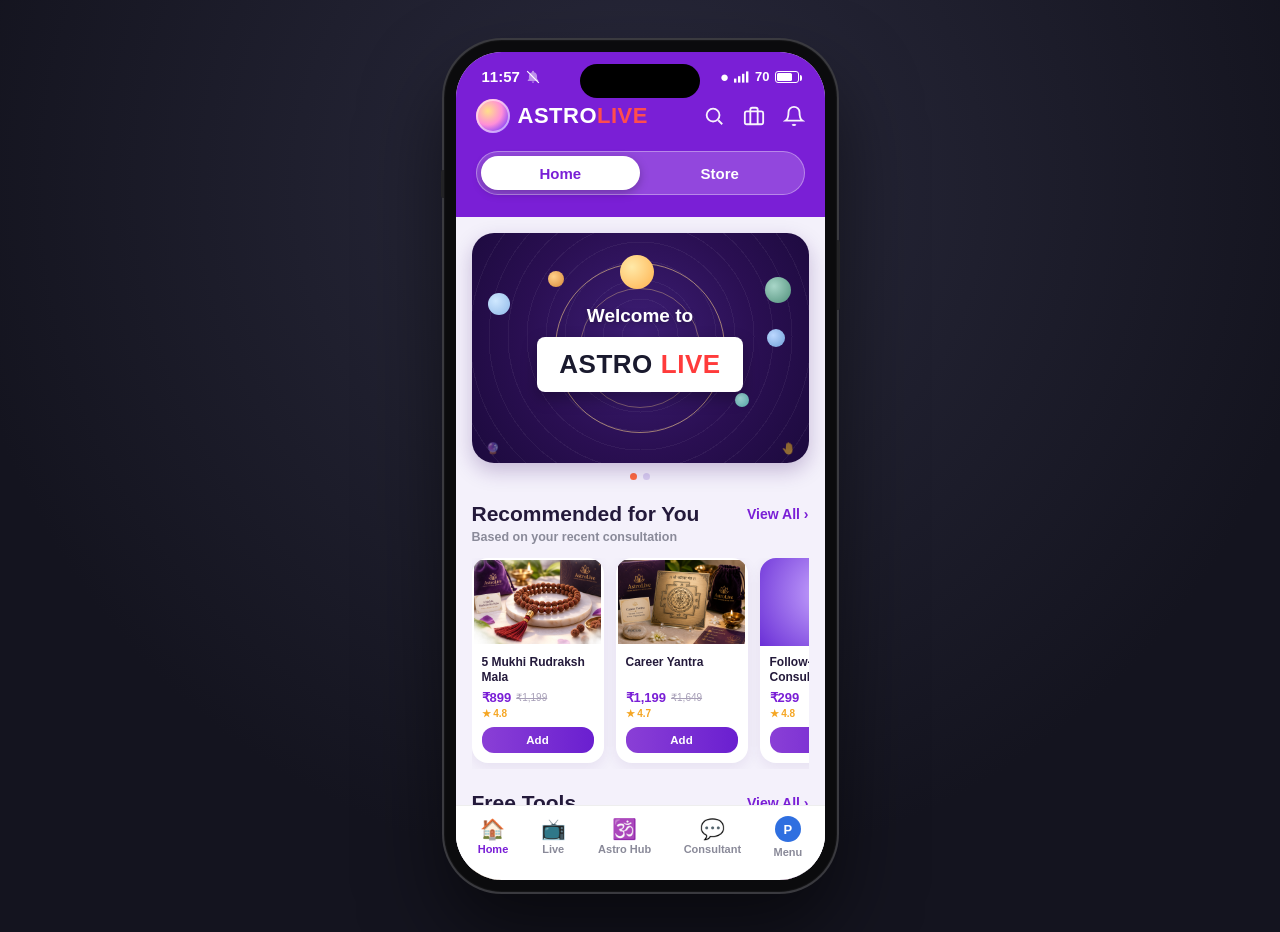
==== index.html @ d7527d43 "Restructure for Vercel: astrolive-home.html -> index.html, astrolive-assets -> asset Also fixes the " ====
<!DOCTYPE html>
<html lang="en">
<head>
<meta charset="UTF-8">
<title>AstroLive - Personalized Commerce Prototype</title>
<meta name="viewport" content="width=device-width, initial-scale=1.0">
<style>
  :root{
    --purple-dark:#4a1a8c;
    --purple:#7a1fd6;
    --purple-light:#9b3ff0;
    --purple-deep:#2e1152;
    --bg:#f4f1fb;
    --text:#241a3b;
    --text-soft:#5a4a7a;
    --text-mute:#8a8a99;
    --green:#2fae4e;
  }
  *{box-sizing:border-box;margin:0;padding:0;}
  body{
    min-height:100vh;
    display:flex;
    align-items:center;
    justify-content:center;
    background:radial-gradient(circle at 50% 20%, #2a2a3d 0%, #14141f 70%);
    font-family:'Segoe UI', Roboto, Helvetica, Arial, sans-serif;
    padding:40px 20px;
  }

  /* ---------- iPhone mockup frame ---------- */
  .iphone{
    position:relative;
    width:393px;
    height:852px;
    background:#0b0b0d;
    border-radius:58px;
    padding:12px;
    box-shadow:
      0 0 0 2px #3a3a3f,
      0 40px 80px rgba(0,0,0,0.55),
      inset 0 0 2px rgba(255,255,255,0.15);
  }
  .iphone::before{
    content:"";
    position:absolute;
    left:-3px; top:130px;
    width:3px; height:28px;
    background:#232326;
    border-radius:2px 0 0 2px;
  }
  .iphone::after{
    content:"";
    position:absolute;
    right:-3px; top:200px;
    width:3px; height:70px;
    background:#232326;
    border-radius:0 2px 2px 0;
  }
  .screen{
    position:relative;
    width:100%;
    height:100%;
    background:var(--bg);
    border-radius:46px;
    overflow:hidden;
    display:flex;
    flex-direction:column;
  }
  .dynamic-island{
    position:absolute;
    top:12px;
    left:50%;
    transform:translateX(-50%);
    width:120px;
    height:34px;
    background:#000;
    border-radius:20px;
    z-index:60;
  }

  /* ---------- status bar ---------- */
  .status-bar{
    display:flex;
    align-items:center;
    justify-content:space-between;
    padding:16px 26px 8px;
    background:var(--purple);
    color:#fff;
    font-size:15px;
    font-weight:600;
  }
  .status-left{display:flex;align-items:center;gap:6px;}
  .status-right{display:flex;align-items:center;gap:5px;}
  .battery{
    width:24px;height:12px;border:1.5px solid #fff;border-radius:3px;position:relative;display:inline-block;
  }
  .battery::after{content:"";position:absolute;right:-4px;top:3px;width:2px;height:6px;background:#fff;border-radius:0 2px 2px 0;}
  .battery-fill{position:absolute;top:1px;left:1px;bottom:1px;width:70%;background:#fff;border-radius:1.5px;}

  /* ---------- app header ---------- */
  .app-header{
    background:var(--purple);
    padding:6px 20px 22px;
    display:flex;
    flex-direction:column;
  }
  .header-row{
    display:flex;
    align-items:center;
    justify-content:space-between;
  }
  .logo{
    display:flex;
    align-items:center;
    gap:8px;
    color:#fff;
    font-size:22px;
    font-weight:800;
    letter-spacing:0.5px;
  }
  .logo .live{color:#ff4d4d;}
  .logo-icon{
    width:34px;height:34px;border-radius:50%;
    background:radial-gradient(circle at 35% 35%, #ffe08a, #ff8fd8 45%, #7a3cff 80%);
    display:flex;align-items:center;justify-content:center;
    box-shadow:0 0 0 2px rgba(255,255,255,0.5) inset;
  }
  .header-icons{display:flex;gap:18px;align-items:center;}
  .icon-btn{
    width:22px;height:22px;color:#fff;opacity:0.95;
    cursor:pointer;
  }
  .icon-wrap{position:relative;display:flex;}
  .cart-badge{
    position:absolute;
    top:-7px;right:-8px;
    background:#ff3b3b;
    color:#fff;
    font-size:10px;
    font-weight:800;
    min-width:16px;
    height:16px;
    border-radius:9px;
    display:none;
    align-items:center;
    justify-content:center;
    padding:0 4px;
    border:1.5px solid var(--purple);
  }
  .cart-badge.show{display:flex;}

  /* ---------- home / store toggle slider ---------- */
  .toggle-slider{
    position:relative;
    margin:18px 0 0;
    height:44px;
    border-radius:24px;
    background:rgba(255,255,255,0.18);
    border:1.5px solid rgba(255,255,255,0.35);
    display:flex;
    padding:4px;
    cursor:pointer;
    user-select:none;
  }
  .toggle-knob{
    position:absolute;
    top:4px;left:4px;
    width:calc(50% - 4px);
    height:calc(100% - 8px);
    background:#fff;
    border-radius:20px;
    box-shadow:0 3px 10px rgba(0,0,0,0.25);
    transition:transform 0.35s cubic-bezier(.4,0,.2,1);
    z-index:1;
  }
  .toggle-slider.store .toggle-knob{ transform:translateX(100%); }
  .toggle-option{
    position:relative;
    z-index:2;
    flex:1;
    display:flex;
    align-items:center;
    justify-content:center;
    gap:6px;
    font-weight:700;
    font-size:15px;
    color:#fff;
    transition:color 0.35s ease;
  }
  .toggle-slider.home .toggle-option.home,
  .toggle-slider.store .toggle-option.store{ color:var(--purple); }

  .app-body{
    flex:1;
    overflow-y:auto;
    background:var(--bg);
    padding-bottom:90px;
    scrollbar-width:none;
    position:relative;
  }
  .app-body::-webkit-scrollbar{display:none;}
  .app-body.compact-open{padding-bottom:0;}

  /* ---------- banner ---------- */
  .banner-wrap{padding:16px 16px 0;}
  .banner{
    position:relative;
    height:230px;
    border-radius:22px;
    overflow:hidden;
    background:radial-gradient(circle at 50% 45%, #3d1e75 0%, #2a0f52 55%, #1c0a3d 100%);
    display:flex;
    align-items:center;
    justify-content:center;
    box-shadow:0 8px 20px rgba(60,20,110,0.25);
  }
  .banner-rings{
    position:absolute;
    inset:0;
    background:repeating-radial-gradient(circle at 50% 45%, transparent 0 18px, rgba(255,255,255,0.05) 18px 19px);
  }
  .zodiac-ring{
    position:absolute;
    top:50%;left:50%;
    width:170px;height:170px;
    transform:translate(-50%,-50%);
    border:1.5px solid rgba(255,215,140,0.55);
    border-radius:50%;
  }
  .zodiac-ring.small{width:120px;height:120px;border-color:rgba(255,215,140,0.35);}
  .planet{ position:absolute; border-radius:50%; }
  .planet.sun{width:34px;height:34px;top:22px;left:44%;background:radial-gradient(circle at 35% 35%,#ffe9a8,#ffb14d);}
  .planet.p1{width:22px;height:22px;top:60px;left:16px;background:radial-gradient(circle at 35% 35%,#cfe8ff,#8fb8e8);}
  .planet.p2{width:16px;height:16px;top:38px;left:76px;background:radial-gradient(circle at 35% 35%,#ffd08a,#d98a3a);}
  .planet.p3{width:26px;height:26px;top:44px;right:18px;background:radial-gradient(circle at 35% 35%,#a8d6c8,#4f8f7a);}
  .planet.p4{width:18px;height:18px;top:96px;right:24px;background:radial-gradient(circle at 35% 35%,#bcd8ff,#6f9fd8);}
  .planet.p5{width:14px;height:14px;bottom:56px;right:60px;background:radial-gradient(circle at 35% 35%,#a8e0e0,#4fa0a0);}
  .banner-content{ position:relative; z-index:5; text-align:center; color:#fff; }
  .banner-content .welcome{ font-size:19px; font-weight:700; margin-bottom:10px; text-shadow:0 2px 6px rgba(0,0,0,0.3); }
  .banner-logo-card{
    background:#fff; border-radius:8px; padding:12px 22px;
    display:flex; align-items:center; gap:8px; justify-content:center;
    box-shadow:0 6px 16px rgba(0,0,0,0.3);
  }
  .banner-logo-card .logo{color:#1a1a2e;font-size:26px;}
  .banner-logo-card .logo .live{color:#ff3b3b;}
  .banner-deco{ position:absolute; bottom:8px; font-size:11px; color:rgba(255,255,255,0.5); }
  .banner-deco.left{left:14px;}
  .banner-deco.right{right:14px;}
  .dots{ display:flex; justify-content:center; gap:6px; margin-top:10px; }
  .dot{width:7px;height:7px;border-radius:50%;background:#d8cdf0;}
  .dot.active{background:#ff6a3d;}

  /* ---------- section header ---------- */
  .section{padding:22px 16px 0;}
  .section-header{ display:flex; justify-content:space-between; align-items:center; margin-bottom:14px; }
  .section-title{ font-size:21px; font-weight:700; color:var(--text); }
  .section-subtitle{ font-size:12.5px; color:var(--text-mute); font-weight:600; margin-top:-10px; margin-bottom:14px; }
  .view-all{ color:var(--purple); font-weight:600; font-size:14px; cursor:pointer; white-space:nowrap; }

  /* ---------- free tools grid ---------- */
  .tools-grid{ display:grid; grid-template-columns:1fr 1fr; gap:12px; }
  .tool-card{
    border-radius:16px;
    position:relative; overflow:hidden;
    cursor:pointer;
    box-shadow:0 4px 14px rgba(60,20,110,0.08);
  }
  .tool-card img{ display:block; width:100%; height:auto; }

  /* ---------- refer banner ---------- */
  .refer-banner{
    margin-top:20px; background:linear-gradient(135deg,#fff3c4,#ffe9a0);
    border-radius:18px; padding:18px 16px; position:relative; overflow:hidden;
    display:flex; align-items:center; justify-content:space-between; gap:10px;
  }
  .refer-banner::before{
    content:""; position:absolute; top:-40%;left:-10%; width:160%;height:180%;
    background:conic-gradient(from 0deg, rgba(255,255,255,0.5) 0 8deg, transparent 8deg 20deg);
    opacity:0.6; pointer-events:none;
  }
  .refer-content{position:relative;z-index:2;flex:0 0 auto;}
  .refer-get{color:#8a3fd6;font-weight:800;font-style:italic;font-size:15px;letter-spacing:1px;}
  .refer-free{color:#2fae4e;font-weight:900;font-size:34px;font-style:italic;line-height:1;text-shadow:1px 1px 0 #1e7a35;}
  .refer-chat{color:#2fae4e;font-weight:900;font-size:30px;font-style:italic;line-height:1.1;text-shadow:1px 1px 0 #1e7a35;}
  .refer-line2{font-size:15px;font-weight:700;color:var(--text);margin-top:8px;}
  .refer-astro{font-weight:900;font-style:italic;font-size:22px;}
  .refer-astro .live{color:#ff3b3b;}
  .refer-astro .astro{background:linear-gradient(90deg,#8a3fd6,#3a5fd6);-webkit-background-clip:text;background-clip:text;color:transparent;}
  .refer-right{position:relative;z-index:2;flex:0 0 auto;text-align:right;}
  .refer-btn{
    margin-top:10px; background:linear-gradient(90deg,#8a3fd6,#6a1fd0); color:#fff; border:none;
    padding:9px 20px; border-radius:20px; font-weight:700; font-size:13px; white-space:nowrap;
  }

  /* ---------- astrologers row ---------- */
  .astro-row{ display:flex; gap:14px; overflow-x:auto; padding-bottom:6px; scrollbar-width:none; }
  .astro-row::-webkit-scrollbar{display:none;}
  .astro-card{ flex:0 0 auto; width:150px; text-align:center; }
  .astro-photo{
    width:150px; height:150px; border-radius:16px;
    background:linear-gradient(135deg,#d8cdf0,#b8a8e0); position:relative; overflow:hidden;
  }
  .astro-btn{
    position:absolute; left:8px; right:8px; bottom:10px; padding:10px 0; border-radius:20px;
    display:flex; align-items:center; justify-content:center; gap:6px; font-weight:700; font-size:14px; color:#fff;
  }
  .astro-btn.chat{background:linear-gradient(90deg,#ffcf3f,#ff9a1f);}
  .astro-btn.call{background:linear-gradient(90deg,#9a4fe0,#6a1fd0);}
  .astro-avatar{
    position:absolute; top:0;left:0;right:0;bottom:0;
    background:radial-gradient(circle at 50% 35%, #eecfa8 0 30%, transparent 31%), linear-gradient(180deg,#c9bce8,#a898d8);
  }

  /* ---------- recommended for you (home) ---------- */
  .reco-row{ display:flex; gap:12px; overflow-x:auto; padding-bottom:6px; scrollbar-width:none; }
  .reco-row::-webkit-scrollbar{display:none;}
  .reco-card{
    flex:0 0 auto; width:132px; background:#fff; border-radius:16px; overflow:hidden;
    box-shadow:0 4px 14px rgba(60,20,110,0.08); display:flex; flex-direction:column; cursor:pointer;
  }
  .reco-img{ height:88px; display:flex; align-items:center; justify-content:center; font-size:32px; position:relative; }
  .reco-info{ padding:9px 10px 10px; display:flex; flex-direction:column; flex:1; }
  .reco-name{ font-size:12px; font-weight:700; color:var(--text); line-height:1.25; min-height:30px; display:-webkit-box; -webkit-line-clamp:2; -webkit-box-orient:vertical; overflow:hidden; }
  .reco-price-row{ display:flex; align-items:center; gap:5px; margin-top:5px; flex-wrap:wrap; }
  .reco-price{ font-size:13px; font-weight:800; color:var(--purple); }
  .reco-old-price{ font-size:10px; color:#a8a0b8; text-decoration:line-through; }
  .reco-rating{ font-size:10px; color:#f5a623; margin-top:3px; font-weight:700; }
  .reco-btn{
    margin-top:8px; width:100%; background:linear-gradient(90deg,#8a3fd6,#6a1fd0); color:#fff; border:none;
    padding:7px 0; border-radius:12px; font-weight:700; font-size:11.5px;
  }

  /* ---------- bottom nav ---------- */
  .bottom-nav{
    position:absolute; left:0;right:0;bottom:0; background:#fff; border-top:1px solid #eee;
    display:flex; justify-content:space-around; align-items:center; padding:10px 6px 22px; z-index:40;
  }
  .nav-item{ display:flex; flex-direction:column; align-items:center; gap:4px; color:var(--text-mute); font-size:11px; font-weight:600; cursor:pointer; }
  .nav-item.active{color:var(--purple);}
  .nav-icon{font-size:20px;line-height:1;}
  .nav-icon.menu{
    width:26px;height:26px;border-radius:50%; background:#2f6fe0; color:#fff;
    display:flex;align-items:center;justify-content:center; font-size:13px; font-weight:800;
  }

  /* ---------- store view ---------- */
  .store-view{padding:20px 16px 0;}
  .store-view .section-header{margin-bottom:12px;}

  .store-tabs{
    display:flex; gap:6px; background:#fff; border-radius:14px; padding:5px;
    box-shadow:0 2px 10px rgba(60,20,110,0.06); margin-bottom:18px;
  }
  .store-tab{
    flex:1; text-align:center; padding:9px 0; border-radius:10px; font-size:12.5px; font-weight:700;
    color:var(--text-soft); cursor:pointer; transition:all .2s ease;
  }
  .store-tab.active{ background:var(--purple); color:#fff; }

  .intention-row{ display:flex; gap:10px; overflow-x:auto; padding-bottom:4px; margin-bottom:18px; scrollbar-width:none; }
  .intention-row::-webkit-scrollbar{display:none;}
  .intention-chip{
    flex:0 0 auto; width:84px; background:#fff; border-radius:14px; padding:12px 8px; text-align:center;
    box-shadow:0 3px 10px rgba(60,20,110,0.06); border:1.5px solid transparent; cursor:pointer;
  }
  .intention-chip.active{ border-color:var(--purple); background:#f6efff; }
  .intention-chip .emo{font-size:22px;}
  .intention-chip .lbl{font-size:10.5px;font-weight:700;color:var(--text);margin-top:6px;line-height:1.2;}

  .intention-banner{
    display:block; width:100%; height:auto; border-radius:16px; margin-bottom:16px;
    box-shadow:0 4px 14px rgba(60,20,110,0.08); object-fit:cover;
  }

  .store-grid{ display:grid; grid-template-columns:1fr 1fr; gap:14px; }
  .store-empty{
    grid-column:1 / -1; text-align:center; padding:30px 10px; color:var(--text-mute);
    font-size:13px; background:#fff; border-radius:16px;
  }

  .product-card{
    background:#fff; border-radius:16px; overflow:hidden; box-shadow:0 4px 14px rgba(60,20,110,0.08);
    display:flex; flex-direction:column; height:100%; cursor:pointer;
  }
  .product-img{ height:110px; display:flex; align-items:center; justify-content:center; font-size:40px; position:relative; overflow:hidden; }
  .product-img::before{
    content:""; position:absolute; inset:0;
    background:radial-gradient(circle at 35% 30%, rgba(255,255,255,0.35), transparent 55%);
  }
  /* Product thumbnail images — sized relative to their container so a future
     swap of the placeholder .svg for a real generated image needs no CSS changes. */
  .product-thumb-img{
    position:relative; z-index:1;
    width:96%; height:96%;
    object-fit:contain;
  }
  .product-img.rudraksh{background:radial-gradient(circle at 50% 40%,#6b4a2e,#3a2414);}
  .product-img.ring{background:radial-gradient(circle at 50% 40%,#ffe08a,#c99a2e);}
  .product-img.amethyst{background:radial-gradient(circle at 50% 40%,#e8c8ff,#9a5fd6);}
  .product-img.pendant{background:radial-gradient(circle at 50% 40%,#a8e0e0,#3f8a8a);}
  .product-img.yantra{background:radial-gradient(circle at 50% 40%,#ffd88a,#b8721f);}
  .product-img.mala{background:radial-gradient(circle at 50% 40%,#f0c8c8,#a83f5f);}
  .product-img.tigereye{background:radial-gradient(circle at 50% 40%,#e0b96a,#6b4a1e);}
  .product-img.citrine{background:radial-gradient(circle at 50% 40%,#ffe9a0,#c98a1f);}
  .product-badge{
    position:absolute; top:8px;left:8px; background:#ff3b3b; color:#fff; font-size:10px; font-weight:700;
    padding:3px 8px; border-radius:10px; z-index:2;
  }
  .bestseller-badge{
    position:absolute; top:8px;right:8px; background:#241a3b; color:#fff; font-size:9px; font-weight:700;
    padding:3px 7px; border-radius:8px; z-index:2; letter-spacing:0.3px;
  }
  .product-info{ padding:10px 12px 12px; display:flex; flex-direction:column; flex:1; }
  .product-name{
    font-size:13.5px; font-weight:700; color:var(--text); line-height:1.25; min-height:34px;
    display:-webkit-box; -webkit-line-clamp:2; -webkit-box-orient:vertical; overflow:hidden;
  }
  .product-meta{ display:flex; align-items:center; gap:6px; margin-top:6px; min-height:19px; flex-wrap:wrap; }
  .product-price{font-size:14px;font-weight:800;color:var(--purple);}
  .product-old-price{font-size:11.5px;color:#a8a0b8;text-decoration:line-through;}
  .product-rating{font-size:11px;color:#f5a623;margin-top:4px;font-weight:700;}
  .add-cart-btn{
    margin-top:auto; width:100%; background:linear-gradient(90deg,#8a3fd6,#6a1fd0); color:#fff; border:none;
    padding:8px 0; border-radius:14px; font-weight:700; font-size:12.5px; display:flex; align-items:center;
    justify-content:center; gap:5px;
  }

  /* ---------- USP row ---------- */
  .usp-section{ margin-top:22px; background:#fff; border-radius:18px; padding:18px 14px; box-shadow:0 4px 14px rgba(60,20,110,0.06); }
  .usp-title{ font-size:15px; font-weight:700; color:var(--text); text-align:center; margin-bottom:14px; }
  .usp-grid{ display:grid; grid-template-columns:1fr 1fr 1fr; gap:8px; }
  .usp-item{ text-align:center; }
  .usp-icon{ font-size:24px; }
  .usp-name{ font-size:11px; font-weight:700; color:var(--text); margin-top:6px; }
  .usp-desc{ font-size:9.5px; color:var(--text-mute); margin-top:2px; line-height:1.3; }

  /* ---------- compact top bar (used across secondary screens) ---------- */
  .pdp-header{
    position:sticky; top:0; z-index:20; background:#fff; display:flex; align-items:center;
    justify-content:space-between; padding:14px 14px; border-bottom:1px solid #eee;
  }
  .pdp-back{
    width:34px;height:34px; border-radius:50%; border:none; background:var(--bg); color:var(--text);
    font-size:18px; display:flex;align-items:center;justify-content:center; cursor:pointer;
  }
  .pdp-header-title{ font-size:15px; font-weight:700; color:var(--text); }
  .pdp-header-icons{display:flex;gap:14px;font-size:18px;color:#3a2a5a;align-items:center;}

  /* ---------- product detail page ---------- */
  .pdp-gallery{ height:260px; position:relative; display:flex; align-items:center; justify-content:center; font-size:90px; overflow:hidden; }
  .pdp-gallery::before{
    content:""; position:absolute; inset:0;
    background:radial-gradient(circle at 35% 30%, rgba(255,255,255,0.35), transparent 55%);
  }
  .pdp-badge-lg{ position:absolute; top:14px;left:14px; background:#ff3b3b; color:#fff; font-size:12px; font-weight:700; padding:5px 12px; border-radius:12px; z-index:2; }
  .pdp-dots{ display:flex; justify-content:center; gap:6px; padding:10px 0; }
  .pdp-dots .dot.active{ background:var(--purple); width:16px; border-radius:4px; }

  .pdp-body{padding:4px 16px 24px;}
  .pdp-category{font-size:12px;color:var(--text-mute);font-weight:600;text-transform:uppercase;letter-spacing:0.5px;}
  .pdp-title{font-size:19px;font-weight:800;color:var(--text);margin-top:4px;line-height:1.3;}
  .pdp-rating-row{display:flex;align-items:center;gap:10px;margin-top:10px;}
  .pdp-rating-badge{ background:var(--green); color:#fff; font-size:12.5px; font-weight:700; padding:3px 8px; border-radius:6px; display:flex; align-items:center; gap:3px; }
  .pdp-rating-count{font-size:12.5px;color:var(--text-mute);font-weight:600;}
  .pdp-price-row{display:flex;align-items:baseline;gap:10px;margin-top:12px;flex-wrap:wrap;}
  .pdp-price{font-size:26px;font-weight:800;color:var(--text);}
  .pdp-old-price{font-size:15px;color:#a8a0b8;text-decoration:line-through;}
  .pdp-discount{font-size:14px;color:var(--green);font-weight:700;}
  .pdp-tax-note{font-size:11.5px;color:var(--text-mute);margin-top:4px;}

  .pdp-reason{
    margin-top:14px; background:#f6efff; border:1px solid #e5d4fb; border-radius:14px; padding:12px 14px;
    display:flex; gap:10px; align-items:flex-start;
  }
  .pdp-reason .icon{font-size:18px;flex:0 0 auto;}
  .pdp-reason .txt{font-size:12px;color:#5a2fae;line-height:1.5;}
  .pdp-reason .txt b{color:var(--purple-deep);}

  .pdp-divider{height:8px;background:var(--bg);margin:16px -16px;}
  .pdp-section-title{font-size:14.5px;font-weight:700;color:var(--text);margin-bottom:10px;}

  .pdp-offers{display:flex;flex-direction:column;gap:10px;}
  .pdp-offer{display:flex;gap:10px;font-size:12.5px;color:#3a2a5a;line-height:1.4;}
  .pdp-offer .tag{font-size:15px;flex:0 0 auto;}

  .pdp-delivery{display:flex;gap:8px;}
  .pdp-pincode-input{ flex:1; border:1.5px solid #e0d8f0; border-radius:10px; padding:9px 12px; font-size:13px; color:var(--text); }
  .pdp-check-btn{ background:var(--purple); color:#fff; border:none; padding:0 18px; border-radius:10px; font-weight:700; font-size:13px; }
  .pdp-delivery-note{font-size:12px;color:var(--text-soft);margin-top:8px;}

  .pdp-highlights{list-style:none;display:flex;flex-direction:column;gap:8px;}
  .pdp-highlights li{ font-size:12.5px; color:#3a2a5a; padding-left:18px; position:relative; line-height:1.4; }
  .pdp-highlights li::before{ content:"✓"; position:absolute; left:0; color:var(--green); font-weight:800; }

  .pdp-trust-row{ display:flex; gap:14px; flex-wrap:wrap; margin-top:4px; }
  .pdp-trust-item{ font-size:11px; color:var(--text-soft); font-weight:600; display:flex; align-items:center; gap:5px; }
  .pdp-trust-item .chk{color:var(--green);font-weight:800;}

  .pdp-description{font-size:12.5px;color:var(--text-soft);line-height:1.6;}

  .pdp-review-summary{display:flex;gap:20px;align-items:center;}
  .pdp-review-score{text-align:center;flex:0 0 auto;}
  .pdp-review-score .num{font-size:32px;font-weight:800;color:var(--text);line-height:1;}
  .pdp-review-score .stars{color:#f5a623;font-size:13px;margin-top:4px;}
  .pdp-review-score .count{font-size:11px;color:var(--text-mute);margin-top:2px;}
  .pdp-review-bars{flex:1;display:flex;flex-direction:column;gap:5px;}
  .pdp-bar-row{display:flex;align-items:center;gap:8px;font-size:11px;color:var(--text-soft);}
  .pdp-bar-row span{width:20px;flex:0 0 auto;}
  .pdp-bar{flex:1;height:6px;background-color:#efe9f7;border-radius:4px;overflow:hidden;}
  .pdp-bar div{height:100%;background:#f5a623;border-radius:4px;}

  .pdp-action-bar{
    position:sticky; bottom:0; z-index:20; background:#fff; border-top:1px solid #eee;
    display:flex; gap:10px; padding:12px 16px;
  }
  .pdp-cart-btn{ flex:1; background:#fff; color:var(--purple); border:1.5px solid var(--purple); padding:12px 0; border-radius:12px; font-weight:700; font-size:14px; }
  .pdp-buy-btn{ flex:1; background:linear-gradient(90deg,#8a3fd6,#6a1fd0); color:#fff; border:none; padding:12px 0; border-radius:12px; font-weight:700; font-size:14px; }

  /* ---------- cart ---------- */
  .cart-body{padding:16px;}
  .cart-item{
    display:flex; align-items:center; gap:12px; background:#fff; border-radius:16px; padding:12px;
    box-shadow:0 3px 10px rgba(60,20,110,0.06); margin-bottom:12px;
  }
  .cart-thumb{ width:60px;height:60px; border-radius:12px; flex:0 0 auto; display:flex; align-items:center; justify-content:center; font-size:26px; position:relative; overflow:hidden; }
  .cart-thumb::before{ content:""; position:absolute; inset:0; background:radial-gradient(circle at 35% 30%, rgba(255,255,255,0.35), transparent 55%); }
  .cart-item-info{ flex:1; min-width:0; }
  .cart-item-name{ font-size:13px; font-weight:700; color:var(--text); line-height:1.3; }
  .cart-item-price{ font-size:13.5px; font-weight:800; color:var(--purple); margin-top:4px; }
  .cart-item-right{ display:flex; flex-direction:column; align-items:flex-end; gap:8px; }
  .cart-remove{ background:none; border:none; color:var(--text-mute); font-size:16px; cursor:pointer; line-height:1; }
  .qty-stepper{ display:flex; align-items:center; gap:8px; background:var(--bg); border-radius:10px; padding:4px 8px; }
  .qty-stepper button{ background:none; border:none; color:var(--purple); font-size:15px; font-weight:800; width:18px; cursor:pointer; }
  .qty-stepper .qty-num{ font-size:12.5px; font-weight:700; color:var(--text); min-width:14px; text-align:center; }

  .cart-empty{ text-align:center; padding:60px 20px; color:var(--text-mute); }
  .cart-empty .big{font-size:44px;margin-bottom:12px;}
  .cart-empty .cta{
    margin-top:16px; display:inline-block; background:linear-gradient(90deg,#8a3fd6,#6a1fd0); color:#fff;
    border:none; padding:11px 26px; border-radius:20px; font-weight:700; font-size:13.5px; cursor:pointer;
  }

  .cart-reco-row{ display:flex; gap:10px; }
  .cart-reco-card{ flex:1; background:#fff; border-radius:14px; padding:10px; box-shadow:0 3px 10px rgba(60,20,110,0.06); text-align:center; }
  .cart-reco-img{ height:56px; display:flex; align-items:center; justify-content:center; font-size:24px; border-radius:10px; margin-bottom:8px; position:relative; overflow:hidden; }
  .cart-reco-name{ font-size:11.5px; font-weight:700; color:var(--text); line-height:1.3; min-height:28px; }
  .cart-reco-price{ font-size:12.5px; font-weight:800; color:var(--purple); margin-top:4px; }
  .cart-reco-add{ margin-top:8px; width:100%; background:#f6efff; color:var(--purple); border:1.5px solid var(--purple); padding:6px 0; border-radius:10px; font-weight:700; font-size:11.5px; }

  .cart-summary{ background:#fff; border-radius:16px; padding:16px; box-shadow:0 3px 10px rgba(60,20,110,0.06); margin-top:18px; }
  .summary-row{ display:flex; justify-content:space-between; font-size:13px; color:var(--text-soft); margin-bottom:9px; }
  .summary-row.total{ font-size:16px; font-weight:800; color:var(--text); border-top:1px dashed #e0d8f0; padding-top:10px; margin-top:4px; margin-bottom:0; }
  .summary-row .free{ color:var(--green); font-weight:700; }
  .summary-row .discount{ color:var(--green); font-weight:700; }
  .checkout-btn{
    margin-top:16px; width:100%; background:linear-gradient(90deg,#8a3fd6,#6a1fd0); color:#fff; border:none;
    padding:14px 0; border-radius:14px; font-weight:700; font-size:14.5px;
  }

  /* ---------- checkout ---------- */
  .checkout-section{ margin:16px; background:#fff; border-radius:16px; padding:16px; box-shadow:0 3px 10px rgba(60,20,110,0.06); }
  .checkout-section + .checkout-section{ margin-top:0; }
  .checkout-heading{ display:flex; justify-content:space-between; align-items:center; margin-bottom:10px; }
  .checkout-heading .lbl{ font-size:13.5px; font-weight:700; color:var(--text); }
  .change-link{ color:var(--purple); font-size:12.5px; font-weight:700; cursor:pointer; }
  .addr-name{ font-size:13px; font-weight:700; color:var(--text); }
  .addr-text{ font-size:12.5px; color:var(--text-soft); line-height:1.6; margin-top:4px; }

  .payment-option{
    display:flex; align-items:center; gap:12px; padding:12px; border-radius:12px; border:1.5px solid #eee0;
    background:var(--bg); margin-bottom:10px; cursor:pointer;
  }
  .payment-option:last-child{margin-bottom:0;}
  .payment-option.selected{ border-color:var(--purple); background:#f6efff; }
  .radio-dot{ width:18px;height:18px;border-radius:50%; border:2px solid #cbb8ea; flex:0 0 auto; position:relative; }
  .payment-option.selected .radio-dot{ border-color:var(--purple); }
  .payment-option.selected .radio-dot::after{
    content:""; position:absolute; inset:3px; border-radius:50%; background:var(--purple);
  }
  .payment-icon{font-size:18px;}
  .payment-label{ font-size:13px; font-weight:700; color:var(--text); }
  .payment-sub{ font-size:10.5px; color:var(--text-mute); margin-top:1px; }

  .place-order-btn{
    margin:16px; width:calc(100% - 32px); background:linear-gradient(90deg,#8a3fd6,#6a1fd0); color:#fff; border:none;
    padding:15px 0; border-radius:14px; font-weight:700; font-size:15px;
  }

  /* ---------- confirmation ---------- */
  .confirm-wrap{ padding:40px 24px; text-align:center; }
  .confirm-check{
    width:84px;height:84px;border-radius:50%; background:linear-gradient(135deg,#3fcf6e,#1f9e4a); margin:0 auto 20px;
    display:flex; align-items:center; justify-content:center; font-size:42px; color:#fff;
    box-shadow:0 10px 24px rgba(47,174,78,0.35);
  }
  .confirm-title{ font-size:20px; font-weight:800; color:var(--text); }
  .confirm-sub{ font-size:13px; color:var(--text-soft); margin-top:6px; }
  .confirm-card{
    margin-top:24px; background:#fff; border-radius:16px; padding:18px; text-align:left;
    box-shadow:0 4px 14px rgba(60,20,110,0.08);
  }
  .confirm-row{ display:flex; justify-content:space-between; font-size:12.5px; color:var(--text-soft); margin-bottom:10px; }
  .confirm-row:last-child{margin-bottom:0;}
  .confirm-row .v{ font-weight:700; color:var(--text); }
  .confirm-delivery{
    margin-top:14px; background:#f6efff; border-radius:14px; padding:14px; text-align:left;
  }
  .confirm-delivery .lbl{ font-size:11.5px; color:var(--purple); font-weight:700; text-transform:uppercase; letter-spacing:0.4px; }
  .confirm-delivery .date{ font-size:16px; font-weight:800; color:var(--text); margin-top:4px; }
  .confirm-delivery .note{ font-size:11.5px; color:var(--text-soft); margin-top:6px; }
  .confirm-btn-row{ display:flex; gap:10px; margin-top:20px; }
  .confirm-track-btn{ flex:1; background:#fff; color:var(--purple); border:1.5px solid var(--purple); padding:12px 0; border-radius:12px; font-weight:700; font-size:13px; }
  .confirm-next{
    margin-top:24px; background:#fff; border-radius:16px; padding:16px; text-align:left; box-shadow:0 4px 14px rgba(60,20,110,0.06);
  }
  .confirm-next .t{ font-size:13.5px; font-weight:700; color:var(--text); }
  .confirm-next .d{ font-size:12px; color:var(--text-soft); margin-top:6px; line-height:1.5; }
  .confirm-journey-btn{
    margin-top:12px; width:100%; background:linear-gradient(90deg,#8a3fd6,#6a1fd0); color:#fff; border:none;
    padding:12px 0; border-radius:12px; font-weight:700; font-size:13.5px;
  }

  /* ---------- astro journey ---------- */
  .journey-hero{
    margin:16px; background:linear-gradient(135deg,#3d1e75,#2a0f52); border-radius:18px; padding:18px; color:#fff;
  }
  .journey-hero .prod{ font-size:15px; font-weight:800; }
  .journey-hero .meta{ font-size:11.5px; color:#d8cdf0; margin-top:8px; display:flex; justify-content:space-between; }
  .journey-status{
    display:inline-block; margin-top:10px; background:rgba(47,174,78,0.25); color:#7bf0a0; font-size:11px;
    font-weight:700; padding:4px 10px; border-radius:10px;
  }
  .timeline{ padding:6px 16px 16px; }
  .timeline-item{ display:flex; gap:14px; position:relative; padding-bottom:26px; }
  .timeline-item:last-child{padding-bottom:0;}
  .timeline-item::before{
    content:""; position:absolute; left:11px; top:26px; bottom:0; width:2px; background:#e5d4fb;
  }
  .timeline-item:last-child::before{display:none;}
  .timeline-dot{
    width:24px;height:24px;border-radius:50%; background:#fff; border:2.5px solid var(--purple); flex:0 0 auto;
    display:flex;align-items:center;justify-content:center; font-size:10px; font-weight:800; color:var(--purple); z-index:1;
  }
  .timeline-item.done .timeline-dot{ background:var(--purple); color:#fff; }
  .timeline-body .day{ font-size:10.5px; font-weight:700; color:var(--purple); text-transform:uppercase; letter-spacing:0.4px; }
  .timeline-body .title{ font-size:13.5px; font-weight:700; color:var(--text); margin-top:2px; }
  .timeline-body .desc{ font-size:11.5px; color:var(--text-soft); margin-top:3px; line-height:1.4; }
  .journey-cta{
    margin:8px 16px 16px; width:calc(100% - 32px); background:linear-gradient(90deg,#8a3fd6,#6a1fd0); color:#fff;
    border:none; padding:14px 0; border-radius:14px; font-weight:700; font-size:14px;
  }

  /* ---------- retention / follow-up ---------- */
  .retention-body{padding:16px;}
  .feedback-card{ background:#fff; border-radius:16px; padding:18px; box-shadow:0 4px 14px rgba(60,20,110,0.08); }
  .feedback-q{ font-size:14px; font-weight:700; color:var(--text); line-height:1.4; }
  .feedback-sub{ font-size:11.5px; color:var(--text-mute); margin-top:6px; line-height:1.4; }
  .feedback-options{ display:flex; gap:10px; margin-top:16px; }
  .feedback-opt{
    flex:1; text-align:center; padding:14px 4px; border-radius:14px; background:var(--bg); border:1.5px solid transparent; cursor:pointer;
  }
  .feedback-opt.selected{ border-color:var(--purple); background:#f6efff; }
  .feedback-opt .emo{font-size:24px;}
  .feedback-opt .lbl{font-size:11px;font-weight:700;color:var(--text);margin-top:6px;}
  .feedback-thanks{ margin-top:12px; font-size:12px; color:var(--green); font-weight:700; display:none; }
  .feedback-thanks.show{display:block;}

  .reminders-title{ font-size:15.5px; font-weight:700; color:var(--text); margin:22px 0 12px; }
  .reminder-card{
    display:flex; align-items:center; gap:12px; background:#fff; border-radius:14px; padding:13px;
    box-shadow:0 3px 10px rgba(60,20,110,0.06); margin-bottom:10px;
  }
  .reminder-icon{ font-size:22px; flex:0 0 auto; }
  .reminder-info{flex:1;min-width:0;}
  .reminder-title{ font-size:12.5px; font-weight:700; color:var(--text); }
  .reminder-desc{ font-size:11px; color:var(--text-mute); margin-top:2px; }
  .reminder-btn{
    flex:0 0 auto; background:#f6efff; color:var(--purple); border:1.5px solid var(--purple); padding:7px 14px;
    border-radius:12px; font-weight:700; font-size:11.5px;
  }

  .retention-offer{
    margin-top:20px; background:linear-gradient(135deg,#2e1152,#4a1a8c 60%,#7a1fd6); border-radius:18px; padding:20px;
    color:#fff; text-align:center; position:relative; overflow:hidden;
  }
  .retention-offer::before{
    content:""; position:absolute; inset:0;
    background:radial-gradient(circle at 80% 0%, rgba(255,255,255,0.18), transparent 55%);
  }
  .retention-offer .big{ font-size:24px; font-weight:800; position:relative; z-index:1; }
  .retention-offer .sub{ font-size:12.5px; color:#d8cdf0; margin-top:4px; position:relative; z-index:1; }
  .retention-offer .shop-btn{
    margin-top:14px; background:#fff; color:var(--purple); border:none; padding:11px 26px; border-radius:20px;
    font-weight:700; font-size:13.5px; position:relative; z-index:1;
  }

  /* ---------- search ---------- */
  .search-body{padding:14px 16px;}
  .search-input-wrap{
    display:flex; align-items:center; gap:8px; background:#fff; border-radius:14px; padding:10px 14px;
    box-shadow:0 3px 10px rgba(60,20,110,0.06);
  }
  .search-input{ flex:1; border:none; outline:none; font-size:13.5px; color:var(--text); background:transparent; }
  .search-hint{ font-size:12px; color:var(--text-mute); margin-top:14px; text-align:center; }
  .search-results{ margin-top:14px; display:flex; flex-direction:column; gap:10px; }
  .search-result-row{
    display:flex; align-items:center; gap:12px; background:#fff; border-radius:14px; padding:10px;
    box-shadow:0 3px 10px rgba(60,20,110,0.06); cursor:pointer;
  }
  .search-thumb{ width:46px;height:46px;border-radius:10px; display:flex;align-items:center;justify-content:center; font-size:20px; position:relative; overflow:hidden; flex:0 0 auto; }
  .search-result-name{ font-size:12.5px; font-weight:700; color:var(--text); }
  .search-result-cat{ font-size:10.5px; color:var(--text-mute); margin-top:2px; }
  .search-result-price{ margin-left:auto; font-size:13px; font-weight:800; color:var(--purple); }

  /* ---------- toast ---------- */
  .toast{
    position:absolute; left:50%; bottom:106px; transform:translateX(-50%) translateY(20px);
    background:var(--text); color:#fff; padding:10px 18px; border-radius:20px; font-size:12.5px; font-weight:600;
    opacity:0; pointer-events:none; transition:all .3s ease; z-index:200; white-space:nowrap; max-width:85%;
    text-overflow:ellipsis; overflow:hidden;
  }
  .toast.show{ opacity:1; transform:translateX(-50%) translateY(0); }

  svg{display:block;}
</style>
</head>
<body>

<div class="iphone">
  <div class="screen">
    <div class="dynamic-island"></div>

    <!-- Status bar -->
    <div class="status-bar">
      <div class="status-left">
        <span>11:57</span>
        <svg width="14" height="14" viewBox="0 0 24 24" fill="currentColor"><path d="M12 22a2.2 2.2 0 0 0 2.2-2.2h-4.4A2.2 2.2 0 0 0 12 22Zm7-6.4V11c0-3.5-1.9-6.4-5.2-7.2V3a1.8 1.8 0 1 0-3.6 0v.8C6.9 4.6 5 7.4 5 11v4.6L3 17.6V19h18v-1.4l-2-2Z" opacity="0.5"/><line x1="2" y1="2" x2="22" y2="22" stroke="currentColor" stroke-width="2"/></svg>
      </div>
      <div class="status-right">
        <span>●</span>
        <svg width="16" height="12" viewBox="0 0 20 14" fill="#fff"><rect x="0" y="9" width="3" height="5"/><rect x="5" y="6" width="3" height="8"/><rect x="10" y="3" width="3" height="11"/><rect x="15" y="0" width="3" height="14"/></svg>
        <span style="font-size:13px;">70</span>
        <span class="battery"><span class="battery-fill"></span></span>
      </div>
    </div>

    <!-- App header -->
    <div class="app-header" id="appHeader">
      <div class="header-row">
        <div class="logo">
          <span class="logo-icon"></span>
          <span>ASTRO<span class="live">LIVE</span></span>
        </div>
        <div class="header-icons">
          <svg class="icon-btn" onclick="openSearch()" viewBox="0 0 24 24" fill="none" stroke="currentColor" stroke-width="2"><circle cx="11" cy="11" r="7"/><line x1="21" y1="21" x2="16.65" y2="16.65"/></svg>
          <span class="icon-wrap" onclick="navigateTo('cart')">
            <svg class="icon-btn" viewBox="0 0 24 24" fill="none" stroke="currentColor" stroke-width="2"><rect x="2" y="7" width="20" height="14" rx="2"/><path d="M16 21V5a2 2 0 0 0-2-2h-4a2 2 0 0 0-2 2v16"/></svg>
            <span class="cart-badge" id="cartBadge">0</span>
          </span>
          <svg class="icon-btn" onclick="showToast('No new notifications')" viewBox="0 0 24 24" fill="none" stroke="currentColor" stroke-width="2"><path d="M18 8a6 6 0 0 0-12 0c0 7-3 9-3 9h18s-3-2-3-9"/><path d="M13.73 21a2 2 0 0 1-3.46 0"/></svg>
        </div>
      </div>

      <!-- Home / Store toggle -->
      <div class="toggle-slider home" id="toggleSlider">
        <div class="toggle-knob"></div>
        <div class="toggle-option home" data-target="home">Home</div>
        <div class="toggle-option store" data-target="store">Store</div>
      </div>
    </div>

    <!-- Scrollable body -->
    <div class="app-body" id="appBody">

      <!-- ============ HOME ============ -->
      <div id="homeView">

        <div class="banner-wrap">
          <div class="banner">
            <div class="banner-rings"></div>
            <div class="zodiac-ring"></div>
            <div class="zodiac-ring small"></div>
            <div class="planet sun"></div>
            <div class="planet p1"></div>
            <div class="planet p2"></div>
            <div class="planet p3"></div>
            <div class="planet p4"></div>
            <div class="planet p5"></div>
            <div class="banner-content">
              <div class="welcome">Welcome to</div>
              <div class="banner-logo-card">
                <span class="logo">ASTRO<span class="live">LIVE</span></span>
              </div>
            </div>
            <span class="banner-deco left">🔮</span>
            <span class="banner-deco right">🤚</span>
          </div>
          <div class="dots">
            <span class="dot active"></span>
            <span class="dot"></span>
          </div>
        </div>

        <!-- Recommended for You -->
        <div class="section">
          <div class="section-header">
            <span class="section-title">Recommended for You</span>
            <span class="view-all" onclick="goToStoreTab('forYou')">View All ›</span>
          </div>
          <div class="section-subtitle">Based on your recent consultation</div>
          <div class="reco-row" id="recoRow"></div>
        </div>

        <!-- Free Tools -->
        <div class="section">
          <div class="section-header">
            <span class="section-title">Free Tools</span>
            <span class="view-all">View All ›</span>
          </div>
          <div class="tools-grid">
            <div class="tool-card">
              <img src="asset/banners/love-calculator-banner.png" alt="Love Calculator">
            </div>
            <div class="tool-card">
              <img src="asset/banners/daily-horoscope-banner.png" alt="Daily Horoscope">
            </div>
            <div class="tool-card">
              <img src="asset/banners/todays-panchanga-banner.png" alt="Today's Panchanga">
            </div>
            <div class="tool-card">
              <img src="asset/banners/kundli-match-banner.png" alt="Kundli's Match">
            </div>
          </div>

          <!-- Refer banner -->
          <div class="refer-banner">
            <div class="refer-content">
              <div class="refer-get">GET A</div>
              <div class="refer-free">FREE</div>
              <div class="refer-chat">CHAT</div>
            </div>
            <div class="refer-right">
              <div class="refer-line2">REFER<br>YOUR FRIENDS TO</div>
              <div class="refer-astro">ASTRO<span class="live">LIVE</span></div>
              <button class="refer-btn">Refer now</button>
            </div>
          </div>
        </div>

        <!-- Chat with astrologers -->
        <div class="section">
          <div class="section-header">
            <span class="section-title">Chat with our Astrologers</span>
            <span class="view-all">View All ›</span>
          </div>
          <div class="astro-row">
            <div class="astro-card">
              <div class="astro-photo">
                <div class="astro-avatar"></div>
                <div class="astro-btn chat">💬 Chat</div>
              </div>
            </div>
            <div class="astro-card">
              <div class="astro-photo">
                <div class="astro-avatar"></div>
                <div class="astro-btn call">📞 Call</div>
              </div>
            </div>
            <div class="astro-card">
              <div class="astro-photo">
                <div class="astro-avatar"></div>
                <div class="astro-btn chat">💬 Chat</div>
              </div>
            </div>
          </div>
        </div>

      </div><!-- /homeView -->

      <!-- ============ STORE ============ -->
      <div id="storeView" class="store-view" style="display:none;">
        <div class="section-header">
          <span class="section-title">Astro Store</span>
        </div>

        <div class="store-tabs" id="storeTabs">
          <div class="store-tab" data-tab="forYou">For You</div>
          <div class="store-tab" data-tab="categories">Categories</div>
          <div class="store-tab" data-tab="bestSellers">Best Sellers</div>
        </div>

        <div class="section-title" style="font-size:15.5px;margin-bottom:10px;">Shop by Intention</div>
        <div class="intention-row" id="intentionRow"></div>

        <div class="section-header">
          <span class="section-title" id="storeGridTitle" style="font-size:16px;">Career &amp; Success</span>
        </div>
        <div class="section-subtitle" id="storeGridSubtitle" style="display:none;"></div>
        <img class="intention-banner" id="intentionBanner" src="" alt="" style="display:none;">
        <div class="store-grid" id="storeGrid"></div>

        <div class="usp-section">
          <div class="usp-title">Why shop at AstroLive?</div>
          <div class="usp-grid">
            <div class="usp-item">
              <div class="usp-icon">✅</div>
              <div class="usp-name">Authentic Products</div>
              <div class="usp-desc">Quality checked</div>
            </div>
            <div class="usp-item">
              <div class="usp-icon">🔮</div>
              <div class="usp-name">Astrologer Recommended</div>
              <div class="usp-desc">Personalized for you</div>
            </div>
            <div class="usp-item">
              <div class="usp-icon">🙏</div>
              <div class="usp-name">Energized &amp; Blessed</div>
              <div class="usp-desc">Prepared for your journey</div>
            </div>
          </div>
        </div>
      </div><!-- /storeView -->

      <!-- ============ PRODUCT DETAIL ============ -->
      <div id="productView" style="display:none;">
        <div class="pdp-header">
          <button class="pdp-back" onclick="goBack()">‹</button>
          <div class="pdp-header-title">Product</div>
          <div class="pdp-header-icons">
            <span>♡</span>
            <span class="icon-wrap" onclick="navigateTo('cart')">🛒<span class="cart-badge" id="cartBadgePdp">0</span></span>
          </div>
        </div>
        <div class="pdp-gallery" id="pdpGallery">
          <img class="product-thumb-img" id="pdpImage" src="" alt="" onerror="this.onerror=null;this.src='asset/product/placeholder-fallback.svg';">
          <span class="pdp-badge-lg" id="pdpBadgeLg" style="display:none;"></span>
        </div>
        <div class="pdp-dots">
          <span class="dot active"></span>
          <span class="dot"></span>
          <span class="dot"></span>
        </div>
        <div class="pdp-body">
          <div class="pdp-category" id="pdpCategory"></div>
          <div class="pdp-title" id="pdpTitle"></div>
          <div class="pdp-rating-row">
            <span class="pdp-rating-badge"><span id="pdpRating"></span> ★</span>
            <span class="pdp-rating-count" id="pdpRatingCount"></span>
          </div>
          <div class="pdp-price-row">
            <span class="pdp-price" id="pdpPrice"></span>
            <span class="pdp-old-price" id="pdpOldPrice"></span>
            <span class="pdp-discount" id="pdpDiscount"></span>
          </div>
          <div class="pdp-tax-note">Inclusive of all taxes</div>

          <div class="pdp-reason" id="pdpReason" style="display:none;">
            <span class="icon">🔮</span>
            <span class="txt"><b>Why this is recommended:</b> <span id="pdpReasonText"></span></span>
          </div>

          <div class="pdp-divider"></div>
          <div class="pdp-section-title">Benefits</div>
          <ul class="pdp-highlights" id="pdpHighlights"></ul>

          <div class="pdp-divider"></div>
          <div class="pdp-section-title">Available Offers</div>
          <div class="pdp-offers" id="pdpOffers"></div>

          <div class="pdp-divider"></div>
          <div class="pdp-section-title">Delivery</div>
          <div class="pdp-delivery">
            <input type="text" class="pdp-pincode-input" id="pdpPincodeInput" placeholder="Enter pincode" maxlength="6" inputmode="numeric">
            <button class="pdp-check-btn" onclick="checkPincode()">Check</button>
          </div>
          <div class="pdp-delivery-note">Free delivery by <b id="pdpDeliveryDate">Fri, 15 Aug</b> &middot; 7 day easy returns</div>
          <div class="pdp-trust-row">
            <span class="pdp-trust-item"><span class="chk">✓</span> Authentic product</span>
            <span class="pdp-trust-item"><span class="chk">✓</span> Secure checkout</span>
            <span class="pdp-trust-item"><span class="chk">✓</span> Quality checked</span>
          </div>

          <div class="pdp-divider"></div>
          <div class="pdp-section-title">Product Description</div>
          <p class="pdp-description" id="pdpDescription"></p>

          <div class="pdp-divider"></div>
          <div class="pdp-section-title">Ratings &amp; Reviews</div>
          <div class="pdp-review-summary">
            <div class="pdp-review-score">
              <div class="num" id="pdpReviewNum"></div>
              <div class="stars">★★★★★</div>
              <div class="count" id="pdpReviewCount"></div>
            </div>
            <div class="pdp-review-bars" id="pdpReviewBars"></div>
          </div>
        </div>
        <div class="pdp-action-bar">
          <button class="pdp-cart-btn" onclick="addToCartFromPdp()">🛒 Add to Cart</button>
          <button class="pdp-buy-btn" onclick="buyNowFromPdp()">Buy Now</button>
        </div>
      </div><!-- /productView -->

      <!-- ============ CART ============ -->
      <div id="cartView" style="display:none;">
        <div class="pdp-header">
          <button class="pdp-back" onclick="goBack()">‹</button>
          <div class="pdp-header-title" id="cartHeaderTitle">My Cart</div>
          <div class="pdp-header-icons"></div>
        </div>
        <div class="cart-body" id="cartBody"></div>
      </div><!-- /cartView -->

      <!-- ============ CHECKOUT ============ -->
      <div id="checkoutView" style="display:none;">
        <div class="pdp-header">
          <button class="pdp-back" onclick="goBack()">‹</button>
          <div class="pdp-header-title">Checkout</div>
          <div class="pdp-header-icons"></div>
        </div>

        <div id="checkoutEmpty" class="cart-empty" style="display:none;">
          <div class="big">🛒</div>
          <div>Your cart is empty.</div>
          <button class="cta" onclick="goToStoreTab('forYou')">Browse Store</button>
        </div>

        <div id="checkoutContent">
          <div class="checkout-section" style="margin-top:16px;">
            <div class="checkout-heading">
              <span class="lbl">Delivery Address</span>
              <span class="change-link" onclick="showToast('Address editing coming soon')">Change</span>
            </div>
            <div class="addr-name">Aarav Sharma</div>
            <div class="addr-text">
              Block A, Hostel 3<br>
              New Delhi, India – 110001<br>
              +91 90000 00000
            </div>
          </div>

          <div class="checkout-section" style="margin-top:16px;">
            <div class="checkout-heading">
              <span class="lbl">Payment Method</span>
            </div>
            <div id="paymentOptions"></div>
          </div>

          <div class="checkout-section" style="margin-top:16px;">
            <div class="checkout-heading"><span class="lbl">Order Summary</span></div>
            <div id="checkoutSummary"></div>
          </div>

          <button class="place-order-btn" onclick="placeOrder()">Place Order</button>
        </div>
      </div><!-- /checkoutView -->

      <!-- ============ ORDER CONFIRMATION ============ -->
      <div id="confirmationView" style="display:none;">
        <div class="pdp-header">
          <div class="pdp-header-title" style="margin:0 auto;">Order Confirmed</div>
        </div>
        <div class="confirm-wrap">
          <div class="confirm-check">✓</div>
          <div class="confirm-title">Order Confirmed!</div>
          <div class="confirm-sub">Thank you for shopping with AstroLive.</div>

          <div class="confirm-card">
            <div class="confirm-row"><span>Order ID</span><span class="v" id="confOrderId"></span></div>
            <div class="confirm-row"><span>Order Date</span><span class="v" id="confOrderDate"></span></div>
            <div class="confirm-row"><span>Amount Paid</span><span class="v" id="confOrderTotal"></span></div>
          </div>

          <div class="confirm-delivery">
            <div class="lbl">Estimated Delivery</div>
            <div class="date" id="confDeliveryDate"></div>
            <div class="note">We'll notify you once your order is shipped.</div>
          </div>

          <div class="confirm-btn-row">
            <button class="confirm-track-btn" onclick="showToast('Your order is being processed')">Track Order</button>
          </div>

          <div class="confirm-next">
            <div class="t">What's Next?</div>
            <div class="d">We've also shared your product usage guide and ritual steps in your Astro Journey.</div>
            <button class="confirm-journey-btn" onclick="goToJourneyFromConfirmation()">View Astro Journey</button>
          </div>
        </div>
      </div><!-- /confirmationView -->

      <!-- ============ ASTRO JOURNEY ============ -->
      <div id="journeyView" style="display:none;">
        <div class="pdp-header">
          <button class="pdp-back" onclick="goBack()">‹</button>
          <div class="pdp-header-title">Your Astro Journey</div>
          <div class="pdp-header-icons"></div>
        </div>

        <div class="journey-hero">
          <div class="prod" id="journeyProductName">5 Mukhi Rudraksh Mala</div>
          <div class="meta">
            <span>Order ID: <span id="journeyOrderId">ALive123456</span></span>
          </div>
          <div class="journey-status">Delivered</div>
        </div>

        <div class="timeline">
          <div class="timeline-item done">
            <div class="timeline-dot">✓</div>
            <div class="timeline-body">
              <div class="day">Day 0</div>
              <div class="title">Order Placed</div>
              <div class="desc">We started preparing your order right away.</div>
            </div>
          </div>
          <div class="timeline-item done">
            <div class="timeline-dot">✓</div>
            <div class="timeline-body">
              <div class="day">Day 3</div>
              <div class="title">Delivered</div>
              <div class="desc">Your order has reached you safely.</div>
            </div>
          </div>
          <div class="timeline-item">
            <div class="timeline-dot">7</div>
            <div class="timeline-body">
              <div class="day">Day 7</div>
              <div class="title">Start your ritual</div>
              <div class="desc">We'll remind you to begin your practice.</div>
            </div>
          </div>
          <div class="timeline-item">
            <div class="timeline-dot">21</div>
            <div class="timeline-body">
              <div class="day">Day 21</div>
              <div class="title">Check-in</div>
              <div class="desc">How is your experience so far?</div>
            </div>
          </div>
          <div class="timeline-item">
            <div class="timeline-dot">30</div>
            <div class="timeline-body">
              <div class="day">Day 30</div>
              <div class="title">Consult your astrologer</div>
              <div class="desc">Book a follow-up consultation.</div>
            </div>
          </div>
        </div>

        <button class="journey-cta" onclick="navigateTo('retention')">Book Follow-up Consultation</button>
      </div><!-- /journeyView -->

      <!-- ============ RETENTION / FOLLOW-UP ============ -->
      <div id="retentionView" style="display:none;">
        <div class="pdp-header">
          <button class="pdp-back" onclick="goBack()">‹</button>
          <div class="pdp-header-title">Let's stay connected</div>
          <div class="pdp-header-icons"></div>
        </div>
        <div class="retention-body">
          <div class="feedback-card">
            <div class="feedback-q" id="feedbackProductQ">How is your experience with your recent AstroLive purchase?</div>
            <div class="feedback-sub">Your feedback helps us and other seekers on their journey.</div>
            <div class="feedback-options">
              <div class="feedback-opt" data-val="better" onclick="selectFeedback('better')">
                <div class="emo">🙂</div><div class="lbl">Better</div>
              </div>
              <div class="feedback-opt" data-val="same" onclick="selectFeedback('same')">
                <div class="emo">😐</div><div class="lbl">Same</div>
              </div>
              <div class="feedback-opt" data-val="unsure" onclick="selectFeedback('unsure')">
                <div class="emo">🙁</div><div class="lbl">Not Sure</div>
              </div>
            </div>
            <div class="feedback-thanks" id="feedbackThanks">Thank you for sharing your feedback! 🙏</div>
          </div>

          <div class="reminders-title">Upcoming Reminders</div>
          <div class="reminder-card">
            <div class="reminder-icon">📿</div>
            <div class="reminder-info">
              <div class="reminder-title">Continue your practice</div>
              <div class="reminder-desc">Don't skip your daily ritual.</div>
            </div>
            <button class="reminder-btn" onclick="showToast('We will remind you daily 🙏')">Remind me</button>
          </div>
          <div class="reminder-card">
            <div class="reminder-icon">🔮</div>
            <div class="reminder-info">
              <div class="reminder-title">Follow-up Consultation</div>
              <div class="reminder-desc">Recommended after 30 days.</div>
            </div>
            <button class="reminder-btn" onclick="showToast('Consultation request sent to your astrologer')">Book Now</button>
          </div>
          <div class="reminder-card">
            <div class="reminder-icon">🪷</div>
            <div class="reminder-info">
              <div class="reminder-title">Explore new remedies</div>
              <div class="reminder-desc">Discover more for your goals.</div>
            </div>
            <button class="reminder-btn" onclick="goToStoreTab('categories')">Explore</button>
          </div>

          <div class="retention-offer">
            <div class="big">Flat 10% OFF</div>
            <div class="sub">On your next order</div>
            <button class="shop-btn" onclick="goToStoreTab('forYou')">Shop Again</button>
          </div>
        </div>
      </div><!-- /retentionView -->

      <!-- ============ SEARCH ============ -->
      <div id="searchView" style="display:none;">
        <div class="pdp-header">
          <button class="pdp-back" onclick="goBack()">‹</button>
          <div class="pdp-header-title">Search</div>
          <div class="pdp-header-icons"></div>
        </div>
        <div class="search-body">
          <div class="search-input-wrap">
            <svg width="16" height="16" viewBox="0 0 24 24" fill="none" stroke="#8a8a99" stroke-width="2"><circle cx="11" cy="11" r="7"/><line x1="21" y1="21" x2="16.65" y2="16.65"/></svg>
            <input type="text" class="search-input" id="searchInput" placeholder="Search Rudraksh, Career, Wealth..." oninput="renderSearchResults(this.value)">
          </div>
          <div class="search-hint" id="searchHint">Try searching "rudraksh", "career" or "love"</div>
          <div class="search-results" id="searchResults"></div>
        </div>
      </div><!-- /searchView -->

    </div><!-- /appBody -->

    <!-- Bottom nav -->
    <div class="bottom-nav" id="bottomNav">
      <div class="nav-item active" data-nav="home" onclick="onNavClick('home')">
        <span class="nav-icon">🏠</span>
        <span>Home</span>
      </div>
      <div class="nav-item" data-nav="live" onclick="onNavClick('live')">
        <span class="nav-icon">📺</span>
        <span>Live</span>
      </div>
      <div class="nav-item" data-nav="hub" onclick="onNavClick('hub')">
        <span class="nav-icon">🕉️</span>
        <span>Astro Hub</span>
      </div>
      <div class="nav-item" data-nav="consultant" onclick="onNavClick('consultant')">
        <span class="nav-icon">💬</span>
        <span>Consultant</span>
      </div>
      <div class="nav-item" data-nav="menu" onclick="onNavClick('menu')">
        <span class="nav-icon menu">P</span>
        <span>Menu</span>
      </div>
    </div>

    <!-- Toast -->
    <div class="toast" id="toast"></div>

  </div>
</div>

<script>
  /* =========================================================
     DATA MODEL
  ========================================================= */
  const PRODUCTS = [
    {
      id:'rudraksh', name:'5 Mukhi Rudraksh Mala', category:'Rudraksh & Mala', intention:'career',
      imgClass:'rudraksh', emoji:'📿', badge:'-25%', price:899, oldPrice:1199, rating:4.8, reviews:234, isBestSeller:true,
      recommendedReason:'Recommended based on your recent consultation for career stability, focus and removing obstacles.',
      benefits:['Enhances concentration &amp; focus','Promotes mental peace','Supports career growth','Adjustable thread, suitable for daily wear'],
      description:'This sacred 5 Mukhi Rudraksh Mala is sourced from the Himalayan region and traditionally worn to support focus, calm and steady career growth. Each bead is checked for authenticity before dispatch.',
      offers:['Bank Offer: 10% off on HDFC Credit Cards, up to ₹150','No cost EMI on orders above ₹999','Buy 2 get a free astro consultation'],
      reviewBars:[70,20,6,2,2]
    },
    {
      id:'yantra', name:'Career Yantra', category:'Yantra', intention:'career',
      imgClass:'yantra', emoji:'🔯', badge:null, price:1199, oldPrice:1649, rating:4.7, reviews:156, isBestSeller:true,
      recommendedReason:'Suggested for seekers focusing on career growth and removing professional obstacles.',
      benefits:['Pure brass, hand-engraved','Energized as per Vedic ritual','Traditionally supports career clarity','Compact size for desk or altar'],
      description:'A traditional brass Career Yantra, energized as per Vedic practice. Placed on your work desk or home temple, it is traditionally used to invite clarity, discipline and forward momentum in your career.',
      offers:['No cost EMI on orders above ₹999','Free puja muhurat consultation with purchase'],
      reviewBars:[85,10,3,1,1]
    },
    {
      id:'tigereye', name:'Tiger Eye Bracelet', category:'Bracelet', intention:'career',
      imgClass:'tigereye', emoji:'📿', badge:null, price:749, oldPrice:899, rating:4.6, reviews:98, isBestSeller:false,
      recommendedReason:null,
      benefits:['Natural tiger eye gemstone beads','Traditionally linked to confidence &amp; willpower','Elastic fit, one size fits most','Comes in a gift pouch'],
      description:'Tiger Eye is traditionally worn for grounding and confidence. This hand-strung bracelet uses natural stones and is finished with a durable elastic cord for everyday wear.',
      offers:['Flat ₹50 off on first order','Free gift wrap included'],
      reviewBars:[60,25,9,4,2]
    },
    {
      id:'ring', name:'Blue Sapphire Ring (Neelam)', category:'Ring', intention:'career',
      imgClass:'ring', emoji:'💍', badge:'-20%', price:1999, oldPrice:2499, rating:4.8, reviews:210, isBestSeller:true,
      recommendedReason:'Popular among seekers exploring remedies for career stability and material progress.',
      benefits:['Natural certified gemstone','Astrologer-recommended setting','Available in adjustable sizes','Lab certificate included'],
      description:'A certified Blue Sapphire (Neelam) set in a silver-tone astrological ring. Neelam is traditionally associated with discipline, ambition and material progress when worn as advised by an astrologer.',
      offers:['Bank Offer: 5% cashback on Astro Wallet','No cost EMI available','Free gemstone energization on request'],
      reviewBars:[80,14,4,1,1]
    },
    {
      id:'amethyst', name:'Amethyst Bracelet', category:'Bracelet', intention:'peace',
      imgClass:'amethyst', emoji:'📿', badge:'New', price:649, oldPrice:null, rating:4.5, reviews:120, isBestSeller:false,
      recommendedReason:null,
      benefits:['Natural amethyst crystal beads','Traditionally associated with calm &amp; clarity','Elastic fit, one size fits most','Comes in a gift pouch'],
      description:'A calming amethyst crystal bracelet, traditionally associated with clarity and inner peace. Lightweight and comfortable for daily wear or meditation.',
      offers:['Flat ₹50 off on first order','Free gift wrap included'],
      reviewBars:[60,25,9,4,2]
    },
    {
      id:'citrine', name:'Citrine Bracelet', category:'Bracelet', intention:'wealth',
      imgClass:'citrine', emoji:'📿', badge:null, price:399, oldPrice:null, rating:4.4, reviews:80, isBestSeller:false,
      recommendedReason:null,
      benefits:['Natural citrine gemstone chips','Traditionally associated with abundance','Elastic fit, one size fits most','Lightweight, everyday wear'],
      description:"Citrine is traditionally referred to as the merchant's stone, associated with abundance and positivity. A light, everyday bracelet crafted from natural citrine chips.",
      offers:['Bank Offer: 5% cashback on Astro Wallet'],
      reviewBars:[55,28,10,4,3]
    },
    {
      id:'mala', name:'Rose Quartz Mala', category:'Rudraksh & Mala', intention:'love',
      imgClass:'mala', emoji:'📿', badge:'-15%', price:749, oldPrice:899, rating:4.4, reviews:140, isBestSeller:false,
      recommendedReason:null,
      benefits:['Natural rose quartz beads, 108+1 count','Traditionally associated with love &amp; harmony','Hand-knotted, durable thread','Suitable for japa meditation'],
      description:'A hand-knotted 108 bead mala made from natural rose quartz, traditionally known as the stone of love and harmony. Ideal for meditation, japa practice or as a delicate everyday accessory.',
      offers:['Bank Offer: 5% cashback on Astro Wallet','Buy 2 get free astro consultation'],
      reviewBars:[68,21,7,2,2]
    },
    {
      id:'pendant', name:'Evil Eye Pendant', category:'Pendant', intention:'protection',
      imgClass:'pendant', emoji:'🔱', badge:null, price:399, oldPrice:549, rating:4.5, reviews:874, isBestSeller:false,
      recommendedReason:null,
      benefits:['Handmade protection pendant','Comes with adjustable chain','Traditionally wards off negative energy','Lightweight, everyday wear'],
      description:'A handmade Evil Eye pendant, traditionally worn for protection from negative energy. Comes with an adjustable chain, suitable for everyday wear.',
      offers:['Bank Offer: 10% off on HDFC Credit Cards, up to ₹150','Buy 1 Get 1 on select pendants'],
      reviewBars:[65,22,8,3,2]
    }
  ];

  const FOLLOWUP_SERVICE = {
    id:'followup-consult', name:'Follow-up Consultation', emoji:'🔮', price:299, rating:4.8, reviews:410
  };

  /* Intention banners — shown below the section title when Categories → an
     intention is selected. Same centralized-mapping pattern as PRODUCT_ASSETS. */
  const BANNER_ASSETS = {
    career: 'asset/banners/career-success-banner.png',
    love: 'asset/banners/love-relationships-banner.png',
    wealth: 'asset/banners/wealth-prosperity-banner.png',
    peace: 'asset/banners/peace-wellness-banner.png',
    protection: 'asset/banners/protection-removal-banner.png',
    planetary: 'asset/banners/planetary-remedies-banner.png'
  };

  const INTENTIONS = [
    {id:'love', label:'Love & Relationships', emoji:'❤️'},
    {id:'career', label:'Career & Success', emoji:'💼'},
    {id:'wealth', label:'Wealth & Prosperity', emoji:'💰'},
    {id:'peace', label:'Peace & Wellness', emoji:'🪷'},
    {id:'planetary', label:'Planetary Remedies', emoji:'🪐'},
    {id:'protection', label:'Protection & Removal', emoji:'🛡️'}
  ];

  function findProduct(id){ return PRODUCTS.find(p => p.id === id); }
  function money(n){ return '₹' + n.toLocaleString('en-IN'); }

  /* =========================================================
     PRODUCT IMAGE ASSETS
     Centralized path mapping — every card/detail/cart/search
     view below resolves through productImageSrc()/productImgTag()
     so a future asset swap only needs to change this block.
  ========================================================= */
  const PRODUCT_ASSETS = {
    rudraksh: 'asset/product/rudraksh-mala.png',
    yantra: 'asset/product/career-yantra.png',
    tigereye: 'asset/product/tiger-eye-bracelet.png',
    ring: 'asset/product/blue-sapphire-ring.png',
    amethyst: 'asset/product/amethyst-bracelet.png',
    citrine: 'asset/product/citrine-bracelet.png',
    mala: 'asset/product/rose-quartz-mala.png',
    pendant: 'asset/product/evil-eye-pendant.png'
  };
  const PRODUCT_IMAGE_FALLBACK = 'asset/product/placeholder-fallback.svg';

  function productImageSrc(id){ return PRODUCT_ASSETS[id] || PRODUCT_IMAGE_FALLBACK; }

  function productImgTag(product, extraClass){
    const cls = 'product-thumb-img' + (extraClass ? ' ' + extraClass : '');
    return `<img class="${cls}" src="${productImageSrc(product.id)}" alt="${product.name}" loading="lazy" onerror="this.onerror=null;this.src='${PRODUCT_IMAGE_FALLBACK}';">`;
  }

  /* =========================================================
     APP STATE
  ========================================================= */
  const state = {
    cart: JSON.parse(localStorage.getItem('astrolive_cart') || '[]'),
    storeTab: 'forYou',
    selectedIntention: 'career',
    selectedPayment: 'upi',
    selectedProductId: null,
    feedback: null,
    lastOrder: null
  };

  function saveCart(){ localStorage.setItem('astrolive_cart', JSON.stringify(state.cart)); }

  /* =========================================================
     NAVIGATION / ROUTER
  ========================================================= */
  let screenStack = ['home'];
  function currentScreen(){ return screenStack[screenStack.length - 1]; }

  function navigateTo(id){
    if(id === currentScreen()) return;
    screenStack.push(id);
    renderScreen();
  }
  function goBack(){
    if(screenStack.length > 1){ screenStack.pop(); renderScreen(); }
  }
  function resetTo(stack){
    screenStack = stack;
    renderScreen();
  }

  const VIEW_IDS = ['homeView','storeView','productView','cartView','checkoutView','confirmationView','journeyView','retentionView','searchView'];
  const appHeader = document.getElementById('appHeader');
  const bottomNav = document.getElementById('bottomNav');
  const appBody = document.getElementById('appBody');
  const toggleSlider = document.getElementById('toggleSlider');

  function renderScreen(){
    const id = currentScreen();
    VIEW_IDS.forEach(v => { document.getElementById(v).style.display = 'none'; });

    if(id === 'home' || id === 'store'){
      appHeader.style.display = '';
      bottomNav.style.display = '';
      appBody.classList.remove('compact-open');
      toggleSlider.classList.remove('home','store');
      toggleSlider.classList.add(id);
      document.getElementById(id === 'home' ? 'homeView' : 'storeView').style.display = id === 'home' ? '' : 'block';
      if(id === 'store') renderStore();
      setBottomNavActive('home');
    } else {
      appHeader.style.display = 'none';
      bottomNav.style.display = 'none';
      appBody.classList.add('compact-open');
      const map = { product:'productView', cart:'cartView', checkout:'checkoutView', confirmation:'confirmationView', journey:'journeyView', retention:'retentionView', search:'searchView' };
      document.getElementById(map[id]).style.display = 'block';
      if(id === 'product') renderProductDetail();
      if(id === 'cart') renderCart();
      if(id === 'checkout') renderCheckout();
      if(id === 'journey') renderJourney();
      if(id === 'retention') renderRetention();
      if(id === 'search') { document.getElementById('searchInput').value=''; renderSearchResults(''); }
    }
    appBody.scrollTop = 0;
  }

  function setBottomNavActive(navId){
    document.querySelectorAll('.nav-item').forEach(n => n.classList.toggle('active', n.dataset.nav === navId));
  }

  function onNavClick(navId){
    if(navId === 'home'){ resetTo(['home']); return; }
    showToast('Coming soon in the full app');
  }

  toggleSlider.addEventListener('click', () => {
    const target = toggleSlider.classList.contains('store') ? 'home' : 'store';
    screenStack[screenStack.length - 1] = target;
    renderScreen();
  });

  function goToStoreTab(tab){
    state.storeTab = tab;
    resetTo(['home','store']);
  }

  /* =========================================================
     TOAST
  ========================================================= */
  let toastTimer;
  function showToast(msg){
    const el = document.getElementById('toast');
    el.textContent = msg;
    el.classList.add('show');
    clearTimeout(toastTimer);
    toastTimer = setTimeout(() => el.classList.remove('show'), 1800);
  }

  /* =========================================================
     CART LOGIC
  ========================================================= */
  function cartCount(){ return state.cart.reduce((s,i) => s + i.qty, 0); }
  function cartLineTotal(){
    return state.cart.reduce((sum,item) => {
      const p = findProduct(item.id);
      return p ? sum + p.price * item.qty : sum;
    }, 0);
  }
  function cartOldLineTotal(){
    return state.cart.reduce((sum,item) => {
      const p = findProduct(item.id);
      if(!p) return sum;
      return sum + (p.oldPrice || p.price) * item.qty;
    }, 0);
  }

  function updateCartBadge(){
    const count = cartCount();
    ['cartBadge','cartBadgePdp'].forEach(id => {
      const el = document.getElementById(id);
      if(!el) return;
      el.textContent = count;
      el.classList.toggle('show', count > 0);
    });
  }

  function addToCart(id, qty){
    qty = qty || 1;
    const existing = state.cart.find(i => i.id === id);
    if(existing) existing.qty += qty;
    else state.cart.push({ id, qty });
    saveCart();
    updateCartBadge();
    const p = findProduct(id);
    showToast((p ? p.name : 'Item') + ' added to cart');
    if(currentScreen() === 'cart') renderCart();
  }

  function removeFromCart(id){
    state.cart = state.cart.filter(i => i.id !== id);
    saveCart();
    updateCartBadge();
    renderCart();
  }

  function changeQty(id, delta){
    const item = state.cart.find(i => i.id === id);
    if(!item) return;
    item.qty += delta;
    if(item.qty <= 0){ state.cart = state.cart.filter(i => i.id !== id); }
    saveCart();
    updateCartBadge();
    renderCart();
  }

  /* =========================================================
     HOME — RECOMMENDED FOR YOU
  ========================================================= */
  function renderRecommended(){
    const ids = ['rudraksh','yantra'];
    const row = document.getElementById('recoRow');
    let html = '';
    ids.forEach(id => {
      const p = findProduct(id);
      html += `
        <div class="reco-card" onclick="openProduct('${p.id}')">
          <div class="reco-img ${p.imgClass}">${productImgTag(p)}</div>
          <div class="reco-info">
            <div class="reco-name">${p.name}</div>
            <div class="reco-price-row">
              <span class="reco-price">${money(p.price)}</span>
              ${p.oldPrice ? `<span class="reco-old-price">${money(p.oldPrice)}</span>` : ''}
            </div>
            <div class="reco-rating">★ ${p.rating}</div>
            <button class="reco-btn" onclick="event.stopPropagation();addToCart('${p.id}',1);">Add</button>
          </div>
        </div>`;
    });
    html += `
      <div class="reco-card" onclick="navigateTo('retention')">
        <div class="reco-img" style="background:radial-gradient(circle at 50% 40%,#c9a8ff,#6a2fd6);">${FOLLOWUP_SERVICE.emoji}</div>
        <div class="reco-info">
          <div class="reco-name">${FOLLOWUP_SERVICE.name}</div>
          <div class="reco-price-row"><span class="reco-price">${money(FOLLOWUP_SERVICE.price)}</span></div>
          <div class="reco-rating">★ ${FOLLOWUP_SERVICE.rating}</div>
          <button class="reco-btn" onclick="event.stopPropagation();showToast('Consultation request sent to your astrologer');">Book</button>
        </div>
      </div>`;
    row.innerHTML = html;
  }
  renderRecommended();

  /* =========================================================
     STORE
  ========================================================= */
  function renderIntentions(){
    const row = document.getElementById('intentionRow');
    row.innerHTML = INTENTIONS.map(it => `
      <div class="intention-chip ${state.selectedIntention === it.id ? 'active' : ''}" onclick="selectIntention('${it.id}')">
        <div class="emo">${it.emoji}</div>
        <div class="lbl">${it.label}</div>
      </div>
    `).join('');
  }

  function selectIntention(id){
    state.selectedIntention = id;
    state.storeTab = 'categories';
    renderStore();
  }

  function selectStoreTab(tab){
    state.storeTab = tab;
    renderStore();
  }

  const FOR_YOU_IDS = ['rudraksh','yantra'];

  function getStoreProducts(){
    if(state.storeTab === 'forYou') return FOR_YOU_IDS.map(findProduct);
    if(state.storeTab === 'bestSellers') return PRODUCTS.filter(p => p.isBestSeller).sort((a,b) => b.rating - a.rating);
    return PRODUCTS.filter(p => p.intention === state.selectedIntention);
  }

  function getStoreTitle(){
    if(state.storeTab === 'forYou') return 'Recommended for You';
    if(state.storeTab === 'bestSellers') return 'Best Sellers';
    const intent = INTENTIONS.find(i => i.id === state.selectedIntention);
    return intent ? intent.label : 'All Products';
  }

  function getStoreSubtitle(){
    if(state.storeTab === 'forYou') return 'Based on your recent consultation';
    if(state.storeTab === 'bestSellers') return 'Loved by AstroLive seekers';
    return '';
  }

  function renderServiceCard(){
    return `
      <div class="product-card" onclick="navigateTo('retention')">
        <div class="product-img" style="background:radial-gradient(circle at 50% 40%,#c9a8ff,#6a2fd6);">
          ${FOLLOWUP_SERVICE.emoji}
        </div>
        <div class="product-info">
          <div class="product-name">${FOLLOWUP_SERVICE.name}</div>
          <div class="product-meta">
            <span class="product-price">${money(FOLLOWUP_SERVICE.price)}</span>
          </div>
          <div class="product-rating">★ ${FOLLOWUP_SERVICE.rating} (${FOLLOWUP_SERVICE.reviews})</div>
          <button class="add-cart-btn" onclick="event.stopPropagation();showToast('Consultation request sent to your astrologer');">Book</button>
        </div>
      </div>`;
  }

  function renderProductCard(p){
    return `
      <div class="product-card" onclick="openProduct('${p.id}')">
        <div class="product-img ${p.imgClass}">
          ${productImgTag(p)}
          ${p.badge ? `<span class="product-badge">${p.badge}</span>` : ''}
          ${p.isBestSeller ? `<span class="bestseller-badge">BESTSELLER</span>` : ''}
        </div>
        <div class="product-info">
          <div class="product-name">${p.name}</div>
          <div class="product-meta">
            <span class="product-price">${money(p.price)}</span>
            ${p.oldPrice ? `<span class="product-old-price">${money(p.oldPrice)}</span>` : ''}
          </div>
          <div class="product-rating">★ ${p.rating} (${p.reviews})</div>
          <button class="add-cart-btn" onclick="event.stopPropagation();addToCart('${p.id}',1);">🛒 Add</button>
        </div>
      </div>`;
  }

  function renderStore(){
    document.querySelectorAll('.store-tab').forEach(t => t.classList.toggle('active', t.dataset.tab === state.storeTab));
    renderIntentions();
    document.getElementById('storeGridTitle').textContent = getStoreTitle();

    const subtitleEl = document.getElementById('storeGridSubtitle');
    const subtitle = getStoreSubtitle();
    subtitleEl.textContent = subtitle;
    subtitleEl.style.display = subtitle ? 'block' : 'none';

    const bannerEl = document.getElementById('intentionBanner');
    const bannerSrc = state.storeTab === 'categories' ? BANNER_ASSETS[state.selectedIntention] : null;
    if(bannerSrc){
      bannerEl.src = bannerSrc;
      bannerEl.alt = getStoreTitle() + ' banner';
      bannerEl.style.display = 'block';
    } else {
      bannerEl.style.display = 'none';
    }

    const list = getStoreProducts();
    const grid = document.getElementById('storeGrid');
    let cardsHtml = list.map(renderProductCard).join('');
    if(state.storeTab === 'forYou') cardsHtml += renderServiceCard();
    grid.innerHTML = list.length
      ? cardsHtml
      : `<div class="store-empty">More remedies coming soon for this category. 🙏</div>`;
  }

  document.getElementById('storeTabs').addEventListener('click', (e) => {
    const tab = e.target.closest('.store-tab');
    if(tab) selectStoreTab(tab.dataset.tab);
  });

  /* =========================================================
     PRODUCT DETAIL
  ========================================================= */
  function openProduct(id){
    state.selectedProductId = id;
    navigateTo('product');
  }

  function renderProductDetail(){
    const p = findProduct(state.selectedProductId);
    if(!p) return;

    const pdpImageEl = document.getElementById('pdpImage');
    pdpImageEl.src = productImageSrc(p.id);
    pdpImageEl.alt = p.name;
    const gallery = document.getElementById('pdpGallery');
    gallery.className = 'pdp-gallery ' + p.imgClass;
    const badgeEl = document.getElementById('pdpBadgeLg');
    if(p.badge){ badgeEl.textContent = p.badge; badgeEl.style.display = 'block'; }
    else { badgeEl.style.display = 'none'; }

    document.getElementById('pdpCategory').textContent = p.category;
    document.getElementById('pdpTitle').textContent = p.name;
    document.getElementById('pdpRating').textContent = p.rating;
    document.getElementById('pdpRatingCount').textContent = '(' + p.reviews.toLocaleString('en-IN') + ' reviews)';
    document.getElementById('pdpPrice').textContent = money(p.price);

    const oldPriceEl = document.getElementById('pdpOldPrice');
    const discountEl = document.getElementById('pdpDiscount');
    if(p.oldPrice){
      oldPriceEl.textContent = money(p.oldPrice);
      oldPriceEl.style.display = 'inline';
      const pct = Math.round((1 - p.price / p.oldPrice) * 100);
      discountEl.textContent = pct + '% OFF';
      discountEl.style.display = 'inline';
    } else {
      oldPriceEl.style.display = 'none';
      oldPriceEl.textContent = '';
      discountEl.style.display = 'none';
      discountEl.textContent = '';
    }

    const reasonEl = document.getElementById('pdpReason');
    if(p.recommendedReason){
      document.getElementById('pdpReasonText').textContent = p.recommendedReason;
      reasonEl.style.display = 'flex';
    } else {
      reasonEl.style.display = 'none';
    }

    document.getElementById('pdpHighlights').innerHTML = p.benefits.map(h => `<li>${h}</li>`).join('');
    document.getElementById('pdpOffers').innerHTML = p.offers.map(o => `<div class="pdp-offer"><span class="tag">🏷️</span><span>${o}</span></div>`).join('');
    document.getElementById('pdpDescription').textContent = p.description;

    document.getElementById('pdpReviewNum').textContent = p.rating;
    document.getElementById('pdpReviewCount').textContent = p.reviews.toLocaleString('en-IN') + ' reviews';
    document.getElementById('pdpReviewBars').innerHTML = p.reviewBars
      .map((pct, i) => `<div class="pdp-bar-row"><span>${5 - i}★</span><div class="pdp-bar"><div style="width:${pct}%"></div></div></div>`).join('');

    document.getElementById('pdpDeliveryDate').textContent = formatDate(addDays(new Date(), 3));
    updateCartBadge();
  }

  function checkPincode(){
    const val = (document.getElementById('pdpPincodeInput').value || '').trim();
    if(/^\d{6}$/.test(val)){
      showToast('Delivery available to this pincode');
    } else {
      showToast('Enter a valid 6-digit pincode');
    }
  }

  function addToCartFromPdp(){
    if(state.selectedProductId) addToCart(state.selectedProductId, 1);
  }
  function buyNowFromPdp(){
    if(!state.selectedProductId) return;
    addToCart(state.selectedProductId, 1);
    navigateTo('checkout');
  }

  /* =========================================================
     CART SCREEN
  ========================================================= */
  function renderCart(){
    document.getElementById('cartHeaderTitle').textContent = 'My Cart (' + cartCount() + ')';
    const body = document.getElementById('cartBody');

    if(state.cart.length === 0){
      body.innerHTML = `
        <div class="cart-empty">
          <div class="big">🛒</div>
          <div>Your cart is empty.</div>
          <button class="cta" onclick="goToStoreTab('forYou')">Browse Store</button>
        </div>`;
      return;
    }

    let itemsHtml = state.cart.map(item => {
      const p = findProduct(item.id);
      if(!p) return '';
      return `
        <div class="cart-item">
          <div class="cart-thumb ${p.imgClass}">${productImgTag(p)}</div>
          <div class="cart-item-info">
            <div class="cart-item-name">${p.name}</div>
            <div class="cart-item-price">${money(p.price)}</div>
          </div>
          <div class="cart-item-right">
            <button class="cart-remove" onclick="removeFromCart('${p.id}')">✕</button>
            <div class="qty-stepper">
              <button onclick="changeQty('${p.id}',-1)">−</button>
              <span class="qty-num">${item.qty}</span>
              <button onclick="changeQty('${p.id}',1)">+</button>
            </div>
          </div>
        </div>`;
    }).join('');

    const inCartIds = state.cart.map(i => i.id);
    const recoProducts = PRODUCTS.filter(p => !inCartIds.includes(p.id)).slice(0,2);
    const recoHtml = recoProducts.map(p => `
      <div class="cart-reco-card">
        <div class="cart-reco-img ${p.imgClass}">${productImgTag(p)}</div>
        <div class="cart-reco-name">${p.name}</div>
        <div class="cart-reco-price">${money(p.price)}</div>
        <button class="cart-reco-add" onclick="addToCart('${p.id}',1)">+ Add</button>
      </div>
    `).join('');

    const subtotal = cartLineTotal();
    const oldSubtotal = cartOldLineTotal();
    const discount = Math.max(0, oldSubtotal - subtotal);
    const total = subtotal;

    body.innerHTML = `
      ${itemsHtml}
      ${recoProducts.length ? `
        <div class="section-title" style="font-size:14.5px;margin:18px 0 10px;">You may also like</div>
        <div class="cart-reco-row">${recoHtml}</div>
      ` : ''}
      <div class="cart-summary">
        <div class="summary-row"><span>Subtotal</span><span>${money(subtotal)}</span></div>
        <div class="summary-row"><span>Discount</span><span class="discount">${discount > 0 ? '-' + money(discount) : '₹0'}</span></div>
        <div class="summary-row"><span>Shipping</span><span class="free">FREE</span></div>
        <div class="summary-row total"><span>Total</span><span>${money(total)}</span></div>
        <button class="checkout-btn" onclick="navigateTo('checkout')">Proceed to Checkout</button>
      </div>
    `;
  }

  /* =========================================================
     CHECKOUT
  ========================================================= */
  const PAYMENT_METHODS = [
    { id:'upi', icon:'📱', label:'UPI', sub:'GPay, PhonePe, Paytm & more' },
    { id:'card', icon:'💳', label:'Card', sub:'Visa, Mastercard, RuPay' },
    { id:'netbanking', icon:'🏦', label:'Net Banking', sub:'All major banks' },
    { id:'cod', icon:'💵', label:'Cash on Delivery', sub:'Pay when it arrives' }
  ];

  function renderPaymentOptions(){
    const wrap = document.getElementById('paymentOptions');
    wrap.innerHTML = PAYMENT_METHODS.map(m => `
      <div class="payment-option ${state.selectedPayment === m.id ? 'selected' : ''}" onclick="selectPayment('${m.id}')">
        <div class="radio-dot"></div>
        <div class="payment-icon">${m.icon}</div>
        <div>
          <div class="payment-label">${m.label}</div>
          <div class="payment-sub">${m.sub}</div>
        </div>
      </div>
    `).join('');
  }
  function selectPayment(id){
    state.selectedPayment = id;
    renderPaymentOptions();
  }

  function renderCheckout(){
    const isEmpty = state.cart.length === 0;
    document.getElementById('checkoutEmpty').style.display = isEmpty ? 'block' : 'none';
    document.getElementById('checkoutContent').style.display = isEmpty ? 'none' : 'block';
    if(isEmpty) return;

    renderPaymentOptions();
    const subtotal = cartLineTotal();
    const oldSubtotal = cartOldLineTotal();
    const discount = Math.max(0, oldSubtotal - subtotal);
    const total = subtotal;
    document.getElementById('checkoutSummary').innerHTML = `
      <div class="summary-row"><span>Total Items</span><span>${cartCount()}</span></div>
      <div class="summary-row"><span>Subtotal</span><span>${money(subtotal)}</span></div>
      <div class="summary-row"><span>Discount</span><span class="discount">${discount > 0 ? '-' + money(discount) : '₹0'}</span></div>
      <div class="summary-row"><span>Shipping</span><span class="free">FREE</span></div>
      <div class="summary-row total"><span>Total</span><span>${money(total)}</span></div>
    `;
  }

  function placeOrder(){
    if(state.cart.length === 0){ showToast('Your cart is empty'); return; }
    const orderId = 'ALive' + Math.floor(100000 + Math.random() * 900000);
    const orderDate = new Date();
    const deliveryDate = addDays(orderDate, 3);
    const firstProduct = findProduct(state.cart[0].id);

    state.lastOrder = {
      id: orderId,
      date: orderDate,
      deliveryDate: deliveryDate,
      total: cartLineTotal(),
      items: JSON.parse(JSON.stringify(state.cart)),
      productName: firstProduct ? firstProduct.name : 'your AstroLive product'
    };

    state.cart = [];
    saveCart();
    updateCartBadge();
    resetTo(['home','confirmation']);
  }

  function goToJourneyFromConfirmation(){
    resetTo(['home','journey']);
  }

  /* =========================================================
     CONFIRMATION
  ========================================================= */
  function renderConfirmation(){
    const o = state.lastOrder;
    if(!o) return;
    document.getElementById('confOrderId').textContent = o.id;
    document.getElementById('confOrderDate').textContent = formatDate(o.date, true);
    document.getElementById('confOrderTotal').textContent = money(o.total);
    document.getElementById('confDeliveryDate').textContent = formatDate(o.deliveryDate);
  }

  /* =========================================================
     ASTRO JOURNEY
  ========================================================= */
  function renderJourney(){
    const o = state.lastOrder;
    const productName = o ? o.productName : '5 Mukhi Rudraksh Mala';
    const orderId = o ? o.id : 'ALive482913';
    document.getElementById('journeyProductName').textContent = productName;
    document.getElementById('journeyOrderId').textContent = orderId;
  }

  /* =========================================================
     RETENTION / FOLLOW-UP
  ========================================================= */
  function renderRetention(){
    const o = state.lastOrder;
    document.getElementById('feedbackProductQ').textContent =
      'How is your experience with ' + (o ? o.productName : 'your recent AstroLive purchase') + '?';
    document.querySelectorAll('.feedback-opt').forEach(el => el.classList.toggle('selected', el.dataset.val === state.feedback));
    document.getElementById('feedbackThanks').classList.toggle('show', !!state.feedback);
  }
  function selectFeedback(val){
    state.feedback = val;
    renderRetention();
  }

  /* =========================================================
     SEARCH
  ========================================================= */
  function openSearch(){ navigateTo('search'); }

  function renderSearchResults(query){
    const q = query.trim().toLowerCase();
    const hint = document.getElementById('searchHint');
    const results = document.getElementById('searchResults');

    if(!q){
      hint.style.display = 'block';
      results.innerHTML = '';
      return;
    }
    hint.style.display = 'none';

    const matches = PRODUCTS.filter(p => {
      const intentLabel = (INTENTIONS.find(i => i.id === p.intention) || {}).label || '';
      const haystack = (p.name + ' ' + p.category + ' ' + p.intention + ' ' + intentLabel).toLowerCase();
      return haystack.includes(q);
    });

    results.innerHTML = matches.length
      ? matches.map(p => `
          <div class="search-result-row" onclick="openProduct('${p.id}')">
            <div class="search-thumb ${p.imgClass}">${productImgTag(p)}</div>
            <div>
              <div class="search-result-name">${p.name}</div>
              <div class="search-result-cat">${p.category}</div>
            </div>
            <div class="search-result-price">${money(p.price)}</div>
          </div>
        `).join('')
      : `<div class="store-empty">No products found for "${query}"</div>`;
  }

  /* =========================================================
     DATE HELPERS
  ========================================================= */
  function addDays(date, days){
    const d = new Date(date);
    d.setDate(d.getDate() + days);
    return d;
  }
  function formatDate(date, withTime){
    const months = ['Jan','Feb','Mar','Apr','May','Jun','Jul','Aug','Sep','Oct','Nov','Dec'];
    const days = ['Sun','Mon','Tue','Wed','Thu','Fri','Sat'];
    let str = date.getDate() + ' ' + months[date.getMonth()] + ' ' + date.getFullYear();
    if(withTime){
      let h = date.getHours(), m = date.getMinutes();
      const ampm = h >= 12 ? 'PM' : 'AM';
      h = h % 12 || 12;
      str += ', ' + h + ':' + String(m).padStart(2,'0') + ' ' + ampm;
    } else {
      str = days[date.getDay()] + ', ' + str;
    }
    return str;
  }

  /* Patch renderScreen to also cover confirmation render (needs order data already set before display) */
  const _origRenderScreen = renderScreen;
  renderScreen = function(){
    _origRenderScreen();
    if(currentScreen() === 'confirmation') renderConfirmation();
  };

  /* =========================================================
     INIT
  ========================================================= */
  updateCartBadge();
  renderScreen();
</script>

</body>
</html>
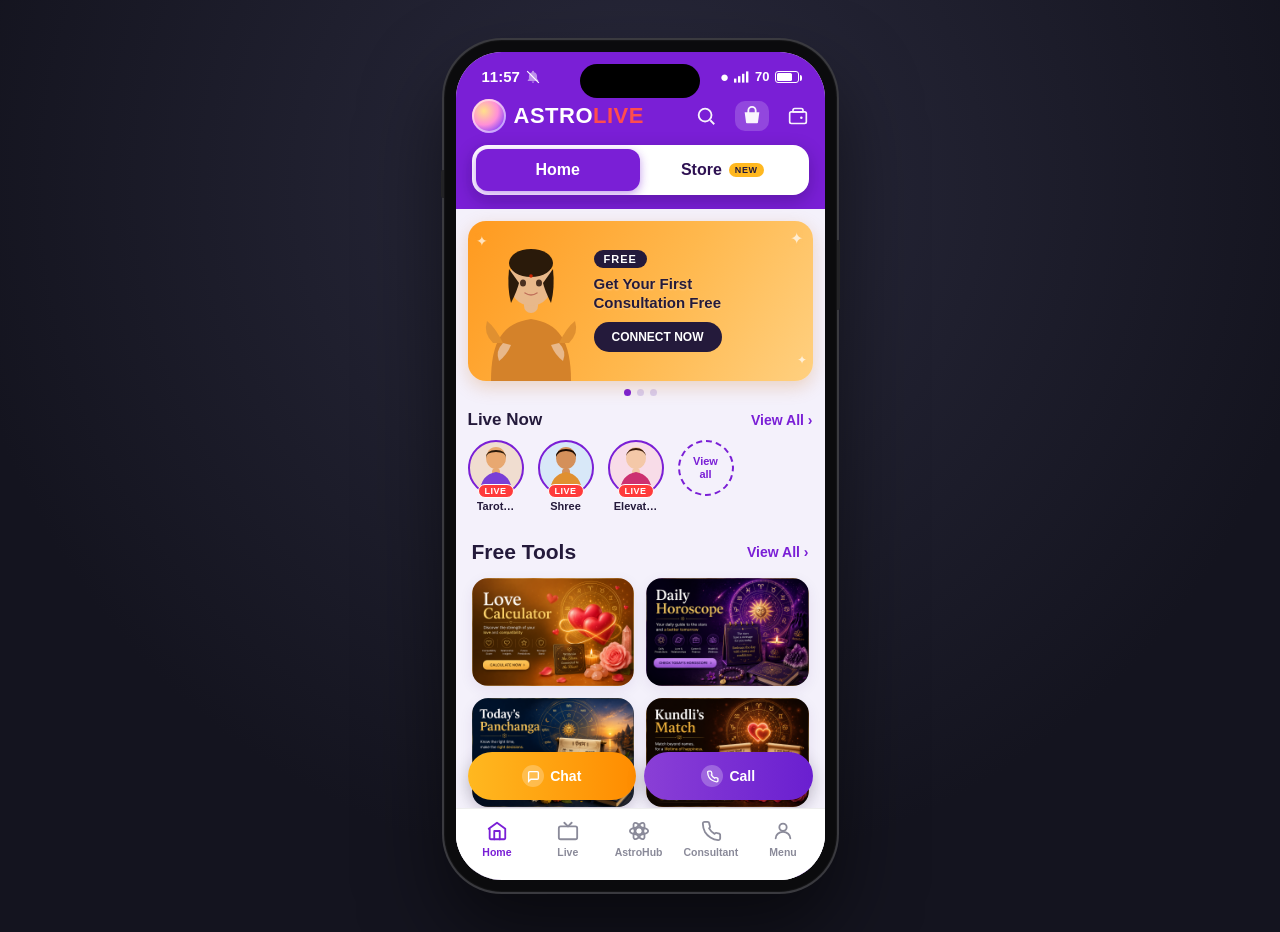
==== commit 231b8019: "Add full AstroLive hackathon prototype with reading flow, store, and docs. Split SPA into css/js mod" ====
--- a/index.html
+++ b/index.html
@@ -2,728 +2,10 @@
 <html lang="en">
 <head>
 <meta charset="UTF-8">
-<title>AstroLive - Personalized Commerce Prototype</title>
+<title>AstroLive</title>
 <meta name="viewport" content="width=device-width, initial-scale=1.0">
-<style>
-  :root{
-    --purple-dark:#4a1a8c;
-    --purple:#7a1fd6;
-    --purple-light:#9b3ff0;
-    --purple-deep:#2e1152;
-    --bg:#f4f1fb;
-    --text:#241a3b;
-    --text-soft:#5a4a7a;
-    --text-mute:#8a8a99;
-    --green:#2fae4e;
-  }
-  *{box-sizing:border-box;margin:0;padding:0;}
-  body{
-    min-height:100vh;
-    display:flex;
-    align-items:center;
-    justify-content:center;
-    background:radial-gradient(circle at 50% 20%, #2a2a3d 0%, #14141f 70%);
-    font-family:'Segoe UI', Roboto, Helvetica, Arial, sans-serif;
-    padding:40px 20px;
-  }
-
-  /* ---------- iPhone mockup frame ---------- */
-  .iphone{
-    position:relative;
-    width:393px;
-    height:852px;
-    background:#0b0b0d;
-    border-radius:58px;
-    padding:12px;
-    box-shadow:
-      0 0 0 2px #3a3a3f,
-      0 40px 80px rgba(0,0,0,0.55),
-      inset 0 0 2px rgba(255,255,255,0.15);
-  }
-  .iphone::before{
-    content:"";
-    position:absolute;
-    left:-3px; top:130px;
-    width:3px; height:28px;
-    background:#232326;
-    border-radius:2px 0 0 2px;
-  }
-  .iphone::after{
-    content:"";
-    position:absolute;
-    right:-3px; top:200px;
-    width:3px; height:70px;
-    background:#232326;
-    border-radius:0 2px 2px 0;
-  }
-  .screen{
-    position:relative;
-    width:100%;
-    height:100%;
-    background:var(--bg);
-    border-radius:46px;
-    overflow:hidden;
-    display:flex;
-    flex-direction:column;
-  }
-  .dynamic-island{
-    position:absolute;
-    top:12px;
-    left:50%;
-    transform:translateX(-50%);
-    width:120px;
-    height:34px;
-    background:#000;
-    border-radius:20px;
-    z-index:60;
-  }
-
-  /* ---------- status bar ---------- */
-  .status-bar{
-    display:flex;
-    align-items:center;
-    justify-content:space-between;
-    padding:16px 26px 8px;
-    background:var(--purple);
-    color:#fff;
-    font-size:15px;
-    font-weight:600;
-  }
-  .status-left{display:flex;align-items:center;gap:6px;}
-  .status-right{display:flex;align-items:center;gap:5px;}
-  .battery{
-    width:24px;height:12px;border:1.5px solid #fff;border-radius:3px;position:relative;display:inline-block;
-  }
-  .battery::after{content:"";position:absolute;right:-4px;top:3px;width:2px;height:6px;background:#fff;border-radius:0 2px 2px 0;}
-  .battery-fill{position:absolute;top:1px;left:1px;bottom:1px;width:70%;background:#fff;border-radius:1.5px;}
-
-  /* ---------- app header ---------- */
-  .app-header{
-    background:var(--purple);
-    padding:6px 20px 22px;
-    display:flex;
-    flex-direction:column;
-  }
-  .header-row{
-    display:flex;
-    align-items:center;
-    justify-content:space-between;
-  }
-  .logo{
-    display:flex;
-    align-items:center;
-    gap:8px;
-    color:#fff;
-    font-size:22px;
-    font-weight:800;
-    letter-spacing:0.5px;
-  }
-  .logo .live{color:#ff4d4d;}
-  .logo-icon{
-    width:34px;height:34px;border-radius:50%;
-    background:radial-gradient(circle at 35% 35%, #ffe08a, #ff8fd8 45%, #7a3cff 80%);
-    display:flex;align-items:center;justify-content:center;
-    box-shadow:0 0 0 2px rgba(255,255,255,0.5) inset;
-  }
-  .header-icons{display:flex;gap:18px;align-items:center;}
-  .icon-btn{
-    width:22px;height:22px;color:#fff;opacity:0.95;
-    cursor:pointer;
-  }
-  .icon-wrap{position:relative;display:flex;}
-  .cart-badge{
-    position:absolute;
-    top:-7px;right:-8px;
-    background:#ff3b3b;
-    color:#fff;
-    font-size:10px;
-    font-weight:800;
-    min-width:16px;
-    height:16px;
-    border-radius:9px;
-    display:none;
-    align-items:center;
-    justify-content:center;
-    padding:0 4px;
-    border:1.5px solid var(--purple);
-  }
-  .cart-badge.show{display:flex;}
-
-  /* ---------- home / store toggle slider ---------- */
-  .toggle-slider{
-    position:relative;
-    margin:18px 0 0;
-    height:44px;
-    border-radius:24px;
-    background:rgba(255,255,255,0.18);
-    border:1.5px solid rgba(255,255,255,0.35);
-    display:flex;
-    padding:4px;
-    cursor:pointer;
-    user-select:none;
-  }
-  .toggle-knob{
-    position:absolute;
-    top:4px;left:4px;
-    width:calc(50% - 4px);
-    height:calc(100% - 8px);
-    background:#fff;
-    border-radius:20px;
-    box-shadow:0 3px 10px rgba(0,0,0,0.25);
-    transition:transform 0.35s cubic-bezier(.4,0,.2,1);
-    z-index:1;
-  }
-  .toggle-slider.store .toggle-knob{ transform:translateX(100%); }
-  .toggle-option{
-    position:relative;
-    z-index:2;
-    flex:1;
-    display:flex;
-    align-items:center;
-    justify-content:center;
-    gap:6px;
-    font-weight:700;
-    font-size:15px;
-    color:#fff;
-    transition:color 0.35s ease;
-  }
-  .toggle-slider.home .toggle-option.home,
-  .toggle-slider.store .toggle-option.store{ color:var(--purple); }
-
-  .app-body{
-    flex:1;
-    overflow-y:auto;
-    background:var(--bg);
-    padding-bottom:90px;
-    scrollbar-width:none;
-    position:relative;
-  }
-  .app-body::-webkit-scrollbar{display:none;}
-  .app-body.compact-open{padding-bottom:0;}
-
-  /* ---------- banner ---------- */
-  .banner-wrap{padding:16px 16px 0;}
-  .banner{
-    position:relative;
-    height:230px;
-    border-radius:22px;
-    overflow:hidden;
-    background:radial-gradient(circle at 50% 45%, #3d1e75 0%, #2a0f52 55%, #1c0a3d 100%);
-    display:flex;
-    align-items:center;
-    justify-content:center;
-    box-shadow:0 8px 20px rgba(60,20,110,0.25);
-  }
-  .banner-rings{
-    position:absolute;
-    inset:0;
-    background:repeating-radial-gradient(circle at 50% 45%, transparent 0 18px, rgba(255,255,255,0.05) 18px 19px);
-  }
-  .zodiac-ring{
-    position:absolute;
-    top:50%;left:50%;
-    width:170px;height:170px;
-    transform:translate(-50%,-50%);
-    border:1.5px solid rgba(255,215,140,0.55);
-    border-radius:50%;
-  }
-  .zodiac-ring.small{width:120px;height:120px;border-color:rgba(255,215,140,0.35);}
-  .planet{ position:absolute; border-radius:50%; }
-  .planet.sun{width:34px;height:34px;top:22px;left:44%;background:radial-gradient(circle at 35% 35%,#ffe9a8,#ffb14d);}
-  .planet.p1{width:22px;height:22px;top:60px;left:16px;background:radial-gradient(circle at 35% 35%,#cfe8ff,#8fb8e8);}
-  .planet.p2{width:16px;height:16px;top:38px;left:76px;background:radial-gradient(circle at 35% 35%,#ffd08a,#d98a3a);}
-  .planet.p3{width:26px;height:26px;top:44px;right:18px;background:radial-gradient(circle at 35% 35%,#a8d6c8,#4f8f7a);}
-  .planet.p4{width:18px;height:18px;top:96px;right:24px;background:radial-gradient(circle at 35% 35%,#bcd8ff,#6f9fd8);}
-  .planet.p5{width:14px;height:14px;bottom:56px;right:60px;background:radial-gradient(circle at 35% 35%,#a8e0e0,#4fa0a0);}
-  .banner-content{ position:relative; z-index:5; text-align:center; color:#fff; }
-  .banner-content .welcome{ font-size:19px; font-weight:700; margin-bottom:10px; text-shadow:0 2px 6px rgba(0,0,0,0.3); }
-  .banner-logo-card{
-    background:#fff; border-radius:8px; padding:12px 22px;
-    display:flex; align-items:center; gap:8px; justify-content:center;
-    box-shadow:0 6px 16px rgba(0,0,0,0.3);
-  }
-  .banner-logo-card .logo{color:#1a1a2e;font-size:26px;}
-  .banner-logo-card .logo .live{color:#ff3b3b;}
-  .banner-deco{ position:absolute; bottom:8px; font-size:11px; color:rgba(255,255,255,0.5); }
-  .banner-deco.left{left:14px;}
-  .banner-deco.right{right:14px;}
-  .dots{ display:flex; justify-content:center; gap:6px; margin-top:10px; }
-  .dot{width:7px;height:7px;border-radius:50%;background:#d8cdf0;}
-  .dot.active{background:#ff6a3d;}
-
-  /* ---------- section header ---------- */
-  .section{padding:22px 16px 0;}
-  .section-header{ display:flex; justify-content:space-between; align-items:center; margin-bottom:14px; }
-  .section-title{ font-size:21px; font-weight:700; color:var(--text); }
-  .section-subtitle{ font-size:12.5px; color:var(--text-mute); font-weight:600; margin-top:-10px; margin-bottom:14px; }
-  .view-all{ color:var(--purple); font-weight:600; font-size:14px; cursor:pointer; white-space:nowrap; }
-
-  /* ---------- free tools grid ---------- */
-  .tools-grid{ display:grid; grid-template-columns:1fr 1fr; gap:12px; }
-  .tool-card{
-    border-radius:16px;
-    position:relative; overflow:hidden;
-    cursor:pointer;
-    box-shadow:0 4px 14px rgba(60,20,110,0.08);
-  }
-  .tool-card img{ display:block; width:100%; height:auto; }
-
-  /* ---------- refer banner ---------- */
-  .refer-banner{
-    margin-top:20px; background:linear-gradient(135deg,#fff3c4,#ffe9a0);
-    border-radius:18px; padding:18px 16px; position:relative; overflow:hidden;
-    display:flex; align-items:center; justify-content:space-between; gap:10px;
-  }
-  .refer-banner::before{
-    content:""; position:absolute; top:-40%;left:-10%; width:160%;height:180%;
-    background:conic-gradient(from 0deg, rgba(255,255,255,0.5) 0 8deg, transparent 8deg 20deg);
-    opacity:0.6; pointer-events:none;
-  }
-  .refer-content{position:relative;z-index:2;flex:0 0 auto;}
-  .refer-get{color:#8a3fd6;font-weight:800;font-style:italic;font-size:15px;letter-spacing:1px;}
-  .refer-free{color:#2fae4e;font-weight:900;font-size:34px;font-style:italic;line-height:1;text-shadow:1px 1px 0 #1e7a35;}
-  .refer-chat{color:#2fae4e;font-weight:900;font-size:30px;font-style:italic;line-height:1.1;text-shadow:1px 1px 0 #1e7a35;}
-  .refer-line2{font-size:15px;font-weight:700;color:var(--text);margin-top:8px;}
-  .refer-astro{font-weight:900;font-style:italic;font-size:22px;}
-  .refer-astro .live{color:#ff3b3b;}
-  .refer-astro .astro{background:linear-gradient(90deg,#8a3fd6,#3a5fd6);-webkit-background-clip:text;background-clip:text;color:transparent;}
-  .refer-right{position:relative;z-index:2;flex:0 0 auto;text-align:right;}
-  .refer-btn{
-    margin-top:10px; background:linear-gradient(90deg,#8a3fd6,#6a1fd0); color:#fff; border:none;
-    padding:9px 20px; border-radius:20px; font-weight:700; font-size:13px; white-space:nowrap;
-  }
-
-  /* ---------- astrologers row ---------- */
-  .astro-row{ display:flex; gap:14px; overflow-x:auto; padding-bottom:6px; scrollbar-width:none; }
-  .astro-row::-webkit-scrollbar{display:none;}
-  .astro-card{ flex:0 0 auto; width:150px; text-align:center; }
-  .astro-photo{
-    width:150px; height:150px; border-radius:16px;
-    background:linear-gradient(135deg,#d8cdf0,#b8a8e0); position:relative; overflow:hidden;
-  }
-  .astro-btn{
-    position:absolute; left:8px; right:8px; bottom:10px; padding:10px 0; border-radius:20px;
-    display:flex; align-items:center; justify-content:center; gap:6px; font-weight:700; font-size:14px; color:#fff;
-  }
-  .astro-btn.chat{background:linear-gradient(90deg,#ffcf3f,#ff9a1f);}
-  .astro-btn.call{background:linear-gradient(90deg,#9a4fe0,#6a1fd0);}
-  .astro-avatar{
-    position:absolute; top:0;left:0;right:0;bottom:0;
-    background:radial-gradient(circle at 50% 35%, #eecfa8 0 30%, transparent 31%), linear-gradient(180deg,#c9bce8,#a898d8);
-  }
-
-  /* ---------- recommended for you (home) ---------- */
-  .reco-row{ display:flex; gap:12px; overflow-x:auto; padding-bottom:6px; scrollbar-width:none; }
-  .reco-row::-webkit-scrollbar{display:none;}
-  .reco-card{
-    flex:0 0 auto; width:132px; background:#fff; border-radius:16px; overflow:hidden;
-    box-shadow:0 4px 14px rgba(60,20,110,0.08); display:flex; flex-direction:column; cursor:pointer;
-  }
-  .reco-img{ height:88px; display:flex; align-items:center; justify-content:center; font-size:32px; position:relative; }
-  .reco-info{ padding:9px 10px 10px; display:flex; flex-direction:column; flex:1; }
-  .reco-name{ font-size:12px; font-weight:700; color:var(--text); line-height:1.25; min-height:30px; display:-webkit-box; -webkit-line-clamp:2; -webkit-box-orient:vertical; overflow:hidden; }
-  .reco-price-row{ display:flex; align-items:center; gap:5px; margin-top:5px; flex-wrap:wrap; }
-  .reco-price{ font-size:13px; font-weight:800; color:var(--purple); }
-  .reco-old-price{ font-size:10px; color:#a8a0b8; text-decoration:line-through; }
-  .reco-rating{ font-size:10px; color:#f5a623; margin-top:3px; font-weight:700; }
-  .reco-btn{
-    margin-top:8px; width:100%; background:linear-gradient(90deg,#8a3fd6,#6a1fd0); color:#fff; border:none;
-    padding:7px 0; border-radius:12px; font-weight:700; font-size:11.5px;
-  }
-
-  /* ---------- bottom nav ---------- */
-  .bottom-nav{
-    position:absolute; left:0;right:0;bottom:0; background:#fff; border-top:1px solid #eee;
-    display:flex; justify-content:space-around; align-items:center; padding:10px 6px 22px; z-index:40;
-  }
-  .nav-item{ display:flex; flex-direction:column; align-items:center; gap:4px; color:var(--text-mute); font-size:11px; font-weight:600; cursor:pointer; }
-  .nav-item.active{color:var(--purple);}
-  .nav-icon{font-size:20px;line-height:1;}
-  .nav-icon.menu{
-    width:26px;height:26px;border-radius:50%; background:#2f6fe0; color:#fff;
-    display:flex;align-items:center;justify-content:center; font-size:13px; font-weight:800;
-  }
-
-  /* ---------- store view ---------- */
-  .store-view{padding:20px 16px 0;}
-  .store-view .section-header{margin-bottom:12px;}
-
-  .store-tabs{
-    display:flex; gap:6px; background:#fff; border-radius:14px; padding:5px;
-    box-shadow:0 2px 10px rgba(60,20,110,0.06); margin-bottom:18px;
-  }
-  .store-tab{
-    flex:1; text-align:center; padding:9px 0; border-radius:10px; font-size:12.5px; font-weight:700;
-    color:var(--text-soft); cursor:pointer; transition:all .2s ease;
-  }
-  .store-tab.active{ background:var(--purple); color:#fff; }
-
-  .intention-row{ display:flex; gap:10px; overflow-x:auto; padding-bottom:4px; margin-bottom:18px; scrollbar-width:none; }
-  .intention-row::-webkit-scrollbar{display:none;}
-  .intention-chip{
-    flex:0 0 auto; width:84px; background:#fff; border-radius:14px; padding:12px 8px; text-align:center;
-    box-shadow:0 3px 10px rgba(60,20,110,0.06); border:1.5px solid transparent; cursor:pointer;
-  }
-  .intention-chip.active{ border-color:var(--purple); background:#f6efff; }
-  .intention-chip .emo{font-size:22px;}
-  .intention-chip .lbl{font-size:10.5px;font-weight:700;color:var(--text);margin-top:6px;line-height:1.2;}
-
-  .intention-banner{
-    display:block; width:100%; height:auto; border-radius:16px; margin-bottom:16px;
-    box-shadow:0 4px 14px rgba(60,20,110,0.08); object-fit:cover;
-  }
-
-  .store-grid{ display:grid; grid-template-columns:1fr 1fr; gap:14px; }
-  .store-empty{
-    grid-column:1 / -1; text-align:center; padding:30px 10px; color:var(--text-mute);
-    font-size:13px; background:#fff; border-radius:16px;
-  }
-
-  .product-card{
-    background:#fff; border-radius:16px; overflow:hidden; box-shadow:0 4px 14px rgba(60,20,110,0.08);
-    display:flex; flex-direction:column; height:100%; cursor:pointer;
-  }
-  .product-img{ height:110px; display:flex; align-items:center; justify-content:center; font-size:40px; position:relative; overflow:hidden; }
-  .product-img::before{
-    content:""; position:absolute; inset:0;
-    background:radial-gradient(circle at 35% 30%, rgba(255,255,255,0.35), transparent 55%);
-  }
-  /* Product thumbnail images — sized relative to their container so a future
-     swap of the placeholder .svg for a real generated image needs no CSS changes. */
-  .product-thumb-img{
-    position:relative; z-index:1;
-    width:96%; height:96%;
-    object-fit:contain;
-  }
-  .product-img.rudraksh{background:radial-gradient(circle at 50% 40%,#6b4a2e,#3a2414);}
-  .product-img.ring{background:radial-gradient(circle at 50% 40%,#ffe08a,#c99a2e);}
-  .product-img.amethyst{background:radial-gradient(circle at 50% 40%,#e8c8ff,#9a5fd6);}
-  .product-img.pendant{background:radial-gradient(circle at 50% 40%,#a8e0e0,#3f8a8a);}
-  .product-img.yantra{background:radial-gradient(circle at 50% 40%,#ffd88a,#b8721f);}
-  .product-img.mala{background:radial-gradient(circle at 50% 40%,#f0c8c8,#a83f5f);}
-  .product-img.tigereye{background:radial-gradient(circle at 50% 40%,#e0b96a,#6b4a1e);}
-  .product-img.citrine{background:radial-gradient(circle at 50% 40%,#ffe9a0,#c98a1f);}
-  .product-badge{
-    position:absolute; top:8px;left:8px; background:#ff3b3b; color:#fff; font-size:10px; font-weight:700;
-    padding:3px 8px; border-radius:10px; z-index:2;
-  }
-  .bestseller-badge{
-    position:absolute; top:8px;right:8px; background:#241a3b; color:#fff; font-size:9px; font-weight:700;
-    padding:3px 7px; border-radius:8px; z-index:2; letter-spacing:0.3px;
-  }
-  .product-info{ padding:10px 12px 12px; display:flex; flex-direction:column; flex:1; }
-  .product-name{
-    font-size:13.5px; font-weight:700; color:var(--text); line-height:1.25; min-height:34px;
-    display:-webkit-box; -webkit-line-clamp:2; -webkit-box-orient:vertical; overflow:hidden;
-  }
-  .product-meta{ display:flex; align-items:center; gap:6px; margin-top:6px; min-height:19px; flex-wrap:wrap; }
-  .product-price{font-size:14px;font-weight:800;color:var(--purple);}
-  .product-old-price{font-size:11.5px;color:#a8a0b8;text-decoration:line-through;}
-  .product-rating{font-size:11px;color:#f5a623;margin-top:4px;font-weight:700;}
-  .add-cart-btn{
-    margin-top:auto; width:100%; background:linear-gradient(90deg,#8a3fd6,#6a1fd0); color:#fff; border:none;
-    padding:8px 0; border-radius:14px; font-weight:700; font-size:12.5px; display:flex; align-items:center;
-    justify-content:center; gap:5px;
-  }
-
-  /* ---------- USP row ---------- */
-  .usp-section{ margin-top:22px; background:#fff; border-radius:18px; padding:18px 14px; box-shadow:0 4px 14px rgba(60,20,110,0.06); }
-  .usp-title{ font-size:15px; font-weight:700; color:var(--text); text-align:center; margin-bottom:14px; }
-  .usp-grid{ display:grid; grid-template-columns:1fr 1fr 1fr; gap:8px; }
-  .usp-item{ text-align:center; }
-  .usp-icon{ font-size:24px; }
-  .usp-name{ font-size:11px; font-weight:700; color:var(--text); margin-top:6px; }
-  .usp-desc{ font-size:9.5px; color:var(--text-mute); margin-top:2px; line-height:1.3; }
-
-  /* ---------- compact top bar (used across secondary screens) ---------- */
-  .pdp-header{
-    position:sticky; top:0; z-index:20; background:#fff; display:flex; align-items:center;
-    justify-content:space-between; padding:14px 14px; border-bottom:1px solid #eee;
-  }
-  .pdp-back{
-    width:34px;height:34px; border-radius:50%; border:none; background:var(--bg); color:var(--text);
-    font-size:18px; display:flex;align-items:center;justify-content:center; cursor:pointer;
-  }
-  .pdp-header-title{ font-size:15px; font-weight:700; color:var(--text); }
-  .pdp-header-icons{display:flex;gap:14px;font-size:18px;color:#3a2a5a;align-items:center;}
-
-  /* ---------- product detail page ---------- */
-  .pdp-gallery{ height:260px; position:relative; display:flex; align-items:center; justify-content:center; font-size:90px; overflow:hidden; }
-  .pdp-gallery::before{
-    content:""; position:absolute; inset:0;
-    background:radial-gradient(circle at 35% 30%, rgba(255,255,255,0.35), transparent 55%);
-  }
-  .pdp-badge-lg{ position:absolute; top:14px;left:14px; background:#ff3b3b; color:#fff; font-size:12px; font-weight:700; padding:5px 12px; border-radius:12px; z-index:2; }
-  .pdp-dots{ display:flex; justify-content:center; gap:6px; padding:10px 0; }
-  .pdp-dots .dot.active{ background:var(--purple); width:16px; border-radius:4px; }
-
-  .pdp-body{padding:4px 16px 24px;}
-  .pdp-category{font-size:12px;color:var(--text-mute);font-weight:600;text-transform:uppercase;letter-spacing:0.5px;}
-  .pdp-title{font-size:19px;font-weight:800;color:var(--text);margin-top:4px;line-height:1.3;}
-  .pdp-rating-row{display:flex;align-items:center;gap:10px;margin-top:10px;}
-  .pdp-rating-badge{ background:var(--green); color:#fff; font-size:12.5px; font-weight:700; padding:3px 8px; border-radius:6px; display:flex; align-items:center; gap:3px; }
-  .pdp-rating-count{font-size:12.5px;color:var(--text-mute);font-weight:600;}
-  .pdp-price-row{display:flex;align-items:baseline;gap:10px;margin-top:12px;flex-wrap:wrap;}
-  .pdp-price{font-size:26px;font-weight:800;color:var(--text);}
-  .pdp-old-price{font-size:15px;color:#a8a0b8;text-decoration:line-through;}
-  .pdp-discount{font-size:14px;color:var(--green);font-weight:700;}
-  .pdp-tax-note{font-size:11.5px;color:var(--text-mute);margin-top:4px;}
-
-  .pdp-reason{
-    margin-top:14px; background:#f6efff; border:1px solid #e5d4fb; border-radius:14px; padding:12px 14px;
-    display:flex; gap:10px; align-items:flex-start;
-  }
-  .pdp-reason .icon{font-size:18px;flex:0 0 auto;}
-  .pdp-reason .txt{font-size:12px;color:#5a2fae;line-height:1.5;}
-  .pdp-reason .txt b{color:var(--purple-deep);}
-
-  .pdp-divider{height:8px;background:var(--bg);margin:16px -16px;}
-  .pdp-section-title{font-size:14.5px;font-weight:700;color:var(--text);margin-bottom:10px;}
-
-  .pdp-offers{display:flex;flex-direction:column;gap:10px;}
-  .pdp-offer{display:flex;gap:10px;font-size:12.5px;color:#3a2a5a;line-height:1.4;}
-  .pdp-offer .tag{font-size:15px;flex:0 0 auto;}
-
-  .pdp-delivery{display:flex;gap:8px;}
-  .pdp-pincode-input{ flex:1; border:1.5px solid #e0d8f0; border-radius:10px; padding:9px 12px; font-size:13px; color:var(--text); }
-  .pdp-check-btn{ background:var(--purple); color:#fff; border:none; padding:0 18px; border-radius:10px; font-weight:700; font-size:13px; }
-  .pdp-delivery-note{font-size:12px;color:var(--text-soft);margin-top:8px;}
-
-  .pdp-highlights{list-style:none;display:flex;flex-direction:column;gap:8px;}
-  .pdp-highlights li{ font-size:12.5px; color:#3a2a5a; padding-left:18px; position:relative; line-height:1.4; }
-  .pdp-highlights li::before{ content:"✓"; position:absolute; left:0; color:var(--green); font-weight:800; }
-
-  .pdp-trust-row{ display:flex; gap:14px; flex-wrap:wrap; margin-top:4px; }
-  .pdp-trust-item{ font-size:11px; color:var(--text-soft); font-weight:600; display:flex; align-items:center; gap:5px; }
-  .pdp-trust-item .chk{color:var(--green);font-weight:800;}
-
-  .pdp-description{font-size:12.5px;color:var(--text-soft);line-height:1.6;}
-
-  .pdp-review-summary{display:flex;gap:20px;align-items:center;}
-  .pdp-review-score{text-align:center;flex:0 0 auto;}
-  .pdp-review-score .num{font-size:32px;font-weight:800;color:var(--text);line-height:1;}
-  .pdp-review-score .stars{color:#f5a623;font-size:13px;margin-top:4px;}
-  .pdp-review-score .count{font-size:11px;color:var(--text-mute);margin-top:2px;}
-  .pdp-review-bars{flex:1;display:flex;flex-direction:column;gap:5px;}
-  .pdp-bar-row{display:flex;align-items:center;gap:8px;font-size:11px;color:var(--text-soft);}
-  .pdp-bar-row span{width:20px;flex:0 0 auto;}
-  .pdp-bar{flex:1;height:6px;background-color:#efe9f7;border-radius:4px;overflow:hidden;}
-  .pdp-bar div{height:100%;background:#f5a623;border-radius:4px;}
-
-  .pdp-action-bar{
-    position:sticky; bottom:0; z-index:20; background:#fff; border-top:1px solid #eee;
-    display:flex; gap:10px; padding:12px 16px;
-  }
-  .pdp-cart-btn{ flex:1; background:#fff; color:var(--purple); border:1.5px solid var(--purple); padding:12px 0; border-radius:12px; font-weight:700; font-size:14px; }
-  .pdp-buy-btn{ flex:1; background:linear-gradient(90deg,#8a3fd6,#6a1fd0); color:#fff; border:none; padding:12px 0; border-radius:12px; font-weight:700; font-size:14px; }
-
-  /* ---------- cart ---------- */
-  .cart-body{padding:16px;}
-  .cart-item{
-    display:flex; align-items:center; gap:12px; background:#fff; border-radius:16px; padding:12px;
-    box-shadow:0 3px 10px rgba(60,20,110,0.06); margin-bottom:12px;
-  }
-  .cart-thumb{ width:60px;height:60px; border-radius:12px; flex:0 0 auto; display:flex; align-items:center; justify-content:center; font-size:26px; position:relative; overflow:hidden; }
-  .cart-thumb::before{ content:""; position:absolute; inset:0; background:radial-gradient(circle at 35% 30%, rgba(255,255,255,0.35), transparent 55%); }
-  .cart-item-info{ flex:1; min-width:0; }
-  .cart-item-name{ font-size:13px; font-weight:700; color:var(--text); line-height:1.3; }
-  .cart-item-price{ font-size:13.5px; font-weight:800; color:var(--purple); margin-top:4px; }
-  .cart-item-right{ display:flex; flex-direction:column; align-items:flex-end; gap:8px; }
-  .cart-remove{ background:none; border:none; color:var(--text-mute); font-size:16px; cursor:pointer; line-height:1; }
-  .qty-stepper{ display:flex; align-items:center; gap:8px; background:var(--bg); border-radius:10px; padding:4px 8px; }
-  .qty-stepper button{ background:none; border:none; color:var(--purple); font-size:15px; font-weight:800; width:18px; cursor:pointer; }
-  .qty-stepper .qty-num{ font-size:12.5px; font-weight:700; color:var(--text); min-width:14px; text-align:center; }
-
-  .cart-empty{ text-align:center; padding:60px 20px; color:var(--text-mute); }
-  .cart-empty .big{font-size:44px;margin-bottom:12px;}
-  .cart-empty .cta{
-    margin-top:16px; display:inline-block; background:linear-gradient(90deg,#8a3fd6,#6a1fd0); color:#fff;
-    border:none; padding:11px 26px; border-radius:20px; font-weight:700; font-size:13.5px; cursor:pointer;
-  }
-
-  .cart-reco-row{ display:flex; gap:10px; }
-  .cart-reco-card{ flex:1; background:#fff; border-radius:14px; padding:10px; box-shadow:0 3px 10px rgba(60,20,110,0.06); text-align:center; }
-  .cart-reco-img{ height:56px; display:flex; align-items:center; justify-content:center; font-size:24px; border-radius:10px; margin-bottom:8px; position:relative; overflow:hidden; }
-  .cart-reco-name{ font-size:11.5px; font-weight:700; color:var(--text); line-height:1.3; min-height:28px; }
-  .cart-reco-price{ font-size:12.5px; font-weight:800; color:var(--purple); margin-top:4px; }
-  .cart-reco-add{ margin-top:8px; width:100%; background:#f6efff; color:var(--purple); border:1.5px solid var(--purple); padding:6px 0; border-radius:10px; font-weight:700; font-size:11.5px; }
-
-  .cart-summary{ background:#fff; border-radius:16px; padding:16px; box-shadow:0 3px 10px rgba(60,20,110,0.06); margin-top:18px; }
-  .summary-row{ display:flex; justify-content:space-between; font-size:13px; color:var(--text-soft); margin-bottom:9px; }
-  .summary-row.total{ font-size:16px; font-weight:800; color:var(--text); border-top:1px dashed #e0d8f0; padding-top:10px; margin-top:4px; margin-bottom:0; }
-  .summary-row .free{ color:var(--green); font-weight:700; }
-  .summary-row .discount{ color:var(--green); font-weight:700; }
-  .checkout-btn{
-    margin-top:16px; width:100%; background:linear-gradient(90deg,#8a3fd6,#6a1fd0); color:#fff; border:none;
-    padding:14px 0; border-radius:14px; font-weight:700; font-size:14.5px;
-  }
-
-  /* ---------- checkout ---------- */
-  .checkout-section{ margin:16px; background:#fff; border-radius:16px; padding:16px; box-shadow:0 3px 10px rgba(60,20,110,0.06); }
-  .checkout-section + .checkout-section{ margin-top:0; }
-  .checkout-heading{ display:flex; justify-content:space-between; align-items:center; margin-bottom:10px; }
-  .checkout-heading .lbl{ font-size:13.5px; font-weight:700; color:var(--text); }
-  .change-link{ color:var(--purple); font-size:12.5px; font-weight:700; cursor:pointer; }
-  .addr-name{ font-size:13px; font-weight:700; color:var(--text); }
-  .addr-text{ font-size:12.5px; color:var(--text-soft); line-height:1.6; margin-top:4px; }
-
-  .payment-option{
-    display:flex; align-items:center; gap:12px; padding:12px; border-radius:12px; border:1.5px solid #eee0;
-    background:var(--bg); margin-bottom:10px; cursor:pointer;
-  }
-  .payment-option:last-child{margin-bottom:0;}
-  .payment-option.selected{ border-color:var(--purple); background:#f6efff; }
-  .radio-dot{ width:18px;height:18px;border-radius:50%; border:2px solid #cbb8ea; flex:0 0 auto; position:relative; }
-  .payment-option.selected .radio-dot{ border-color:var(--purple); }
-  .payment-option.selected .radio-dot::after{
-    content:""; position:absolute; inset:3px; border-radius:50%; background:var(--purple);
-  }
-  .payment-icon{font-size:18px;}
-  .payment-label{ font-size:13px; font-weight:700; color:var(--text); }
-  .payment-sub{ font-size:10.5px; color:var(--text-mute); margin-top:1px; }
-
-  .place-order-btn{
-    margin:16px; width:calc(100% - 32px); background:linear-gradient(90deg,#8a3fd6,#6a1fd0); color:#fff; border:none;
-    padding:15px 0; border-radius:14px; font-weight:700; font-size:15px;
-  }
-
-  /* ---------- confirmation ---------- */
-  .confirm-wrap{ padding:40px 24px; text-align:center; }
-  .confirm-check{
-    width:84px;height:84px;border-radius:50%; background:linear-gradient(135deg,#3fcf6e,#1f9e4a); margin:0 auto 20px;
-    display:flex; align-items:center; justify-content:center; font-size:42px; color:#fff;
-    box-shadow:0 10px 24px rgba(47,174,78,0.35);
-  }
-  .confirm-title{ font-size:20px; font-weight:800; color:var(--text); }
-  .confirm-sub{ font-size:13px; color:var(--text-soft); margin-top:6px; }
-  .confirm-card{
-    margin-top:24px; background:#fff; border-radius:16px; padding:18px; text-align:left;
-    box-shadow:0 4px 14px rgba(60,20,110,0.08);
-  }
-  .confirm-row{ display:flex; justify-content:space-between; font-size:12.5px; color:var(--text-soft); margin-bottom:10px; }
-  .confirm-row:last-child{margin-bottom:0;}
-  .confirm-row .v{ font-weight:700; color:var(--text); }
-  .confirm-delivery{
-    margin-top:14px; background:#f6efff; border-radius:14px; padding:14px; text-align:left;
-  }
-  .confirm-delivery .lbl{ font-size:11.5px; color:var(--purple); font-weight:700; text-transform:uppercase; letter-spacing:0.4px; }
-  .confirm-delivery .date{ font-size:16px; font-weight:800; color:var(--text); margin-top:4px; }
-  .confirm-delivery .note{ font-size:11.5px; color:var(--text-soft); margin-top:6px; }
-  .confirm-btn-row{ display:flex; gap:10px; margin-top:20px; }
-  .confirm-track-btn{ flex:1; background:#fff; color:var(--purple); border:1.5px solid var(--purple); padding:12px 0; border-radius:12px; font-weight:700; font-size:13px; }
-  .confirm-next{
-    margin-top:24px; background:#fff; border-radius:16px; padding:16px; text-align:left; box-shadow:0 4px 14px rgba(60,20,110,0.06);
-  }
-  .confirm-next .t{ font-size:13.5px; font-weight:700; color:var(--text); }
-  .confirm-next .d{ font-size:12px; color:var(--text-soft); margin-top:6px; line-height:1.5; }
-  .confirm-journey-btn{
-    margin-top:12px; width:100%; background:linear-gradient(90deg,#8a3fd6,#6a1fd0); color:#fff; border:none;
-    padding:12px 0; border-radius:12px; font-weight:700; font-size:13.5px;
-  }
-
-  /* ---------- astro journey ---------- */
-  .journey-hero{
-    margin:16px; background:linear-gradient(135deg,#3d1e75,#2a0f52); border-radius:18px; padding:18px; color:#fff;
-  }
-  .journey-hero .prod{ font-size:15px; font-weight:800; }
-  .journey-hero .meta{ font-size:11.5px; color:#d8cdf0; margin-top:8px; display:flex; justify-content:space-between; }
-  .journey-status{
-    display:inline-block; margin-top:10px; background:rgba(47,174,78,0.25); color:#7bf0a0; font-size:11px;
-    font-weight:700; padding:4px 10px; border-radius:10px;
-  }
-  .timeline{ padding:6px 16px 16px; }
-  .timeline-item{ display:flex; gap:14px; position:relative; padding-bottom:26px; }
-  .timeline-item:last-child{padding-bottom:0;}
-  .timeline-item::before{
-    content:""; position:absolute; left:11px; top:26px; bottom:0; width:2px; background:#e5d4fb;
-  }
-  .timeline-item:last-child::before{display:none;}
-  .timeline-dot{
-    width:24px;height:24px;border-radius:50%; background:#fff; border:2.5px solid var(--purple); flex:0 0 auto;
-    display:flex;align-items:center;justify-content:center; font-size:10px; font-weight:800; color:var(--purple); z-index:1;
-  }
-  .timeline-item.done .timeline-dot{ background:var(--purple); color:#fff; }
-  .timeline-body .day{ font-size:10.5px; font-weight:700; color:var(--purple); text-transform:uppercase; letter-spacing:0.4px; }
-  .timeline-body .title{ font-size:13.5px; font-weight:700; color:var(--text); margin-top:2px; }
-  .timeline-body .desc{ font-size:11.5px; color:var(--text-soft); margin-top:3px; line-height:1.4; }
-  .journey-cta{
-    margin:8px 16px 16px; width:calc(100% - 32px); background:linear-gradient(90deg,#8a3fd6,#6a1fd0); color:#fff;
-    border:none; padding:14px 0; border-radius:14px; font-weight:700; font-size:14px;
-  }
-
-  /* ---------- retention / follow-up ---------- */
-  .retention-body{padding:16px;}
-  .feedback-card{ background:#fff; border-radius:16px; padding:18px; box-shadow:0 4px 14px rgba(60,20,110,0.08); }
-  .feedback-q{ font-size:14px; font-weight:700; color:var(--text); line-height:1.4; }
-  .feedback-sub{ font-size:11.5px; color:var(--text-mute); margin-top:6px; line-height:1.4; }
-  .feedback-options{ display:flex; gap:10px; margin-top:16px; }
-  .feedback-opt{
-    flex:1; text-align:center; padding:14px 4px; border-radius:14px; background:var(--bg); border:1.5px solid transparent; cursor:pointer;
-  }
-  .feedback-opt.selected{ border-color:var(--purple); background:#f6efff; }
-  .feedback-opt .emo{font-size:24px;}
-  .feedback-opt .lbl{font-size:11px;font-weight:700;color:var(--text);margin-top:6px;}
-  .feedback-thanks{ margin-top:12px; font-size:12px; color:var(--green); font-weight:700; display:none; }
-  .feedback-thanks.show{display:block;}
-
-  .reminders-title{ font-size:15.5px; font-weight:700; color:var(--text); margin:22px 0 12px; }
-  .reminder-card{
-    display:flex; align-items:center; gap:12px; background:#fff; border-radius:14px; padding:13px;
-    box-shadow:0 3px 10px rgba(60,20,110,0.06); margin-bottom:10px;
-  }
-  .reminder-icon{ font-size:22px; flex:0 0 auto; }
-  .reminder-info{flex:1;min-width:0;}
-  .reminder-title{ font-size:12.5px; font-weight:700; color:var(--text); }
-  .reminder-desc{ font-size:11px; color:var(--text-mute); margin-top:2px; }
-  .reminder-btn{
-    flex:0 0 auto; background:#f6efff; color:var(--purple); border:1.5px solid var(--purple); padding:7px 14px;
-    border-radius:12px; font-weight:700; font-size:11.5px;
-  }
-
-  .retention-offer{
-    margin-top:20px; background:linear-gradient(135deg,#2e1152,#4a1a8c 60%,#7a1fd6); border-radius:18px; padding:20px;
-    color:#fff; text-align:center; position:relative; overflow:hidden;
-  }
-  .retention-offer::before{
-    content:""; position:absolute; inset:0;
-    background:radial-gradient(circle at 80% 0%, rgba(255,255,255,0.18), transparent 55%);
-  }
-  .retention-offer .big{ font-size:24px; font-weight:800; position:relative; z-index:1; }
-  .retention-offer .sub{ font-size:12.5px; color:#d8cdf0; margin-top:4px; position:relative; z-index:1; }
-  .retention-offer .shop-btn{
-    margin-top:14px; background:#fff; color:var(--purple); border:none; padding:11px 26px; border-radius:20px;
-    font-weight:700; font-size:13.5px; position:relative; z-index:1;
-  }
-
-  /* ---------- search ---------- */
-  .search-body{padding:14px 16px;}
-  .search-input-wrap{
-    display:flex; align-items:center; gap:8px; background:#fff; border-radius:14px; padding:10px 14px;
-    box-shadow:0 3px 10px rgba(60,20,110,0.06);
-  }
-  .search-input{ flex:1; border:none; outline:none; font-size:13.5px; color:var(--text); background:transparent; }
-  .search-hint{ font-size:12px; color:var(--text-mute); margin-top:14px; text-align:center; }
-  .search-results{ margin-top:14px; display:flex; flex-direction:column; gap:10px; }
-  .search-result-row{
-    display:flex; align-items:center; gap:12px; background:#fff; border-radius:14px; padding:10px;
-    box-shadow:0 3px 10px rgba(60,20,110,0.06); cursor:pointer;
-  }
-  .search-thumb{ width:46px;height:46px;border-radius:10px; display:flex;align-items:center;justify-content:center; font-size:20px; position:relative; overflow:hidden; flex:0 0 auto; }
-  .search-result-name{ font-size:12.5px; font-weight:700; color:var(--text); }
-  .search-result-cat{ font-size:10.5px; color:var(--text-mute); margin-top:2px; }
-  .search-result-price{ margin-left:auto; font-size:13px; font-weight:800; color:var(--purple); }
-
-  /* ---------- toast ---------- */
-  .toast{
-    position:absolute; left:50%; bottom:106px; transform:translateX(-50%) translateY(20px);
-    background:var(--text); color:#fff; padding:10px 18px; border-radius:20px; font-size:12.5px; font-weight:600;
-    opacity:0; pointer-events:none; transition:all .3s ease; z-index:200; white-space:nowrap; max-width:85%;
-    text-overflow:ellipsis; overflow:hidden;
-  }
-  .toast.show{ opacity:1; transform:translateX(-50%) translateY(0); }
-
-  svg{display:block;}
-</style>
+<link rel="stylesheet" href="css/app.css">
+
 </head>
 <body>
 
@@ -748,25 +30,30 @@
     <!-- App header -->
     <div class="app-header" id="appHeader">
       <div class="header-row">
-        <div class="logo">
+        <div class="logo" onclick="resetTo(['home'])">
           <span class="logo-icon"></span>
           <span>ASTRO<span class="live">LIVE</span></span>
         </div>
         <div class="header-icons">
           <svg class="icon-btn" onclick="openSearch()" viewBox="0 0 24 24" fill="none" stroke="currentColor" stroke-width="2"><circle cx="11" cy="11" r="7"/><line x1="21" y1="21" x2="16.65" y2="16.65"/></svg>
-          <span class="icon-wrap" onclick="navigateTo('cart')">
-            <svg class="icon-btn" viewBox="0 0 24 24" fill="none" stroke="currentColor" stroke-width="2"><rect x="2" y="7" width="20" height="14" rx="2"/><path d="M16 21V5a2 2 0 0 0-2-2h-4a2 2 0 0 0-2 2v16"/></svg>
+          <span class="icon-wrap cart-icon-wrap" id="cartIconWrap" onclick="onBagClick()" title="Astro Store">
+            <svg class="icon-btn cart-icon-svg" viewBox="0 0 24 24" fill="currentColor" stroke="none">
+              <path d="M7 8V6a5 5 0 0 1 10 0v2h3l-1.5 11a1 1 0 0 1-1 .88H6.5a1 1 0 0 1-1-.88L4 8h3zm2 0h6V6a3 3 0 0 0-6 0v2z"/>
+            </svg>
             <span class="cart-badge" id="cartBadge">0</span>
           </span>
-          <svg class="icon-btn" onclick="showToast('No new notifications')" viewBox="0 0 24 24" fill="none" stroke="currentColor" stroke-width="2"><path d="M18 8a6 6 0 0 0-12 0c0 7-3 9-3 9h18s-3-2-3-9"/><path d="M13.73 21a2 2 0 0 1-3.46 0"/></svg>
+          <span class="icon-btn wallet-btn" onclick="showToast('Astro Wallet: ₹0 balance')">
+            <svg width="20" height="20" viewBox="0 0 24 24" fill="none" stroke="currentColor" stroke-width="2" stroke-linecap="round" stroke-linejoin="round"><rect x="2" y="7" width="20" height="14" rx="2"/><path d="M16 3H8a2 2 0 0 0-2 2v2h12V5a2 2 0 0 0-2-2z"/><circle cx="16" cy="14" r="1.5" fill="currentColor" stroke="none"/></svg>
+          </span>
         </div>
       </div>
 
-      <!-- Home / Store toggle -->
-      <div class="toggle-slider home" id="toggleSlider">
-        <div class="toggle-knob"></div>
-        <div class="toggle-option home" data-target="home">Home</div>
-        <div class="toggle-option store" data-target="store">Store</div>
+      <div class="mode-tabs" id="modeTabs">
+        <button class="mode-tab active" type="button" data-mode="home" onclick="setModeTab('home')">Home</button>
+        <button class="mode-tab" type="button" data-mode="store" onclick="setModeTab('store')">
+          Store
+          <span class="mode-tab-new">NEW</span>
+        </button>
       </div>
     </div>
 
@@ -776,64 +63,147 @@
       <!-- ============ HOME ============ -->
       <div id="homeView">
 
+        <!-- Banner: consultation CTA (matches live app) -->
         <div class="banner-wrap">
           <div class="banner">
-            <div class="banner-rings"></div>
-            <div class="zodiac-ring"></div>
-            <div class="zodiac-ring small"></div>
-            <div class="planet sun"></div>
-            <div class="planet p1"></div>
-            <div class="planet p2"></div>
-            <div class="planet p3"></div>
-            <div class="planet p4"></div>
-            <div class="planet p5"></div>
-            <div class="banner-content">
-              <div class="welcome">Welcome to</div>
-              <div class="banner-logo-card">
-                <span class="logo">ASTRO<span class="live">LIVE</span></span>
-              </div>
-            </div>
-            <span class="banner-deco left">🔮</span>
-            <span class="banner-deco right">🤚</span>
+            <div class="banner-photo">
+              <div class="banner-photo-avatar">
+                <!-- Person silhouette placeholder -->
+                <svg viewBox="0 0 116 148" fill="none" xmlns="http://www.w3.org/2000/svg">
+                  <!-- saree/dupatta body -->
+                  <path d="M18 148 C18 108 30 90 58 86 C86 90 98 108 98 148Z" fill="#d4822a"/>
+                  <!-- dupatta drape -->
+                  <path d="M20 110 Q10 100 14 88 Q22 94 30 110Z" fill="#e09030"/>
+                  <path d="M96 110 Q106 100 102 88 Q94 94 86 110Z" fill="#e09030"/>
+                  <!-- neck -->
+                  <rect x="51" y="62" width="14" height="18" rx="7" fill="#e8b88a"/>
+                  <!-- head -->
+                  <ellipse cx="58" cy="48" rx="22" ry="25" fill="#e8b88a"/>
+                  <!-- hair -->
+                  <ellipse cx="58" cy="30" rx="22" ry="14" fill="#2a1a0a"/>
+                  <path d="M36 36 Q34 55 38 70 Q44 58 46 50Z" fill="#2a1a0a"/>
+                  <path d="M80 36 Q82 55 78 70 Q72 58 70 50Z" fill="#2a1a0a"/>
+                  <!-- face details -->
+                  <ellipse cx="50" cy="50" rx="3" ry="3.5" fill="#4a3020"/>
+                  <ellipse cx="66" cy="50" rx="3" ry="3.5" fill="#4a3020"/>
+                  <path d="M52 60 Q58 64 64 60" stroke="#c0705a" stroke-width="1.5" stroke-linecap="round" fill="none"/>
+                  <!-- bindi -->
+                  <circle cx="58" cy="43" r="1.8" fill="#cc2200"/>
+                  <!-- hands -->
+                  <path d="M30 110 Q22 118 26 128 Q34 122 38 112Z" fill="#e8b88a"/>
+                  <path d="M86 110 Q94 118 90 128 Q82 122 78 112Z" fill="#e8b88a"/>
+                </svg>
+              </div>
+            </div>
+            <div class="banner-text">
+              <span class="banner-free-badge">FREE</span>
+              <div class="banner-headline">Get Your First<br>Consultation Free</div>
+              <button class="banner-cta" onclick="onNavClick('consultant')">CONNECT NOW</button>
+            </div>
+            <span class="banner-sparkle s1">✦</span>
+            <span class="banner-sparkle s2">✦</span>
+            <span class="banner-sparkle s3">✦</span>
           </div>
           <div class="dots">
             <span class="dot active"></span>
             <span class="dot"></span>
-          </div>
-        </div>
-
-        <!-- Recommended for You -->
-        <div class="section">
-          <div class="section-header">
-            <span class="section-title">Recommended for You</span>
-            <span class="view-all" onclick="goToStoreTab('forYou')">View All ›</span>
-          </div>
-          <div class="section-subtitle">Based on your recent consultation</div>
-          <div class="reco-row" id="recoRow"></div>
-        </div>
-
-        <!-- Free Tools -->
+            <span class="dot"></span>
+          </div>
+        </div>
+
+        <!-- Live astrologers strip -->
+        <div class="live-strip">
+          <div style="display:flex;justify-content:space-between;align-items:center;margin-bottom:10px;">
+            <span style="font-size:17px;font-weight:700;color:var(--text);">Live Now</span>
+            <span class="view-all" onclick="onNavClick('live')">View All ›</span>
+          </div>
+          <div class="live-strip-row">
+            <div class="live-item">
+              <div class="live-avatar-wrap">
+                <div class="live-avatar">
+                  <svg viewBox="0 0 44 50" fill="none"><ellipse cx="22" cy="14" rx="10" ry="11" fill="#e8a870"/><path d="M22 6 Q12 6 12 14 Q12 8 22 8 Q32 8 32 14 Q32 6 22 6Z" fill="#2a1a0a"/><rect x="18" y="24" width="8" height="8" rx="4" fill="#e8a870"/><path d="M6 50 C6 36 12 30 22 28 C32 30 38 36 38 50Z" fill="#7a3fd6"/></svg>
+                </div>
+                <span class="live-badge">LIVE</span>
+              </div>
+              <span class="live-name">Tarot…</span>
+            </div>
+            <div class="live-item">
+              <div class="live-avatar-wrap">
+                <div class="live-avatar av2">
+                  <svg viewBox="0 0 44 50" fill="none"><ellipse cx="22" cy="14" rx="10" ry="11" fill="#d4905a"/><path d="M22 5 Q12 5 12 13 Q14 7 22 7 Q30 7 32 13 Q32 5 22 5Z" fill="#1a0a00"/><rect x="18" y="24" width="8" height="8" rx="4" fill="#d4905a"/><path d="M6 50 C6 36 12 30 22 28 C32 30 38 36 38 50Z" fill="#e09030"/></svg>
+                </div>
+                <span class="live-badge">LIVE</span>
+              </div>
+              <span class="live-name">Shree</span>
+            </div>
+            <div class="live-item">
+              <div class="live-avatar-wrap">
+                <div class="live-avatar av3">
+                  <svg viewBox="0 0 44 50" fill="none"><ellipse cx="22" cy="14" rx="10" ry="11" fill="#f4c8a8"/><path d="M12 12 Q14 4 22 4 Q30 4 32 12 Q30 6 22 6 Q14 6 12 12Z" fill="#3a1a0a"/><rect x="18" y="24" width="8" height="8" rx="4" fill="#f4c8a8"/><path d="M6 50 C6 36 12 30 22 28 C32 30 38 36 38 50Z" fill="#cc3070"/></svg>
+                </div>
+                <span class="live-badge">LIVE</span>
+              </div>
+              <span class="live-name">Elevat…</span>
+            </div>
+            <div class="live-view-all" onclick="onNavClick('live')">
+              <div class="live-view-circle">View<br>all</div>
+            </div>
+          </div>
+        </div>
+
+        <!-- Free Tools (5 tiles — matches live app) -->
         <div class="section">
           <div class="section-header">
             <span class="section-title">Free Tools</span>
             <span class="view-all">View All ›</span>
           </div>
           <div class="tools-grid">
-            <div class="tool-card">
-              <img src="asset/banners/love-calculator-banner.png" alt="Love Calculator">
-            </div>
-            <div class="tool-card">
-              <img src="asset/banners/daily-horoscope-banner.png" alt="Daily Horoscope">
-            </div>
-            <div class="tool-card">
-              <img src="asset/banners/todays-panchanga-banner.png" alt="Today's Panchanga">
-            </div>
-            <div class="tool-card">
-              <img src="asset/banners/kundli-match-banner.png" alt="Kundli's Match">
-            </div>
-          </div>
-
-          <!-- Refer banner -->
+            <div class="tool-card" onclick="showToast('Love Calculator')">
+              <img src="asset/banners/love-calculator-banner.png" alt="Love Calculator" onerror="this.style.display='none';this.parentElement.style.background='linear-gradient(135deg,#ff6e9c,#c0325a)';this.parentElement.style.height='86px';this.parentElement.innerHTML+='<div style=\'padding:14px;color:#fff;font-weight:700;font-size:13px;\'>💞 Love Calculator</div>'">
+            </div>
+            <div class="tool-card" onclick="showToast('Daily Horoscope')">
+              <img src="asset/banners/daily-horoscope-banner.png" alt="Daily Horoscope" onerror="this.style.display='none';this.parentElement.style.background='linear-gradient(135deg,#5b6af0,#2e3ac0)';this.parentElement.style.height='86px';this.parentElement.innerHTML+='<div style=\'padding:14px;color:#fff;font-weight:700;font-size:13px;\'>☀️ Daily Horoscope</div>'">
+            </div>
+            <div class="tool-card" onclick="showToast('Today\'s Panchanga')">
+              <img src="asset/banners/todays-panchanga-banner.png" alt="Today's Panchanga" onerror="this.style.display='none';this.parentElement.style.background='linear-gradient(135deg,#1a3a5c,#0d2040)';this.parentElement.style.height='86px';this.parentElement.innerHTML+='<div style=\'padding:14px;color:#fff;font-weight:700;font-size:13px;\'>📅 Today\'s Panchanga</div>'">
+            </div>
+            <div class="tool-card" onclick="showToast('Kundli\'s Match')">
+              <img src="asset/banners/kundli-match-banner.png" alt="Kundli's Match" onerror="this.style.display='none';this.parentElement.style.background='linear-gradient(135deg,#2a1a4a,#1a0a2e)';this.parentElement.style.height='86px';this.parentElement.innerHTML+='<div style=\'padding:14px;color:#fff;font-weight:700;font-size:13px;\'>💑 Kundli\'s Match</div>'">
+            </div>
+          </div>
+        </div>
+
+        <!-- Astro Store (in-app insert — not a 6th tab) -->
+        <div class="section" style="padding-bottom:0;">
+          <div class="shop-cta" onclick="goToStoreTab('forYou')">
+            <div class="shop-cta-icon">
+              <svg width="22" height="22" viewBox="0 0 24 24" fill="none" stroke="#fff" stroke-width="2"><path d="M6 8h12l-1 13H7L6 8z"/><path d="M9 8V6a3 3 0 0 1 6 0v2"/></svg>
+            </div>
+            <div class="shop-cta-copy">
+              <div class="shop-cta-kicker">Now in the app</div>
+              <div class="shop-cta-title">Astro Store</div>
+              <div class="shop-cta-sub">Rudraksh, yantras &amp; remedies after your reading</div>
+            </div>
+            <span class="shop-cta-btn">Shop now</span>
+          </div>
+        </div>
+
+        <!-- Shop recos: returning = last reading; new = kundli -->
+        <div class="section">
+          <div class="section-header">
+            <span class="section-title" style="font-size:17px;">Recommended for you</span>
+            <span class="view-all" onclick="goToStoreTab('forYou')">View All ›</span>
+          </div>
+          <div class="reco-chips">
+            <button class="reco-chip active" type="button" id="recoChipReturning" onclick="setRecoMode('returning')">Your readings</button>
+            <button class="reco-chip" type="button" id="recoChipNew" onclick="setRecoMode('new')">Your Kundli</button>
+          </div>
+          <div class="reco-why" id="recoWhy">Because of your Career reading</div>
+          <div class="reco-row" id="recoRow"></div>
+        </div>
+
+        <!-- Refer & Earn banner -->
+        <div class="section" style="padding-bottom:0;">
           <div class="refer-banner">
             <div class="refer-content">
               <div class="refer-get">GET A</div>
@@ -848,30 +218,70 @@
           </div>
         </div>
 
-        <!-- Chat with astrologers -->
+        <!-- Chat with our Astrologers -->
         <div class="section">
           <div class="section-header">
-            <span class="section-title">Chat with our Astrologers</span>
-            <span class="view-all">View All ›</span>
+            <span class="section-title" style="font-size:17px;">Chat with our Astrologers</span>
+            <span class="view-all" onclick="onNavClick('consultant')">View All ›</span>
           </div>
           <div class="astro-row">
             <div class="astro-card">
-              <div class="astro-photo">
-                <div class="astro-avatar"></div>
-                <div class="astro-btn chat">💬 Chat</div>
-              </div>
+              <div class="astro-photo-wrap ap1">
+                <svg viewBox="0 0 68 78" fill="none"><ellipse cx="34" cy="22" rx="14" ry="16" fill="#e8a870"/><path d="M34 8 Q20 8 20 20 Q22 12 34 12 Q46 12 48 20 Q48 8 34 8Z" fill="#2a1a0a"/><rect x="28" y="36" width="12" height="10" rx="6" fill="#e8a870"/><path d="M8 78 C8 56 18 46 34 44 C50 46 60 56 60 78Z" fill="#d97020"/><path d="M8 58 Q2 50 6 42 Q14 48 18 60Z" fill="#e09030"/></svg>
+              </div>
+              <div class="astro-card-name">Chavvi</div>
+              <div class="astro-card-meta"><span class="astro-free">Free</span><span class="astro-sep">|</span><span class="astro-exp">Exp: 4Yrs</span></div>
+              <button class="astro-action-btn chat-btn" onclick="startConsult('chavvi','chat')">Chat</button>
             </div>
             <div class="astro-card">
-              <div class="astro-photo">
-                <div class="astro-avatar"></div>
-                <div class="astro-btn call">📞 Call</div>
-              </div>
+              <div class="astro-photo-wrap ap2">
+                <svg viewBox="0 0 68 78" fill="none"><ellipse cx="34" cy="22" rx="14" ry="16" fill="#f0c898"/><path d="M20 18 Q22 8 34 8 Q46 8 48 18 Q46 10 34 10 Q22 10 20 18Z" fill="#1a0a00"/><rect x="28" y="36" width="12" height="10" rx="6" fill="#f0c898"/><path d="M8 78 C8 56 18 46 34 44 C50 46 60 56 60 78Z" fill="#5080c0"/><path d="M60 58 Q66 50 62 42 Q54 48 50 60Z" fill="#6090d0"/></svg>
+              </div>
+              <div class="astro-card-name">Kamakshi</div>
+              <div class="astro-card-meta"><span class="astro-free">Free</span><span class="astro-sep">|</span><span class="astro-exp">Exp: 7Yrs</span></div>
+              <button class="astro-action-btn chat-btn" onclick="startConsult('kamakshi','chat')">Chat</button>
             </div>
             <div class="astro-card">
-              <div class="astro-photo">
-                <div class="astro-avatar"></div>
-                <div class="astro-btn chat">💬 Chat</div>
-              </div>
+              <div class="astro-photo-wrap ap3">
+                <svg viewBox="0 0 68 78" fill="none"><ellipse cx="34" cy="22" rx="14" ry="16" fill="#f4d0b8"/><path d="M20 16 Q24 6 34 6 Q44 6 48 16 Q44 8 34 8 Q24 8 20 16Z" fill="#3a1a08"/><rect x="28" y="36" width="12" height="10" rx="6" fill="#f4d0b8"/><path d="M8 78 C8 56 18 46 34 44 C50 46 60 56 60 78Z" fill="#cc3070"/><path d="M8 58 Q2 50 6 42 Q14 48 18 60Z" fill="#dd4080"/></svg>
+              </div>
+              <div class="astro-card-name">Urva</div>
+              <div class="astro-card-meta"><span class="astro-free">Free</span><span class="astro-sep">|</span><span class="astro-exp">Exp: 5Yrs</span></div>
+              <button class="astro-action-btn chat-btn" onclick="startConsult('urva','chat')">Chat</button>
+            </div>
+          </div>
+        </div>
+
+        <!-- Call with our Astrologers (separate section — matches live app) -->
+        <div class="section" style="padding-bottom:16px;">
+          <div class="section-header">
+            <span class="section-title" style="font-size:17px;">Call with our Astrologers</span>
+            <span class="view-all" onclick="onNavClick('consultant')">View All ›</span>
+          </div>
+          <div class="astro-row">
+            <div class="astro-card">
+              <div class="astro-photo-wrap ap4">
+                <svg viewBox="0 0 68 78" fill="none"><ellipse cx="34" cy="22" rx="14" ry="16" fill="#e8a068"/><path d="M20 18 Q20 6 34 6 Q48 6 48 18 Q46 8 34 8 Q22 8 20 18Z" fill="#1e0e04"/><rect x="28" y="36" width="12" height="10" rx="6" fill="#e8a068"/><path d="M8 78 C8 56 18 46 34 44 C50 46 60 56 60 78Z" fill="#7a3fd6"/><path d="M60 58 Q66 50 62 42 Q54 48 50 60Z" fill="#8a4fe0"/></svg>
+              </div>
+              <div class="astro-card-name">Kalpana</div>
+              <div class="astro-card-meta"><span class="astro-free">Free</span><span class="astro-sep">|</span><span class="astro-exp">Exp: 13Yrs</span></div>
+              <button class="astro-action-btn call-btn" onclick="startConsult('kalpana','call')">Call</button>
+            </div>
+            <div class="astro-card">
+              <div class="astro-photo-wrap ap5">
+                <svg viewBox="0 0 68 78" fill="none"><ellipse cx="34" cy="22" rx="14" ry="16" fill="#ecc8a8"/><path d="M20 16 Q22 6 34 6 Q46 6 48 16 Q46 8 34 8 Q22 8 20 16Z" fill="#2a1206"/><rect x="28" y="36" width="12" height="10" rx="6" fill="#ecc8a8"/><path d="M8 78 C8 56 18 46 34 44 C50 46 60 56 60 78Z" fill="#9a4f20"/><path d="M8 58 Q2 50 6 42 Q14 48 18 60Z" fill="#aa5f30"/></svg>
+              </div>
+              <div class="astro-card-name">Raha</div>
+              <div class="astro-card-meta"><span class="astro-free">Free</span><span class="astro-sep">|</span><span class="astro-exp">Exp: 6Yrs</span></div>
+              <button class="astro-action-btn call-btn" onclick="startConsult('raha','call')">Call</button>
+            </div>
+            <div class="astro-card">
+              <div class="astro-photo-wrap ap6">
+                <svg viewBox="0 0 68 78" fill="none"><ellipse cx="34" cy="22" rx="14" ry="16" fill="#f0d8c8"/><path d="M20 16 Q24 4 34 4 Q44 4 48 16 Q44 6 34 6 Q24 6 20 16Z" fill="#3a2010"/><rect x="28" y="36" width="12" height="10" rx="6" fill="#f0d8c8"/><path d="M8 78 C8 56 18 46 34 44 C50 46 60 56 60 78Z" fill="#4060a0"/><path d="M60 58 Q66 50 62 42 Q54 48 50 60Z" fill="#5070b0"/></svg>
+              </div>
+              <div class="astro-card-name">Misha</div>
+              <div class="astro-card-meta"><span class="astro-free">Free</span><span class="astro-sep">|</span><span class="astro-exp">Exp: 9Yrs</span></div>
+              <button class="astro-action-btn call-btn" onclick="startConsult('misha','call')">Call</button>
             </div>
           </div>
         </div>
@@ -882,6 +292,10 @@
       <div id="storeView" class="store-view" style="display:none;">
         <div class="section-header">
           <span class="section-title">Astro Store</span>
+          <span class="store-cart-btn" onclick="navigateTo('cart')" id="storeCartBtn">
+            <svg width="22" height="22" viewBox="0 0 24 24" fill="currentColor" stroke="none"><path d="M7 8V6a5 5 0 0 1 10 0v2h3l-1.5 11a1 1 0 0 1-1 .88H6.5a1 1 0 0 1-1-.88L4 8h3zm2 0h6V6a3 3 0 0 0-6 0v2z"/></svg>
+            <span class="store-cart-badge" id="storeCartBadge">0</span>
+          </span>
         </div>
 
         <div class="store-tabs" id="storeTabs">
@@ -921,6 +335,71 @@
           </div>
         </div>
       </div><!-- /storeView -->
+
+      <!-- ============ MENU ============ -->
+      <div id="menuView" class="menu-view" style="display:none;">
+        <div class="menu-profile">
+          <div class="menu-avatar"></div>
+          <div>
+            <div class="menu-profile-name">Aarav Sharma</div>
+            <div class="menu-profile-sub">Wallet · ₹250</div>
+          </div>
+        </div>
+        <div class="menu-list">
+          <div class="menu-row" onclick="goToStoreTab('forYou')">
+            <span class="menu-row-icon">
+              <svg width="16" height="16" viewBox="0 0 24 24" fill="none" stroke="currentColor" stroke-width="2"><path d="M6 8h12l-1 13H7L6 8z"/><path d="M9 8V6a3 3 0 0 1 6 0v2"/></svg>
+            </span>
+            <span class="menu-row-label">Astro Store</span>
+            <span class="menu-row-chev">›</span>
+          </div>
+          <div class="menu-row" onclick="navigateTo('cart')">
+            <span class="menu-row-icon">
+              <svg width="16" height="16" viewBox="0 0 24 24" fill="none" stroke="currentColor" stroke-width="2"><circle cx="9" cy="20" r="1.5"/><circle cx="18" cy="20" r="1.5"/><path d="M3 4h2l2.2 11h10.3L20 8H7"/></svg>
+            </span>
+            <span class="menu-row-label">My orders</span>
+            <span class="menu-row-chev">›</span>
+          </div>
+          <div class="menu-row" onclick="openMyReadings()">
+            <span class="menu-row-icon">
+              <svg width="16" height="16" viewBox="0 0 24 24" fill="none" stroke="currentColor" stroke-width="2"><path d="M5 4h11a2 2 0 0 1 2 2v14l-4-2-4 2-4-2-4 2V6a2 2 0 0 1 2-2z"/></svg>
+            </span>
+            <span class="menu-row-label">My Readings</span>
+            <span class="menu-row-chev">›</span>
+          </div>
+          <div class="menu-row" onclick="showToast('Wallet — coming soon')">
+            <span class="menu-row-icon">
+              <svg width="16" height="16" viewBox="0 0 24 24" fill="none" stroke="currentColor" stroke-width="2"><rect x="2" y="6" width="20" height="14" rx="2"/><path d="M2 10h20"/></svg>
+            </span>
+            <span class="menu-row-label">Wallet</span>
+            <span class="menu-row-chev">›</span>
+          </div>
+        </div>
+      </div><!-- /menuView -->
+
+      <!-- ============ S11: MY READINGS LIST ============ -->
+      <div id="readingsListView" style="display:none;">
+        <div class="readings-header">
+          <button class="readings-back" onclick="resetTo(['menu'])">
+            <svg width="20" height="20" viewBox="0 0 24 24" fill="none" stroke="currentColor" stroke-width="2.5" stroke-linecap="round"><path d="M15 18l-6-6 6-6"/></svg>
+          </button>
+          <span class="readings-title">My Readings</span>
+        </div>
+        <div class="readings-sub">Your saved consultations and recaps</div>
+        <div id="readingsList" class="readings-list"></div>
+      </div><!-- /readingsListView -->
+
+      <!-- ============ S12: READING DETAIL ============ -->
+      <div id="readingDetailView" style="display:none;">
+        <div class="readings-header">
+          <button class="readings-back" onclick="goBack()">
+            <svg width="20" height="20" viewBox="0 0 24 24" fill="none" stroke="currentColor" stroke-width="2.5" stroke-linecap="round"><path d="M15 18l-6-6 6-6"/></svg>
+          </button>
+          <span class="readings-title">Reading detail</span>
+        </div>
+        <div class="reading-detail-scroll" id="readingDetailBody"></div>
+        <div class="reading-detail-footer" id="readingDetailFooter"></div>
+      </div><!-- /readingDetailView -->
 
       <!-- ============ PRODUCT DETAIL ============ -->
       <div id="productView" style="display:none;">
@@ -1228,28 +707,399 @@
         </div>
       </div><!-- /searchView -->
 
+      <!-- ============ S6: READING SHEET ============ -->
+      <div id="readingView" style="display:none;">
+
+        <!-- Sub-header -->
+        <div class="rs-header">
+          <button class="rs-back" onclick="goBack()">
+            <svg width="20" height="20" viewBox="0 0 24 24" fill="none" stroke="currentColor" stroke-width="2.5" stroke-linecap="round"><path d="M15 18l-6-6 6-6"/></svg>
+          </button>
+          <div class="rs-header-info">
+            <span class="rs-header-name" id="rsAstrologerName">Astrologer</span>
+            <span class="rs-header-channel" id="rsChannelLabel">Chat</span>
+          </div>
+          <div class="rs-header-avatar" id="rsAstrologerAvatar"></div>
+        </div>
+
+        <!-- Who for? -->
+        <div class="rs-section">
+          <div class="rs-label">Who is this reading for?</div>
+          <div class="rs-whofor-row">
+            <button class="rs-whofor-btn selected" data-who="me"    onclick="selectWhoFor('me')">Me</button>
+            <button class="rs-whofor-btn"          data-who="partner" onclick="selectWhoFor('partner')">Partner</button>
+            <button class="rs-whofor-btn"          data-who="both"  onclick="selectWhoFor('both')">Both ✨</button>
+          </div>
+        </div>
+
+        <!-- Kundli card (self) -->
+        <div class="rs-section">
+          <div class="rs-label">Your details</div>
+          <div class="rs-kundli-card">
+            <div class="rs-kundli-icon">
+              <svg width="22" height="22" viewBox="0 0 24 24" fill="none" stroke="#7a1fd6" stroke-width="2"><circle cx="12" cy="8" r="4"/><path d="M4 20c0-4 3.6-7 8-7s8 3 8 7"/></svg>
+            </div>
+            <div class="rs-kundli-details">
+              <div class="rs-kundli-name">Aarav Sharma</div>
+              <div class="rs-kundli-dob">15 Mar 1992 · 06:30 AM · Jaipur, Rajasthan</div>
+            </div>
+            <span class="rs-kundli-badge">Me</span>
+          </div>
+        </div>
+
+        <!-- Partner kundli card (shown for Partner / Both) -->
+        <div class="rs-section" id="rsPartnerSection" style="display:none;">
+          <div class="rs-label">Partner's details</div>
+          <div class="rs-kundli-card rs-kundli-partner" onclick="selectPartnerKundli()">
+            <div class="rs-kundli-icon" style="background:rgba(255,120,170,0.12);">
+              <svg width="22" height="22" viewBox="0 0 24 24" fill="none" stroke="#e05090" stroke-width="2"><circle cx="12" cy="8" r="4"/><path d="M4 20c0-4 3.6-7 8-7s8 3 8 7"/></svg>
+            </div>
+            <div class="rs-kundli-details" id="rsPartnerDetails">
+              <div class="rs-kundli-name" style="color:#9a9ab0;">Tap to pick a saved kundli</div>
+              <div class="rs-kundli-dob" style="color:#c0b8d8;">Partner's birth details</div>
+            </div>
+            <span class="rs-kundli-badge" id="rsPartnerBadge" style="background:#e05090;">Partner</span>
+          </div>
+          <!-- Saved kundli picker (dropdown) -->
+          <div class="rs-kundli-picker" id="rsKundliPicker" style="display:none;">
+            <div class="rs-picker-item" id="rsPickerDiya" onclick="pickPartner('diya')">
+              <span class="rs-picker-name">Diya Sharma</span>
+              <span class="rs-picker-dob">22 Jun 1994 · 10:15 AM · Mumbai</span>
+            </div>
+            <div class="rs-picker-item rs-picker-add" onclick="showAddKundliForm()">
+              <span class="rs-picker-name" style="color:var(--purple);">+ Add new Kundli</span>
+            </div>
+          </div>
+
+          <!-- Add new Kundli inline form -->
+          <div class="rs-add-kundli-form" id="rsAddKundliForm" style="display:none;">
+            <div class="rs-add-form-title">Add Partner's Kundli</div>
+            <input class="rs-add-input" id="akName"  type="text"  placeholder="Full name" />
+            <input class="rs-add-input" id="akDob"   type="text"  placeholder="Date of birth (e.g. 10 Apr 1995)" />
+            <input class="rs-add-input" id="akTob"   type="text"  placeholder="Time of birth (e.g. 08:30 AM)" />
+            <input class="rs-add-input" id="akPob"   type="text"  placeholder="Place of birth (e.g. Delhi)" />
+            <div class="rs-add-form-row">
+              <button class="rs-add-cancel" onclick="hideAddKundliForm()">Cancel</button>
+              <button class="rs-add-save"   onclick="saveNewKundli()">Save &amp; Use</button>
+            </div>
+          </div>
+        </div>
+
+        <!-- Topic chips -->
+        <div class="rs-section">
+          <div class="rs-label">What would you like to discuss? <span class="rs-required">*</span></div>
+          <div class="rs-chips" id="rsTopicChips">
+            <button class="rs-chip" data-topic="career" onclick="selectTopic('career')">💼 Career</button>
+            <button class="rs-chip" data-topic="love" onclick="selectTopic('love')">❤️ Love</button>
+            <button class="rs-chip" data-topic="family" onclick="selectTopic('family')">🏠 Family</button>
+            <button class="rs-chip" data-topic="health" onclick="selectTopic('health')">🌿 Health</button>
+            <button class="rs-chip" data-topic="money" onclick="selectTopic('money')">💰 Money</button>
+            <button class="rs-chip" data-topic="spiritual" onclick="selectTopic('spiritual')">🪷 Spiritual</button>
+          </div>
+        </div>
+
+        <!-- One-line question -->
+        <div class="rs-section">
+          <div class="rs-label">Your question <span class="rs-optional">(optional)</span></div>
+          <textarea class="rs-textarea" id="rsNote" rows="2" placeholder="e.g. Will I get a promotion this year?"></textarea>
+        </div>
+
+        <!-- Recap opt-in -->
+        <div class="rs-section">
+          <div class="rs-recap-toggle" id="rsRecapToggle" onclick="toggleRecapOptIn()">
+            <div class="rs-recap-text">
+              <div class="rs-recap-title">Save a recap after this session</div>
+              <div class="rs-recap-sub">5 key insights + remedies · ₹49 · charged only if you choose at end</div>
+            </div>
+            <div class="rs-toggle-track" id="rsToggleTrack">
+              <div class="rs-toggle-thumb" id="rsToggleThumb"></div>
+            </div>
+          </div>
+        </div>
+
+        <!-- Continue CTA -->
+        <div class="rs-cta-wrap">
+          <button class="rs-cta" id="rsCta" onclick="confirmReadingSheet()" disabled>
+            Continue →
+          </button>
+          <div class="rs-cta-hint" id="rsCtaHint">Select a topic to continue</div>
+        </div>
+
+      </div><!-- /readingView -->
+
+      <!-- ============ S6b: BRIEFING SCREEN ============ -->
+      <div id="briefingView" style="display:none;">
+
+        <div class="bf-wrap">
+          <!-- Astrologer avatar -->
+          <div class="bf-avatar-ring">
+            <div class="bf-avatar" id="bfAvatar"></div>
+          </div>
+          <div class="bf-astro-name" id="bfAstrologerName">Astrologer</div>
+
+          <!-- Status badge -->
+          <div class="bf-status-badge">
+            <span class="bf-dot"></span> Not charging yet
+          </div>
+
+          <!-- Message -->
+          <div class="bf-message">
+            <div class="bf-msg-title" id="bfMsgTitle">Going through your chart…</div>
+            <div class="bf-msg-sub">The astrologer is reviewing your details before the session begins. You are <strong>not being charged</strong> during this time.</div>
+          </div>
+
+          <!-- Kundli snapshot card -->
+          <div class="bf-card" id="bfCard">
+            <div class="bf-card-row">
+              <span class="bf-card-label">Name</span>
+              <span class="bf-card-val" id="bfName">—</span>
+            </div>
+            <div class="bf-card-row">
+              <span class="bf-card-label">DOB</span>
+              <span class="bf-card-val" id="bfDob">—</span>
+            </div>
+            <div class="bf-card-row">
+              <span class="bf-card-label">Topic</span>
+              <span class="bf-card-val" id="bfTopic">—</span>
+            </div>
+            <div class="bf-card-row">
+              <span class="bf-card-label">Question</span>
+              <span class="bf-card-val" id="bfNote">—</span>
+            </div>
+          </div>
+
+          <!-- Progress bar -->
+          <div class="bf-progress-wrap">
+            <div class="bf-progress-bar" id="bfProgressBar"></div>
+          </div>
+          <div class="bf-progress-label" id="bfProgressLabel">Reviewing chart…</div>
+
+          <!-- Start button (shown after auto-advance or skip) -->
+          <button class="bf-start-btn" id="bfStartBtn" style="display:none;" onclick="startSession()">
+            Start Session →
+          </button>
+        </div>
+
+      </div><!-- /briefingView -->
+
+      <!-- ============ S8: PARTNER INVITE / JOIN ============ -->
+      <div id="inviteView" style="display:none;">
+        <div class="rs-header">
+          <button class="rs-back" onclick="goBack()">
+            <svg width="20" height="20" viewBox="0 0 24 24" fill="none" stroke="currentColor" stroke-width="2.5" stroke-linecap="round"><path d="M15 18l-6-6 6-6"/></svg>
+          </button>
+          <div class="rs-header-info">
+            <span class="rs-header-name">Invite Partner</span>
+            <span class="rs-header-channel">Join this session</span>
+          </div>
+        </div>
+
+        <div class="inv-wrap">
+          <div class="inv-icon">💌</div>
+          <div class="inv-title">Share this session with your partner</div>
+          <div class="inv-sub">Your partner will join as a viewer. Their chart will be pinned alongside yours for the astrologer.</div>
+
+          <div class="inv-card" id="invCard">
+            <div class="inv-card-row">
+              <span class="inv-card-label">Session with</span>
+              <span class="inv-card-val" id="invAstrologer">—</span>
+            </div>
+            <div class="inv-card-row">
+              <span class="inv-card-label">Topic</span>
+              <span class="inv-card-val" id="invTopic">—</span>
+            </div>
+            <div class="inv-card-row">
+              <span class="inv-card-label">Seeker</span>
+              <span class="inv-card-val">Aarav Sharma + Diya Sharma</span>
+            </div>
+          </div>
+
+          <div class="inv-link-wrap">
+            <div class="inv-link" id="invLink">astrolive.app/join/SF2024XXXX</div>
+            <button class="inv-copy-btn" onclick="copyInviteLink()">Copy link</button>
+          </div>
+
+          <div class="inv-hint">In this prototype the partner has already joined via the saved kundli.</div>
+
+          <button class="rs-cta" style="margin-top:8px;" onclick="proceedToBriefing()">Continue to briefing →</button>
+        </div>
+      </div><!-- /inviteView -->
+
+      <!-- ============ S9: CHAT (meter on) ============ -->
+      <div id="chatView" style="display:none;">
+
+        <!-- Chat header -->
+        <div class="chat-header">
+          <button class="rs-back" onclick="endSession()">
+            <svg width="18" height="18" viewBox="0 0 24 24" fill="none" stroke="currentColor" stroke-width="2.5" stroke-linecap="round"><path d="M15 18l-6-6 6-6"/></svg>
+          </button>
+          <div class="chat-header-info">
+            <span class="chat-header-name" id="chatAstroName">Astrologer</span>
+            <span class="chat-header-status">
+              <span class="chat-online-dot"></span> Session live · <span id="chatMeter">₹0</span>
+            </span>
+          </div>
+          <div class="chat-header-avatar" id="chatAstroAvatar"></div>
+          <button class="chat-astro-view-btn" onclick="navigateTo('astrologerView')" title="View as astrologer">
+            <svg width="16" height="16" viewBox="0 0 24 24" fill="none" stroke="currentColor" stroke-width="2"><circle cx="12" cy="12" r="3"/><path d="M2 12s3-7 10-7 10 7 10 7-3 7-10 7-10-7-10-7z"/></svg>
+          </button>
+        </div>
+
+        <!-- Pinned reading card (S9 pin) -->
+        <div class="chat-pin" id="chatPin">
+          <div class="chat-pin-label">📋 Reading</div>
+          <div class="chat-pin-body" id="chatPinBody">—</div>
+        </div>
+
+        <!-- Chat messages -->
+        <div class="chat-messages" id="chatMessages"></div>
+
+        <!-- Sticky footer -->
+        <div class="chat-footer">
+          <div class="chat-input-bar">
+            <input class="chat-input" id="chatInput" type="text" placeholder="Type a message…" onkeydown="if(event.key==='Enter') sendChatMessage()">
+            <button class="chat-send-btn" onclick="sendChatMessage()">
+              <svg width="18" height="18" viewBox="0 0 24 24" fill="currentColor"><path d="M2 21l21-9L2 3v7l15 2-15 2z"/></svg>
+            </button>
+          </div>
+          <div class="chat-end-wrap">
+            <button class="chat-end-btn" onclick="endSession()">End Session</button>
+          </div>
+        </div>
+
+      </div><!-- /chatView -->
+
+      <!-- ============ S10: ASTROLOGER VIEW ============ -->
+      <div id="astrologerView" style="display:none;">
+
+        <div class="chat-header" style="background:#1e1040;">
+          <button class="rs-back" onclick="goBack()">
+            <svg width="18" height="18" viewBox="0 0 24 24" fill="none" stroke="#fff" stroke-width="2.5" stroke-linecap="round"><path d="M15 18l-6-6 6-6"/></svg>
+          </button>
+          <div class="chat-header-info">
+            <span class="chat-header-name">Astrologer View</span>
+            <span class="chat-header-status"><span class="chat-online-dot"></span> Meter on</span>
+          </div>
+          <span style="font-size:11px;color:rgba(255,255,255,0.6);padding-right:4px;">S10</span>
+        </div>
+
+        <!-- Pinned card — same data -->
+        <div class="chat-pin" id="astroPinWrap" style="background:#2a1460;">
+          <div class="chat-pin-label" style="color:rgba(255,255,255,0.6);">📋 Session File</div>
+          <div class="chat-pin-body" id="astroPinBody" style="color:#e8d8ff;">—</div>
+        </div>
+
+        <div class="astro-view-note">
+          <span>You are viewing the <strong>astrologer's perspective</strong>. The pinned card above is what the astrologer sees — both charts, topic, and question.</span>
+        </div>
+
+        <!-- Mirror of chat messages -->
+        <div class="chat-messages" id="astroMessages" style="background:#100828; flex:1;"></div>
+
+        <div class="chat-footer" style="background:#100828; border-top-color:#2a1460; box-shadow:none;">
+          <div class="chat-end-wrap" style="background:#100828; padding-top:10px;">
+            <button class="chat-end-btn" onclick="endSession()">End Session</button>
+          </div>
+        </div>
+
+      </div><!-- /astrologerView -->
+
+      <!-- ============ S9c: RECAP CARD ============ -->
+      <div id="recapView" style="display:none;">
+
+        <div class="recap-header">
+          <div class="recap-header-title">Your Reading Recap</div>
+          <div class="recap-paid-badge" id="recapPaidBadge">✨ Saved</div>
+        </div>
+
+        <div class="recap-body">
+
+          <!-- Who + astrologer -->
+          <div class="recap-meta" id="recapMeta"></div>
+
+          <!-- 5 bullets -->
+          <div class="recap-section-title">Key Insights</div>
+          <div class="recap-bullets" id="recapBullets"></div>
+
+          <!-- Remedies -->
+          <div class="recap-section-title">Recommended Remedies</div>
+          <div class="recap-remedies" id="recapRemedies"></div>
+
+          <!-- Actions -->
+          <div class="recap-actions">
+            <button class="recap-shop-btn" id="recapShopBtn" onclick="shopThisTopic()">
+              <span class="recap-btn-icon" aria-hidden="true">🛍️</span>
+              <span id="recapShopBtnText">Shop this topic</span>
+            </button>
+            <button class="recap-rebook-btn" id="recapRebookBtn" onclick="rebookSession()">
+              <span class="recap-btn-icon" aria-hidden="true">↻</span>
+              <span id="recapRebookBtnText">Book again</span>
+            </button>
+          </div>
+
+          <div class="recap-footer">Recap saved to My Readings · ₹49 charged</div>
+
+        </div>
+
+      </div><!-- /recapView -->
+
+      <!-- ============ CONSULTANT ============ -->
+      <div id="consultantView" style="display:none;">
+        <div class="cons-header">
+          <span class="cons-title">Consultants</span>
+          <span class="cons-sub">Choose an astrologer to begin your reading</span>
+        </div>
+        <div id="consultantList" class="cons-list"></div>
+      </div><!-- /consultantView -->
+
     </div><!-- /appBody -->
+
+    <!-- Sticky Chat / Call pill (home only) -->
+    <div class="sticky-pill" id="stickyPill">
+      <button class="pill-chat" onclick="resetTo(['consultant'])">
+        <span class="pill-icon">
+          <svg width="13" height="13" viewBox="0 0 24 24" fill="none" stroke="#fff" stroke-width="2.5"><path d="M21 15a2 2 0 0 1-2 2H7l-4 4V5a2 2 0 0 1 2-2h14a2 2 0 0 1 2 2z"/></svg>
+        </span>
+        Chat
+      </button>
+      <button class="pill-call" onclick="resetTo(['consultant'])">
+        <span class="pill-icon">
+          <svg width="13" height="13" viewBox="0 0 24 24" fill="none" stroke="#fff" stroke-width="2.5"><path d="M22 16.92v3a2 2 0 0 1-2.18 2A19.79 19.79 0 0 1 11.39 19a19.5 19.5 0 0 1-6-6A19.79 19.79 0 0 1 3.1 4.18 2 2 0 0 1 5.09 2h3a2 2 0 0 1 2 1.72c.13.96.36 1.9.71 2.81a2 2 0 0 1-.45 2.11L9.91 9.09a16 16 0 0 0 6 6l.45-.45a2 2 0 0 1 2.11-.45c.91.35 1.85.58 2.81.71A2 2 0 0 1 22 16.92z"/></svg>
+        </span>
+        Call
+      </button>
+    </div>
 
     <!-- Bottom nav -->
     <div class="bottom-nav" id="bottomNav">
       <div class="nav-item active" data-nav="home" onclick="onNavClick('home')">
-        <span class="nav-icon">🏠</span>
+        <span class="nav-icon">
+          <svg viewBox="0 0 24 24" fill="none" stroke="currentColor" stroke-width="2" stroke-linecap="round" stroke-linejoin="round"><path d="M3 9.5L12 3l9 6.5V20a1 1 0 0 1-1 1H5a1 1 0 0 1-1-1V9.5z"/><path d="M9 21V12h6v9"/></svg>
+        </span>
         <span>Home</span>
       </div>
       <div class="nav-item" data-nav="live" onclick="onNavClick('live')">
-        <span class="nav-icon">📺</span>
+        <span class="nav-icon">
+          <svg viewBox="0 0 24 24" fill="none" stroke="currentColor" stroke-width="2" stroke-linecap="round" stroke-linejoin="round"><rect x="2" y="7" width="20" height="14" rx="2"/><path d="M16 3l-4 4-4-4"/></svg>
+        </span>
         <span>Live</span>
       </div>
       <div class="nav-item" data-nav="hub" onclick="onNavClick('hub')">
-        <span class="nav-icon">🕉️</span>
-        <span>Astro Hub</span>
+        <span class="nav-icon">
+          <svg viewBox="0 0 24 24" fill="none" stroke="currentColor" stroke-width="2" stroke-linecap="round" stroke-linejoin="round"><circle cx="12" cy="12" r="4"/><ellipse cx="12" cy="12" rx="10" ry="4" transform="rotate(0)"/><ellipse cx="12" cy="12" rx="10" ry="4" transform="rotate(60 12 12)"/><ellipse cx="12" cy="12" rx="10" ry="4" transform="rotate(120 12 12)"/></svg>
+        </span>
+        <span>AstroHub</span>
       </div>
       <div class="nav-item" data-nav="consultant" onclick="onNavClick('consultant')">
-        <span class="nav-icon">💬</span>
+        <span class="nav-icon">
+          <svg viewBox="0 0 24 24" fill="none" stroke="currentColor" stroke-width="2" stroke-linecap="round" stroke-linejoin="round"><path d="M22 16.92v3a2 2 0 0 1-2.18 2A19.79 19.79 0 0 1 11.39 19a19.5 19.5 0 0 1-6-6A19.79 19.79 0 0 1 3.1 4.18 2 2 0 0 1 5.09 2h3a2 2 0 0 1 2 1.72c.13.96.36 1.9.71 2.81a2 2 0 0 1-.45 2.11L9.91 9.09a16 16 0 0 0 6 6l.45-.45a2 2 0 0 1 2.11-.45c.91.35 1.85.58 2.81.71A2 2 0 0 1 22 16.92z"/></svg>
+        </span>
         <span>Consultant</span>
       </div>
       <div class="nav-item" data-nav="menu" onclick="onNavClick('menu')">
-        <span class="nav-icon menu">P</span>
+        <span class="nav-icon">
+          <svg viewBox="0 0 24 24" fill="none" stroke="currentColor" stroke-width="2" stroke-linecap="round" stroke-linejoin="round"><circle cx="12" cy="8" r="4"/><path d="M4 20c0-4 3.6-7 8-7s8 3 8 7"/></svg>
+        </span>
         <span>Menu</span>
       </div>
     </div>
@@ -1260,784 +1110,9 @@
   </div>
 </div>
 
-<script>
-  /* =========================================================
-     DATA MODEL
-  ========================================================= */
-  const PRODUCTS = [
-    {
-      id:'rudraksh', name:'5 Mukhi Rudraksh Mala', category:'Rudraksh & Mala', intention:'career',
-      imgClass:'rudraksh', emoji:'📿', badge:'-25%', price:899, oldPrice:1199, rating:4.8, reviews:234, isBestSeller:true,
-      recommendedReason:'Recommended based on your recent consultation for career stability, focus and removing obstacles.',
-      benefits:['Enhances concentration &amp; focus','Promotes mental peace','Supports career growth','Adjustable thread, suitable for daily wear'],
-      description:'This sacred 5 Mukhi Rudraksh Mala is sourced from the Himalayan region and traditionally worn to support focus, calm and steady career growth. Each bead is checked for authenticity before dispatch.',
-      offers:['Bank Offer: 10% off on HDFC Credit Cards, up to ₹150','No cost EMI on orders above ₹999','Buy 2 get a free astro consultation'],
-      reviewBars:[70,20,6,2,2]
-    },
-    {
-      id:'yantra', name:'Career Yantra', category:'Yantra', intention:'career',
-      imgClass:'yantra', emoji:'🔯', badge:null, price:1199, oldPrice:1649, rating:4.7, reviews:156, isBestSeller:true,
-      recommendedReason:'Suggested for seekers focusing on career growth and removing professional obstacles.',
-      benefits:['Pure brass, hand-engraved','Energized as per Vedic ritual','Traditionally supports career clarity','Compact size for desk or altar'],
-      description:'A traditional brass Career Yantra, energized as per Vedic practice. Placed on your work desk or home temple, it is traditionally used to invite clarity, discipline and forward momentum in your career.',
-      offers:['No cost EMI on orders above ₹999','Free puja muhurat consultation with purchase'],
-      reviewBars:[85,10,3,1,1]
-    },
-    {
-      id:'tigereye', name:'Tiger Eye Bracelet', category:'Bracelet', intention:'career',
-      imgClass:'tigereye', emoji:'📿', badge:null, price:749, oldPrice:899, rating:4.6, reviews:98, isBestSeller:false,
-      recommendedReason:null,
-      benefits:['Natural tiger eye gemstone beads','Traditionally linked to confidence &amp; willpower','Elastic fit, one size fits most','Comes in a gift pouch'],
-      description:'Tiger Eye is traditionally worn for grounding and confidence. This hand-strung bracelet uses natural stones and is finished with a durable elastic cord for everyday wear.',
-      offers:['Flat ₹50 off on first order','Free gift wrap included'],
-      reviewBars:[60,25,9,4,2]
-    },
-    {
-      id:'ring', name:'Blue Sapphire Ring (Neelam)', category:'Ring', intention:'career',
-      imgClass:'ring', emoji:'💍', badge:'-20%', price:1999, oldPrice:2499, rating:4.8, reviews:210, isBestSeller:true,
-      recommendedReason:'Popular among seekers exploring remedies for career stability and material progress.',
-      benefits:['Natural certified gemstone','Astrologer-recommended setting','Available in adjustable sizes','Lab certificate included'],
-      description:'A certified Blue Sapphire (Neelam) set in a silver-tone astrological ring. Neelam is traditionally associated with discipline, ambition and material progress when worn as advised by an astrologer.',
-      offers:['Bank Offer: 5% cashback on Astro Wallet','No cost EMI available','Free gemstone energization on request'],
-      reviewBars:[80,14,4,1,1]
-    },
-    {
-      id:'amethyst', name:'Amethyst Bracelet', category:'Bracelet', intention:'peace',
-      imgClass:'amethyst', emoji:'📿', badge:'New', price:649, oldPrice:null, rating:4.5, reviews:120, isBestSeller:false,
-      recommendedReason:null,
-      benefits:['Natural amethyst crystal beads','Traditionally associated with calm &amp; clarity','Elastic fit, one size fits most','Comes in a gift pouch'],
-      description:'A calming amethyst crystal bracelet, traditionally associated with clarity and inner peace. Lightweight and comfortable for daily wear or meditation.',
-      offers:['Flat ₹50 off on first order','Free gift wrap included'],
-      reviewBars:[60,25,9,4,2]
-    },
-    {
-      id:'citrine', name:'Citrine Bracelet', category:'Bracelet', intention:'wealth',
-      imgClass:'citrine', emoji:'📿', badge:null, price:399, oldPrice:null, rating:4.4, reviews:80, isBestSeller:false,
-      recommendedReason:null,
-      benefits:['Natural citrine gemstone chips','Traditionally associated with abundance','Elastic fit, one size fits most','Lightweight, everyday wear'],
-      description:"Citrine is traditionally referred to as the merchant's stone, associated with abundance and positivity. A light, everyday bracelet crafted from natural citrine chips.",
-      offers:['Bank Offer: 5% cashback on Astro Wallet'],
-      reviewBars:[55,28,10,4,3]
-    },
-    {
-      id:'mala', name:'Rose Quartz Mala', category:'Rudraksh & Mala', intention:'love',
-      imgClass:'mala', emoji:'📿', badge:'-15%', price:749, oldPrice:899, rating:4.4, reviews:140, isBestSeller:false,
-      recommendedReason:null,
-      benefits:['Natural rose quartz beads, 108+1 count','Traditionally associated with love &amp; harmony','Hand-knotted, durable thread','Suitable for japa meditation'],
-      description:'A hand-knotted 108 bead mala made from natural rose quartz, traditionally known as the stone of love and harmony. Ideal for meditation, japa practice or as a delicate everyday accessory.',
-      offers:['Bank Offer: 5% cashback on Astro Wallet','Buy 2 get free astro consultation'],
-      reviewBars:[68,21,7,2,2]
-    },
-    {
-      id:'pendant', name:'Evil Eye Pendant', category:'Pendant', intention:'protection',
-      imgClass:'pendant', emoji:'🔱', badge:null, price:399, oldPrice:549, rating:4.5, reviews:874, isBestSeller:false,
-      recommendedReason:null,
-      benefits:['Handmade protection pendant','Comes with adjustable chain','Traditionally wards off negative energy','Lightweight, everyday wear'],
-      description:'A handmade Evil Eye pendant, traditionally worn for protection from negative energy. Comes with an adjustable chain, suitable for everyday wear.',
-      offers:['Bank Offer: 10% off on HDFC Credit Cards, up to ₹150','Buy 1 Get 1 on select pendants'],
-      reviewBars:[65,22,8,3,2]
-    }
-  ];
-
-  const FOLLOWUP_SERVICE = {
-    id:'followup-consult', name:'Follow-up Consultation', emoji:'🔮', price:299, rating:4.8, reviews:410
-  };
-
-  /* Intention banners — shown below the section title when Categories → an
-     intention is selected. Same centralized-mapping pattern as PRODUCT_ASSETS. */
-  const BANNER_ASSETS = {
-    career: 'asset/banners/career-success-banner.png',
-    love: 'asset/banners/love-relationships-banner.png',
-    wealth: 'asset/banners/wealth-prosperity-banner.png',
-    peace: 'asset/banners/peace-wellness-banner.png',
-    protection: 'asset/banners/protection-removal-banner.png',
-    planetary: 'asset/banners/planetary-remedies-banner.png'
-  };
-
-  const INTENTIONS = [
-    {id:'love', label:'Love & Relationships', emoji:'❤️'},
-    {id:'career', label:'Career & Success', emoji:'💼'},
-    {id:'wealth', label:'Wealth & Prosperity', emoji:'💰'},
-    {id:'peace', label:'Peace & Wellness', emoji:'🪷'},
-    {id:'planetary', label:'Planetary Remedies', emoji:'🪐'},
-    {id:'protection', label:'Protection & Removal', emoji:'🛡️'}
-  ];
-
-  function findProduct(id){ return PRODUCTS.find(p => p.id === id); }
-  function money(n){ return '₹' + n.toLocaleString('en-IN'); }
-
-  /* =========================================================
-     PRODUCT IMAGE ASSETS
-     Centralized path mapping — every card/detail/cart/search
-     view below resolves through productImageSrc()/productImgTag()
-     so a future asset swap only needs to change this block.
-  ========================================================= */
-  const PRODUCT_ASSETS = {
-    rudraksh: 'asset/product/rudraksh-mala.png',
-    yantra: 'asset/product/career-yantra.png',
-    tigereye: 'asset/product/tiger-eye-bracelet.png',
-    ring: 'asset/product/blue-sapphire-ring.png',
-    amethyst: 'asset/product/amethyst-bracelet.png',
-    citrine: 'asset/product/citrine-bracelet.png',
-    mala: 'asset/product/rose-quartz-mala.png',
-    pendant: 'asset/product/evil-eye-pendant.png'
-  };
-  const PRODUCT_IMAGE_FALLBACK = 'asset/product/placeholder-fallback.svg';
-
-  function productImageSrc(id){ return PRODUCT_ASSETS[id] || PRODUCT_IMAGE_FALLBACK; }
-
-  function productImgTag(product, extraClass){
-    const cls = 'product-thumb-img' + (extraClass ? ' ' + extraClass : '');
-    return `<img class="${cls}" src="${productImageSrc(product.id)}" alt="${product.name}" loading="lazy" onerror="this.onerror=null;this.src='${PRODUCT_IMAGE_FALLBACK}';">`;
-  }
-
-  /* =========================================================
-     APP STATE
-  ========================================================= */
-  const state = {
-    cart: JSON.parse(localStorage.getItem('astrolive_cart') || '[]'),
-    storeTab: 'forYou',
-    selectedIntention: 'career',
-    selectedPayment: 'upi',
-    selectedProductId: null,
-    feedback: null,
-    lastOrder: null
-  };
-
-  function saveCart(){ localStorage.setItem('astrolive_cart', JSON.stringify(state.cart)); }
-
-  /* =========================================================
-     NAVIGATION / ROUTER
-  ========================================================= */
-  let screenStack = ['home'];
-  function currentScreen(){ return screenStack[screenStack.length - 1]; }
-
-  function navigateTo(id){
-    if(id === currentScreen()) return;
-    screenStack.push(id);
-    renderScreen();
-  }
-  function goBack(){
-    if(screenStack.length > 1){ screenStack.pop(); renderScreen(); }
-  }
-  function resetTo(stack){
-    screenStack = stack;
-    renderScreen();
-  }
-
-  const VIEW_IDS = ['homeView','storeView','productView','cartView','checkoutView','confirmationView','journeyView','retentionView','searchView'];
-  const appHeader = document.getElementById('appHeader');
-  const bottomNav = document.getElementById('bottomNav');
-  const appBody = document.getElementById('appBody');
-  const toggleSlider = document.getElementById('toggleSlider');
-
-  function renderScreen(){
-    const id = currentScreen();
-    VIEW_IDS.forEach(v => { document.getElementById(v).style.display = 'none'; });
-
-    if(id === 'home' || id === 'store'){
-      appHeader.style.display = '';
-      bottomNav.style.display = '';
-      appBody.classList.remove('compact-open');
-      toggleSlider.classList.remove('home','store');
-      toggleSlider.classList.add(id);
-      document.getElementById(id === 'home' ? 'homeView' : 'storeView').style.display = id === 'home' ? '' : 'block';
-      if(id === 'store') renderStore();
-      setBottomNavActive('home');
-    } else {
-      appHeader.style.display = 'none';
-      bottomNav.style.display = 'none';
-      appBody.classList.add('compact-open');
-      const map = { product:'productView', cart:'cartView', checkout:'checkoutView', confirmation:'confirmationView', journey:'journeyView', retention:'retentionView', search:'searchView' };
-      document.getElementById(map[id]).style.display = 'block';
-      if(id === 'product') renderProductDetail();
-      if(id === 'cart') renderCart();
-      if(id === 'checkout') renderCheckout();
-      if(id === 'journey') renderJourney();
-      if(id === 'retention') renderRetention();
-      if(id === 'search') { document.getElementById('searchInput').value=''; renderSearchResults(''); }
-    }
-    appBody.scrollTop = 0;
-  }
-
-  function setBottomNavActive(navId){
-    document.querySelectorAll('.nav-item').forEach(n => n.classList.toggle('active', n.dataset.nav === navId));
-  }
-
-  function onNavClick(navId){
-    if(navId === 'home'){ resetTo(['home']); return; }
-    showToast('Coming soon in the full app');
-  }
-
-  toggleSlider.addEventListener('click', () => {
-    const target = toggleSlider.classList.contains('store') ? 'home' : 'store';
-    screenStack[screenStack.length - 1] = target;
-    renderScreen();
-  });
-
-  function goToStoreTab(tab){
-    state.storeTab = tab;
-    resetTo(['home','store']);
-  }
-
-  /* =========================================================
-     TOAST
-  ========================================================= */
-  let toastTimer;
-  function showToast(msg){
-    const el = document.getElementById('toast');
-    el.textContent = msg;
-    el.classList.add('show');
-    clearTimeout(toastTimer);
-    toastTimer = setTimeout(() => el.classList.remove('show'), 1800);
-  }
-
-  /* =========================================================
-     CART LOGIC
-  ========================================================= */
-  function cartCount(){ return state.cart.reduce((s,i) => s + i.qty, 0); }
-  function cartLineTotal(){
-    return state.cart.reduce((sum,item) => {
-      const p = findProduct(item.id);
-      return p ? sum + p.price * item.qty : sum;
-    }, 0);
-  }
-  function cartOldLineTotal(){
-    return state.cart.reduce((sum,item) => {
-      const p = findProduct(item.id);
-      if(!p) return sum;
-      return sum + (p.oldPrice || p.price) * item.qty;
-    }, 0);
-  }
-
-  function updateCartBadge(){
-    const count = cartCount();
-    ['cartBadge','cartBadgePdp'].forEach(id => {
-      const el = document.getElementById(id);
-      if(!el) return;
-      el.textContent = count;
-      el.classList.toggle('show', count > 0);
-    });
-  }
-
-  function addToCart(id, qty){
-    qty = qty || 1;
-    const existing = state.cart.find(i => i.id === id);
-    if(existing) existing.qty += qty;
-    else state.cart.push({ id, qty });
-    saveCart();
-    updateCartBadge();
-    const p = findProduct(id);
-    showToast((p ? p.name : 'Item') + ' added to cart');
-    if(currentScreen() === 'cart') renderCart();
-  }
-
-  function removeFromCart(id){
-    state.cart = state.cart.filter(i => i.id !== id);
-    saveCart();
-    updateCartBadge();
-    renderCart();
-  }
-
-  function changeQty(id, delta){
-    const item = state.cart.find(i => i.id === id);
-    if(!item) return;
-    item.qty += delta;
-    if(item.qty <= 0){ state.cart = state.cart.filter(i => i.id !== id); }
-    saveCart();
-    updateCartBadge();
-    renderCart();
-  }
-
-  /* =========================================================
-     HOME — RECOMMENDED FOR YOU
-  ========================================================= */
-  function renderRecommended(){
-    const ids = ['rudraksh','yantra'];
-    const row = document.getElementById('recoRow');
-    let html = '';
-    ids.forEach(id => {
-      const p = findProduct(id);
-      html += `
-        <div class="reco-card" onclick="openProduct('${p.id}')">
-          <div class="reco-img ${p.imgClass}">${productImgTag(p)}</div>
-          <div class="reco-info">
-            <div class="reco-name">${p.name}</div>
-            <div class="reco-price-row">
-              <span class="reco-price">${money(p.price)}</span>
-              ${p.oldPrice ? `<span class="reco-old-price">${money(p.oldPrice)}</span>` : ''}
-            </div>
-            <div class="reco-rating">★ ${p.rating}</div>
-            <button class="reco-btn" onclick="event.stopPropagation();addToCart('${p.id}',1);">Add</button>
-          </div>
-        </div>`;
-    });
-    html += `
-      <div class="reco-card" onclick="navigateTo('retention')">
-        <div class="reco-img" style="background:radial-gradient(circle at 50% 40%,#c9a8ff,#6a2fd6);">${FOLLOWUP_SERVICE.emoji}</div>
-        <div class="reco-info">
-          <div class="reco-name">${FOLLOWUP_SERVICE.name}</div>
-          <div class="reco-price-row"><span class="reco-price">${money(FOLLOWUP_SERVICE.price)}</span></div>
-          <div class="reco-rating">★ ${FOLLOWUP_SERVICE.rating}</div>
-          <button class="reco-btn" onclick="event.stopPropagation();showToast('Consultation request sent to your astrologer');">Book</button>
-        </div>
-      </div>`;
-    row.innerHTML = html;
-  }
-  renderRecommended();
-
-  /* =========================================================
-     STORE
-  ========================================================= */
-  function renderIntentions(){
-    const row = document.getElementById('intentionRow');
-    row.innerHTML = INTENTIONS.map(it => `
-      <div class="intention-chip ${state.selectedIntention === it.id ? 'active' : ''}" onclick="selectIntention('${it.id}')">
-        <div class="emo">${it.emoji}</div>
-        <div class="lbl">${it.label}</div>
-      </div>
-    `).join('');
-  }
-
-  function selectIntention(id){
-    state.selectedIntention = id;
-    state.storeTab = 'categories';
-    renderStore();
-  }
-
-  function selectStoreTab(tab){
-    state.storeTab = tab;
-    renderStore();
-  }
-
-  const FOR_YOU_IDS = ['rudraksh','yantra'];
-
-  function getStoreProducts(){
-    if(state.storeTab === 'forYou') return FOR_YOU_IDS.map(findProduct);
-    if(state.storeTab === 'bestSellers') return PRODUCTS.filter(p => p.isBestSeller).sort((a,b) => b.rating - a.rating);
-    return PRODUCTS.filter(p => p.intention === state.selectedIntention);
-  }
-
-  function getStoreTitle(){
-    if(state.storeTab === 'forYou') return 'Recommended for You';
-    if(state.storeTab === 'bestSellers') return 'Best Sellers';
-    const intent = INTENTIONS.find(i => i.id === state.selectedIntention);
-    return intent ? intent.label : 'All Products';
-  }
-
-  function getStoreSubtitle(){
-    if(state.storeTab === 'forYou') return 'Based on your recent consultation';
-    if(state.storeTab === 'bestSellers') return 'Loved by AstroLive seekers';
-    return '';
-  }
-
-  function renderServiceCard(){
-    return `
-      <div class="product-card" onclick="navigateTo('retention')">
-        <div class="product-img" style="background:radial-gradient(circle at 50% 40%,#c9a8ff,#6a2fd6);">
-          ${FOLLOWUP_SERVICE.emoji}
-        </div>
-        <div class="product-info">
-          <div class="product-name">${FOLLOWUP_SERVICE.name}</div>
-          <div class="product-meta">
-            <span class="product-price">${money(FOLLOWUP_SERVICE.price)}</span>
-          </div>
-          <div class="product-rating">★ ${FOLLOWUP_SERVICE.rating} (${FOLLOWUP_SERVICE.reviews})</div>
-          <button class="add-cart-btn" onclick="event.stopPropagation();showToast('Consultation request sent to your astrologer');">Book</button>
-        </div>
-      </div>`;
-  }
-
-  function renderProductCard(p){
-    return `
-      <div class="product-card" onclick="openProduct('${p.id}')">
-        <div class="product-img ${p.imgClass}">
-          ${productImgTag(p)}
-          ${p.badge ? `<span class="product-badge">${p.badge}</span>` : ''}
-          ${p.isBestSeller ? `<span class="bestseller-badge">BESTSELLER</span>` : ''}
-        </div>
-        <div class="product-info">
-          <div class="product-name">${p.name}</div>
-          <div class="product-meta">
-            <span class="product-price">${money(p.price)}</span>
-            ${p.oldPrice ? `<span class="product-old-price">${money(p.oldPrice)}</span>` : ''}
-          </div>
-          <div class="product-rating">★ ${p.rating} (${p.reviews})</div>
-          <button class="add-cart-btn" onclick="event.stopPropagation();addToCart('${p.id}',1);">🛒 Add</button>
-        </div>
-      </div>`;
-  }
-
-  function renderStore(){
-    document.querySelectorAll('.store-tab').forEach(t => t.classList.toggle('active', t.dataset.tab === state.storeTab));
-    renderIntentions();
-    document.getElementById('storeGridTitle').textContent = getStoreTitle();
-
-    const subtitleEl = document.getElementById('storeGridSubtitle');
-    const subtitle = getStoreSubtitle();
-    subtitleEl.textContent = subtitle;
-    subtitleEl.style.display = subtitle ? 'block' : 'none';
-
-    const bannerEl = document.getElementById('intentionBanner');
-    const bannerSrc = state.storeTab === 'categories' ? BANNER_ASSETS[state.selectedIntention] : null;
-    if(bannerSrc){
-      bannerEl.src = bannerSrc;
-      bannerEl.alt = getStoreTitle() + ' banner';
-      bannerEl.style.display = 'block';
-    } else {
-      bannerEl.style.display = 'none';
-    }
-
-    const list = getStoreProducts();
-    const grid = document.getElementById('storeGrid');
-    let cardsHtml = list.map(renderProductCard).join('');
-    if(state.storeTab === 'forYou') cardsHtml += renderServiceCard();
-    grid.innerHTML = list.length
-      ? cardsHtml
-      : `<div class="store-empty">More remedies coming soon for this category. 🙏</div>`;
-  }
-
-  document.getElementById('storeTabs').addEventListener('click', (e) => {
-    const tab = e.target.closest('.store-tab');
-    if(tab) selectStoreTab(tab.dataset.tab);
-  });
-
-  /* =========================================================
-     PRODUCT DETAIL
-  ========================================================= */
-  function openProduct(id){
-    state.selectedProductId = id;
-    navigateTo('product');
-  }
-
-  function renderProductDetail(){
-    const p = findProduct(state.selectedProductId);
-    if(!p) return;
-
-    const pdpImageEl = document.getElementById('pdpImage');
-    pdpImageEl.src = productImageSrc(p.id);
-    pdpImageEl.alt = p.name;
-    const gallery = document.getElementById('pdpGallery');
-    gallery.className = 'pdp-gallery ' + p.imgClass;
-    const badgeEl = document.getElementById('pdpBadgeLg');
-    if(p.badge){ badgeEl.textContent = p.badge; badgeEl.style.display = 'block'; }
-    else { badgeEl.style.display = 'none'; }
-
-    document.getElementById('pdpCategory').textContent = p.category;
-    document.getElementById('pdpTitle').textContent = p.name;
-    document.getElementById('pdpRating').textContent = p.rating;
-    document.getElementById('pdpRatingCount').textContent = '(' + p.reviews.toLocaleString('en-IN') + ' reviews)';
-    document.getElementById('pdpPrice').textContent = money(p.price);
-
-    const oldPriceEl = document.getElementById('pdpOldPrice');
-    const discountEl = document.getElementById('pdpDiscount');
-    if(p.oldPrice){
-      oldPriceEl.textContent = money(p.oldPrice);
-      oldPriceEl.style.display = 'inline';
-      const pct = Math.round((1 - p.price / p.oldPrice) * 100);
-      discountEl.textContent = pct + '% OFF';
-      discountEl.style.display = 'inline';
-    } else {
-      oldPriceEl.style.display = 'none';
-      oldPriceEl.textContent = '';
-      discountEl.style.display = 'none';
-      discountEl.textContent = '';
-    }
-
-    const reasonEl = document.getElementById('pdpReason');
-    if(p.recommendedReason){
-      document.getElementById('pdpReasonText').textContent = p.recommendedReason;
-      reasonEl.style.display = 'flex';
-    } else {
-      reasonEl.style.display = 'none';
-    }
-
-    document.getElementById('pdpHighlights').innerHTML = p.benefits.map(h => `<li>${h}</li>`).join('');
-    document.getElementById('pdpOffers').innerHTML = p.offers.map(o => `<div class="pdp-offer"><span class="tag">🏷️</span><span>${o}</span></div>`).join('');
-    document.getElementById('pdpDescription').textContent = p.description;
-
-    document.getElementById('pdpReviewNum').textContent = p.rating;
-    document.getElementById('pdpReviewCount').textContent = p.reviews.toLocaleString('en-IN') + ' reviews';
-    document.getElementById('pdpReviewBars').innerHTML = p.reviewBars
-      .map((pct, i) => `<div class="pdp-bar-row"><span>${5 - i}★</span><div class="pdp-bar"><div style="width:${pct}%"></div></div></div>`).join('');
-
-    document.getElementById('pdpDeliveryDate').textContent = formatDate(addDays(new Date(), 3));
-    updateCartBadge();
-  }
-
-  function checkPincode(){
-    const val = (document.getElementById('pdpPincodeInput').value || '').trim();
-    if(/^\d{6}$/.test(val)){
-      showToast('Delivery available to this pincode');
-    } else {
-      showToast('Enter a valid 6-digit pincode');
-    }
-  }
-
-  function addToCartFromPdp(){
-    if(state.selectedProductId) addToCart(state.selectedProductId, 1);
-  }
-  function buyNowFromPdp(){
-    if(!state.selectedProductId) return;
-    addToCart(state.selectedProductId, 1);
-    navigateTo('checkout');
-  }
-
-  /* =========================================================
-     CART SCREEN
-  ========================================================= */
-  function renderCart(){
-    document.getElementById('cartHeaderTitle').textContent = 'My Cart (' + cartCount() + ')';
-    const body = document.getElementById('cartBody');
-
-    if(state.cart.length === 0){
-      body.innerHTML = `
-        <div class="cart-empty">
-          <div class="big">🛒</div>
-          <div>Your cart is empty.</div>
-          <button class="cta" onclick="goToStoreTab('forYou')">Browse Store</button>
-        </div>`;
-      return;
-    }
-
-    let itemsHtml = state.cart.map(item => {
-      const p = findProduct(item.id);
-      if(!p) return '';
-      return `
-        <div class="cart-item">
-          <div class="cart-thumb ${p.imgClass}">${productImgTag(p)}</div>
-          <div class="cart-item-info">
-            <div class="cart-item-name">${p.name}</div>
-            <div class="cart-item-price">${money(p.price)}</div>
-          </div>
-          <div class="cart-item-right">
-            <button class="cart-remove" onclick="removeFromCart('${p.id}')">✕</button>
-            <div class="qty-stepper">
-              <button onclick="changeQty('${p.id}',-1)">−</button>
-              <span class="qty-num">${item.qty}</span>
-              <button onclick="changeQty('${p.id}',1)">+</button>
-            </div>
-          </div>
-        </div>`;
-    }).join('');
-
-    const inCartIds = state.cart.map(i => i.id);
-    const recoProducts = PRODUCTS.filter(p => !inCartIds.includes(p.id)).slice(0,2);
-    const recoHtml = recoProducts.map(p => `
-      <div class="cart-reco-card">
-        <div class="cart-reco-img ${p.imgClass}">${productImgTag(p)}</div>
-        <div class="cart-reco-name">${p.name}</div>
-        <div class="cart-reco-price">${money(p.price)}</div>
-        <button class="cart-reco-add" onclick="addToCart('${p.id}',1)">+ Add</button>
-      </div>
-    `).join('');
-
-    const subtotal = cartLineTotal();
-    const oldSubtotal = cartOldLineTotal();
-    const discount = Math.max(0, oldSubtotal - subtotal);
-    const total = subtotal;
-
-    body.innerHTML = `
-      ${itemsHtml}
-      ${recoProducts.length ? `
-        <div class="section-title" style="font-size:14.5px;margin:18px 0 10px;">You may also like</div>
-        <div class="cart-reco-row">${recoHtml}</div>
-      ` : ''}
-      <div class="cart-summary">
-        <div class="summary-row"><span>Subtotal</span><span>${money(subtotal)}</span></div>
-        <div class="summary-row"><span>Discount</span><span class="discount">${discount > 0 ? '-' + money(discount) : '₹0'}</span></div>
-        <div class="summary-row"><span>Shipping</span><span class="free">FREE</span></div>
-        <div class="summary-row total"><span>Total</span><span>${money(total)}</span></div>
-        <button class="checkout-btn" onclick="navigateTo('checkout')">Proceed to Checkout</button>
-      </div>
-    `;
-  }
-
-  /* =========================================================
-     CHECKOUT
-  ========================================================= */
-  const PAYMENT_METHODS = [
-    { id:'upi', icon:'📱', label:'UPI', sub:'GPay, PhonePe, Paytm & more' },
-    { id:'card', icon:'💳', label:'Card', sub:'Visa, Mastercard, RuPay' },
-    { id:'netbanking', icon:'🏦', label:'Net Banking', sub:'All major banks' },
-    { id:'cod', icon:'💵', label:'Cash on Delivery', sub:'Pay when it arrives' }
-  ];
-
-  function renderPaymentOptions(){
-    const wrap = document.getElementById('paymentOptions');
-    wrap.innerHTML = PAYMENT_METHODS.map(m => `
-      <div class="payment-option ${state.selectedPayment === m.id ? 'selected' : ''}" onclick="selectPayment('${m.id}')">
-        <div class="radio-dot"></div>
-        <div class="payment-icon">${m.icon}</div>
-        <div>
-          <div class="payment-label">${m.label}</div>
-          <div class="payment-sub">${m.sub}</div>
-        </div>
-      </div>
-    `).join('');
-  }
-  function selectPayment(id){
-    state.selectedPayment = id;
-    renderPaymentOptions();
-  }
-
-  function renderCheckout(){
-    const isEmpty = state.cart.length === 0;
-    document.getElementById('checkoutEmpty').style.display = isEmpty ? 'block' : 'none';
-    document.getElementById('checkoutContent').style.display = isEmpty ? 'none' : 'block';
-    if(isEmpty) return;
-
-    renderPaymentOptions();
-    const subtotal = cartLineTotal();
-    const oldSubtotal = cartOldLineTotal();
-    const discount = Math.max(0, oldSubtotal - subtotal);
-    const total = subtotal;
-    document.getElementById('checkoutSummary').innerHTML = `
-      <div class="summary-row"><span>Total Items</span><span>${cartCount()}</span></div>
-      <div class="summary-row"><span>Subtotal</span><span>${money(subtotal)}</span></div>
-      <div class="summary-row"><span>Discount</span><span class="discount">${discount > 0 ? '-' + money(discount) : '₹0'}</span></div>
-      <div class="summary-row"><span>Shipping</span><span class="free">FREE</span></div>
-      <div class="summary-row total"><span>Total</span><span>${money(total)}</span></div>
-    `;
-  }
-
-  function placeOrder(){
-    if(state.cart.length === 0){ showToast('Your cart is empty'); return; }
-    const orderId = 'ALive' + Math.floor(100000 + Math.random() * 900000);
-    const orderDate = new Date();
-    const deliveryDate = addDays(orderDate, 3);
-    const firstProduct = findProduct(state.cart[0].id);
-
-    state.lastOrder = {
-      id: orderId,
-      date: orderDate,
-      deliveryDate: deliveryDate,
-      total: cartLineTotal(),
-      items: JSON.parse(JSON.stringify(state.cart)),
-      productName: firstProduct ? firstProduct.name : 'your AstroLive product'
-    };
-
-    state.cart = [];
-    saveCart();
-    updateCartBadge();
-    resetTo(['home','confirmation']);
-  }
-
-  function goToJourneyFromConfirmation(){
-    resetTo(['home','journey']);
-  }
-
-  /* =========================================================
-     CONFIRMATION
-  ========================================================= */
-  function renderConfirmation(){
-    const o = state.lastOrder;
-    if(!o) return;
-    document.getElementById('confOrderId').textContent = o.id;
-    document.getElementById('confOrderDate').textContent = formatDate(o.date, true);
-    document.getElementById('confOrderTotal').textContent = money(o.total);
-    document.getElementById('confDeliveryDate').textContent = formatDate(o.deliveryDate);
-  }
-
-  /* =========================================================
-     ASTRO JOURNEY
-  ========================================================= */
-  function renderJourney(){
-    const o = state.lastOrder;
-    const productName = o ? o.productName : '5 Mukhi Rudraksh Mala';
-    const orderId = o ? o.id : 'ALive482913';
-    document.getElementById('journeyProductName').textContent = productName;
-    document.getElementById('journeyOrderId').textContent = orderId;
-  }
-
-  /* =========================================================
-     RETENTION / FOLLOW-UP
-  ========================================================= */
-  function renderRetention(){
-    const o = state.lastOrder;
-    document.getElementById('feedbackProductQ').textContent =
-      'How is your experience with ' + (o ? o.productName : 'your recent AstroLive purchase') + '?';
-    document.querySelectorAll('.feedback-opt').forEach(el => el.classList.toggle('selected', el.dataset.val === state.feedback));
-    document.getElementById('feedbackThanks').classList.toggle('show', !!state.feedback);
-  }
-  function selectFeedback(val){
-    state.feedback = val;
-    renderRetention();
-  }
-
-  /* =========================================================
-     SEARCH
-  ========================================================= */
-  function openSearch(){ navigateTo('search'); }
-
-  function renderSearchResults(query){
-    const q = query.trim().toLowerCase();
-    const hint = document.getElementById('searchHint');
-    const results = document.getElementById('searchResults');
-
-    if(!q){
-      hint.style.display = 'block';
-      results.innerHTML = '';
-      return;
-    }
-    hint.style.display = 'none';
-
-    const matches = PRODUCTS.filter(p => {
-      const intentLabel = (INTENTIONS.find(i => i.id === p.intention) || {}).label || '';
-      const haystack = (p.name + ' ' + p.category + ' ' + p.intention + ' ' + intentLabel).toLowerCase();
-      return haystack.includes(q);
-    });
-
-    results.innerHTML = matches.length
-      ? matches.map(p => `
-          <div class="search-result-row" onclick="openProduct('${p.id}')">
-            <div class="search-thumb ${p.imgClass}">${productImgTag(p)}</div>
-            <div>
-              <div class="search-result-name">${p.name}</div>
-              <div class="search-result-cat">${p.category}</div>
-            </div>
-            <div class="search-result-price">${money(p.price)}</div>
-          </div>
-        `).join('')
-      : `<div class="store-empty">No products found for "${query}"</div>`;
-  }
-
-  /* =========================================================
-     DATE HELPERS
-  ========================================================= */
-  function addDays(date, days){
-    const d = new Date(date);
-    d.setDate(d.getDate() + days);
-    return d;
-  }
-  function formatDate(date, withTime){
-    const months = ['Jan','Feb','Mar','Apr','May','Jun','Jul','Aug','Sep','Oct','Nov','Dec'];
-    const days = ['Sun','Mon','Tue','Wed','Thu','Fri','Sat'];
-    let str = date.getDate() + ' ' + months[date.getMonth()] + ' ' + date.getFullYear();
-    if(withTime){
-      let h = date.getHours(), m = date.getMinutes();
-      const ampm = h >= 12 ? 'PM' : 'AM';
-      h = h % 12 || 12;
-      str += ', ' + h + ':' + String(m).padStart(2,'0') + ' ' + ampm;
-    } else {
-      str = days[date.getDay()] + ', ' + str;
-    }
-    return str;
-  }
-
-  /* Patch renderScreen to also cover confirmation render (needs order data already set before display) */
-  const _origRenderScreen = renderScreen;
-  renderScreen = function(){
-    _origRenderScreen();
-    if(currentScreen() === 'confirmation') renderConfirmation();
-  };
-
-  /* =========================================================
-     INIT
-  ========================================================= */
-  updateCartBadge();
-  renderScreen();
-</script>
-
+<script src="js/data.js"></script>
+<script src="js/store.js"></script>
+<script src="js/session.js"></script>
+<script src="js/app.js"></script>
 </body>
 </html>
--- a/css/app.css
+++ b/css/app.css
@@ -0,0 +1,1461 @@
+:root{
+    --purple-dark:#4a1a8c;
+    --purple:#7a1fd6;
+    --purple-light:#9b3ff0;
+    --purple-deep:#2e1152;
+    --bg:#f4f1fb;
+    --text:#241a3b;
+    --text-soft:#5a4a7a;
+    --text-mute:#8a8a99;
+    --green:#2fae4e;
+  }
+  *{box-sizing:border-box;margin:0;padding:0;}
+  body{
+    min-height:100vh;
+    display:flex;
+    align-items:center;
+    justify-content:center;
+    background:radial-gradient(circle at 50% 20%, #2a2a3d 0%, #14141f 70%);
+    font-family:'Segoe UI', Roboto, Helvetica, Arial, sans-serif;
+    padding:40px 20px;
+  }
+
+  /* ---------- iPhone mockup frame ---------- */
+  .iphone{
+    position:relative;
+    width:393px;
+    height:852px;
+    background:#0b0b0d;
+    border-radius:58px;
+    padding:12px;
+    box-shadow:
+      0 0 0 2px #3a3a3f,
+      0 40px 80px rgba(0,0,0,0.55),
+      inset 0 0 2px rgba(255,255,255,0.15);
+  }
+  .iphone::before{
+    content:"";
+    position:absolute;
+    left:-3px; top:130px;
+    width:3px; height:28px;
+    background:#232326;
+    border-radius:2px 0 0 2px;
+  }
+  .iphone::after{
+    content:"";
+    position:absolute;
+    right:-3px; top:200px;
+    width:3px; height:70px;
+    background:#232326;
+    border-radius:0 2px 2px 0;
+  }
+  .screen{
+    position:relative;
+    width:100%;
+    height:100%;
+    background:var(--bg);
+    border-radius:46px;
+    overflow:hidden;
+    display:flex;
+    flex-direction:column;
+  }
+  .dynamic-island{
+    position:absolute;
+    top:12px;
+    left:50%;
+    transform:translateX(-50%);
+    width:120px;
+    height:34px;
+    background:#000;
+    border-radius:20px;
+    z-index:60;
+  }
+
+  /* ---------- status bar ---------- */
+  .status-bar{
+    display:flex;
+    align-items:center;
+    justify-content:space-between;
+    padding:16px 26px 8px;
+    background:var(--purple);
+    color:#fff;
+    font-size:15px;
+    font-weight:600;
+  }
+  .status-left{display:flex;align-items:center;gap:6px;}
+  .status-right{display:flex;align-items:center;gap:5px;}
+  .battery{
+    width:24px;height:12px;border:1.5px solid #fff;border-radius:3px;position:relative;display:inline-block;
+  }
+  .battery::after{content:"";position:absolute;right:-4px;top:3px;width:2px;height:6px;background:#fff;border-radius:0 2px 2px 0;}
+  .battery-fill{position:absolute;top:1px;left:1px;bottom:1px;width:70%;background:#fff;border-radius:1.5px;}
+
+  /* ---------- app header ---------- */
+  .app-header{
+    background:var(--purple);
+    padding:6px 16px 14px;
+    display:flex;
+    flex-direction:column;
+  }
+  .header-row{
+    display:flex;
+    align-items:center;
+    justify-content:space-between;
+  }
+  .logo{
+    display:flex;
+    align-items:center;
+    gap:8px;
+    color:#fff;
+    font-size:22px;
+    font-weight:800;
+    letter-spacing:0.5px;
+    cursor:pointer;
+  }
+  .logo .live{color:#ff4d4d;}
+  .logo-icon{
+    width:34px;height:34px;border-radius:50%;
+    background:radial-gradient(circle at 35% 35%, #ffe08a, #ff8fd8 45%, #7a3cff 80%);
+    display:flex;align-items:center;justify-content:center;
+    box-shadow:0 0 0 2px rgba(255,255,255,0.5) inset;
+  }
+  .header-icons{display:flex;gap:18px;align-items:center;}
+  .icon-btn{
+    width:22px;height:22px;color:#fff;opacity:0.95;
+    cursor:pointer;
+  }
+  .wallet-btn{
+    display:flex; align-items:center; justify-content:center;
+    width:22px; height:22px;
+  }
+  .icon-wrap{position:relative;display:flex;}
+
+  /* ---- Cart icon — prominent bag ---- */
+  .cart-icon-wrap{
+    background:rgba(255,255,255,0.18);
+    border-radius:10px;
+    padding:4px 6px;
+    cursor:pointer;
+    transition:background 0.2s;
+  }
+  .cart-icon-wrap:active{ background:rgba(255,255,255,0.32); }
+  .cart-icon-svg{ width:22px; height:22px; color:#fff; }
+
+  @keyframes cart-pop{
+    0%  { transform:scale(1); }
+    35% { transform:scale(1.45) rotate(-8deg); }
+    60% { transform:scale(0.92) rotate(4deg); }
+    80% { transform:scale(1.12); }
+    100%{ transform:scale(1); }
+  }
+  .cart-icon-wrap.pop{ animation:cart-pop 0.42s cubic-bezier(.36,.07,.19,.97) both; }
+
+  .cart-badge{
+    position:absolute;
+    top:-6px; right:-7px;
+    background:#ff3b3b;
+    color:#fff;
+    font-size:10px;
+    font-weight:800;
+    min-width:18px;
+    height:18px;
+    border-radius:10px;
+    display:none;
+    align-items:center;
+    justify-content:center;
+    padding:0 4px;
+    border:2px solid var(--purple);
+    box-shadow:0 2px 6px rgba(255,59,59,0.45);
+  }
+  .cart-badge.show{display:flex;}
+
+  /* ---------- Home | Store mode tabs (prominent, not a 6th bottom tab) ---------- */
+  .mode-tabs{
+    margin-top:12px;
+    display:flex;
+    align-items:stretch;
+    height:50px;
+    padding:4px;
+    border-radius:16px;
+    background:#fff;
+    box-shadow:0 6px 18px rgba(20,0,50,0.28);
+  }
+  .mode-tab{
+    flex:1;
+    border:none;
+    background:transparent;
+    border-radius:12px;
+    font-size:16px;
+    font-weight:800;
+    color:var(--purple-deep);
+    cursor:pointer;
+    display:flex;
+    align-items:center;
+    justify-content:center;
+    gap:7px;
+  }
+  .mode-tab.active{
+    background:var(--purple);
+    color:#fff;
+    box-shadow:0 3px 10px rgba(122,31,214,0.45);
+  }
+  .mode-tab-new{
+    font-size:9px;
+    font-weight:800;
+    letter-spacing:0.6px;
+    background:#ffb820;
+    color:#241a3b;
+    padding:2px 6px;
+    border-radius:8px;
+    line-height:1.2;
+  }
+  .mode-tab.active .mode-tab-new{
+    background:#fff;
+    color:var(--purple);
+  }
+
+  .app-body{
+    flex:1;
+    overflow-y:auto;
+    background:var(--bg);
+    padding-bottom:148px;
+    scrollbar-width:none;
+    position:relative;
+  }
+  .app-body::-webkit-scrollbar{display:none;}
+  .app-body.compact-open{padding-bottom:0;}
+
+  /* ---------- banner ---------- */
+  .banner-wrap{padding:12px 12px 0;}
+  .banner{
+    position:relative;
+    height:160px;
+    border-radius:18px;
+    overflow:hidden;
+    background:linear-gradient(120deg,#ff9a1f 0%,#ffb84d 55%,#ffd080 100%);
+    display:flex;
+    align-items:stretch;
+    box-shadow:0 6px 18px rgba(200,100,0,0.22);
+  }
+  /* astrologer photo side */
+  .banner-photo{
+    flex:0 0 126px;
+    position:relative;
+    overflow:hidden;
+  }
+  .banner-photo-avatar{
+    position:absolute;
+    bottom:0; left:0; right:0;
+    display:flex; align-items:flex-end; justify-content:center;
+  }
+  .banner-photo-avatar svg{ width:116px; height:148px; }
+  /* decorative sparkles */
+  .banner-sparkle{
+    position:absolute; color:#fff; font-size:16px; opacity:0.7;
+  }
+  .banner-sparkle.s1{top:12px;left:8px;font-size:14px;}
+  .banner-sparkle.s2{top:8px;right:10px;}
+  .banner-sparkle.s3{bottom:14px;right:6px;font-size:12px;}
+  /* text side */
+  .banner-text{
+    flex:1; display:flex; flex-direction:column; justify-content:center;
+    padding:14px 14px 14px 0; position:relative; z-index:2;
+  }
+  .banner-free-badge{
+    display:inline-block; background:#241a3b; color:#fff;
+    font-size:11px; font-weight:800; letter-spacing:1px; text-transform:uppercase;
+    padding:3px 10px; border-radius:20px; margin-bottom:7px; align-self:flex-start;
+  }
+  .banner-headline{
+    font-size:15px; font-weight:900; color:#241a3b; line-height:1.25;
+    text-shadow:0 1px 2px rgba(255,255,255,0.4);
+  }
+  .banner-cta{
+    margin-top:10px; background:#241a3b; color:#fff; border:none;
+    padding:8px 18px; border-radius:20px; font-weight:700; font-size:12px;
+    align-self:flex-start; cursor:pointer;
+  }
+  .dots{ display:flex; justify-content:center; gap:6px; margin-top:8px; }
+  .dot{width:7px;height:7px;border-radius:50%;background:#d8cdf0;}
+  .dot.active{background:var(--purple);}
+
+  /* ---------- live strip ---------- */
+  .live-strip{padding:14px 12px 0;}
+  .live-strip-row{display:flex;gap:14px;overflow-x:auto;scrollbar-width:none;padding-bottom:4px;}
+  .live-strip-row::-webkit-scrollbar{display:none;}
+  .live-item{flex:0 0 auto;display:flex;flex-direction:column;align-items:center;gap:4px;cursor:pointer;}
+  .live-avatar-wrap{position:relative;}
+  .live-avatar{
+    width:56px;height:56px;border-radius:50%;
+    background:#f0ddd0;
+    border:2.5px solid var(--purple);
+    overflow:hidden;
+    display:flex;align-items:flex-end;justify-content:center;
+  }
+  .live-avatar svg{ width:44px; height:50px; }
+  .live-avatar.av2{ background:#d8e8f8; }
+  .live-avatar.av3{ background:#f8dce8; }
+  .live-badge{
+    position:absolute;bottom:-2px;left:50%;transform:translateX(-50%);
+    background:#ff3b3b;color:#fff;font-size:9px;font-weight:800;
+    padding:1px 6px;border-radius:8px;border:1.5px solid #fff;
+    letter-spacing:0.5px;white-space:nowrap;
+  }
+  .live-name{font-size:11px;font-weight:600;color:var(--text);text-align:center;max-width:60px;overflow:hidden;text-overflow:ellipsis;white-space:nowrap;}
+  .live-view-all{
+    flex:0 0 auto;display:flex;flex-direction:column;align-items:center;justify-content:center;
+    gap:4px;cursor:pointer;padding-bottom:18px;
+  }
+  .live-view-circle{
+    width:56px;height:56px;border-radius:50%;border:2px dashed var(--purple);
+    display:flex;align-items:center;justify-content:center;
+    font-size:11px;font-weight:700;color:var(--purple);text-align:center;line-height:1.2;
+  }
+
+  /* ---------- section header ---------- */
+  .section{padding:22px 16px 0;}
+  .section-header{ display:flex; justify-content:space-between; align-items:center; margin-bottom:14px; }
+  .section-title{ font-size:21px; font-weight:700; color:var(--text); }
+  .section-subtitle{ font-size:12.5px; color:var(--text-mute); font-weight:600; margin-top:-10px; margin-bottom:14px; }
+  .view-all{ color:var(--purple); font-weight:600; font-size:14px; cursor:pointer; white-space:nowrap; }
+
+  /* ---------- free tools grid ---------- */
+  .tools-grid{ display:grid; grid-template-columns:1fr 1fr; gap:12px; }
+  .tool-card{
+    border-radius:16px;
+    position:relative; overflow:hidden;
+    cursor:pointer;
+    box-shadow:0 4px 14px rgba(60,20,110,0.08);
+  }
+  .tool-card img{ display:block; width:100%; height:auto; }
+
+  /* ---------- refer banner ---------- */
+  .refer-banner{
+    margin-top:20px; background:linear-gradient(135deg,#fff3c4,#ffe9a0);
+    border-radius:18px; padding:18px 16px; position:relative; overflow:hidden;
+    display:flex; align-items:center; justify-content:space-between; gap:10px;
+  }
+  .refer-banner::before{
+    content:""; position:absolute; top:-40%;left:-10%; width:160%;height:180%;
+    background:conic-gradient(from 0deg, rgba(255,255,255,0.5) 0 8deg, transparent 8deg 20deg);
+    opacity:0.6; pointer-events:none;
+  }
+  .refer-content{position:relative;z-index:2;flex:0 0 auto;}
+  .refer-get{color:#8a3fd6;font-weight:800;font-style:italic;font-size:15px;letter-spacing:1px;}
+  .refer-free{color:#2fae4e;font-weight:900;font-size:34px;font-style:italic;line-height:1;text-shadow:1px 1px 0 #1e7a35;}
+  .refer-chat{color:#2fae4e;font-weight:900;font-size:30px;font-style:italic;line-height:1.1;text-shadow:1px 1px 0 #1e7a35;}
+  .refer-line2{font-size:15px;font-weight:700;color:var(--text);margin-top:8px;}
+  .refer-astro{font-weight:900;font-style:italic;font-size:22px;}
+  .refer-astro .live{color:#ff3b3b;}
+  .refer-astro .astro{background:linear-gradient(90deg,#8a3fd6,#3a5fd6);-webkit-background-clip:text;background-clip:text;color:transparent;}
+  .refer-right{position:relative;z-index:2;flex:0 0 auto;text-align:right;}
+  .refer-btn{
+    margin-top:10px; background:linear-gradient(90deg,#8a3fd6,#6a1fd0); color:#fff; border:none;
+    padding:9px 20px; border-radius:20px; font-weight:700; font-size:13px; white-space:nowrap;
+  }
+
+  /* ---------- Astro Store CTA (Home insert — not a 6th tab) ---------- */
+  .shop-cta{
+    display:flex; align-items:center; gap:12px;
+    background:linear-gradient(135deg,#2e1152,#4a1a8c 55%,#7a1fd6);
+    border-radius:18px; padding:14px 14px 14px 12px;
+    color:#fff; cursor:pointer; position:relative; overflow:hidden;
+    box-shadow:0 6px 18px rgba(74,26,140,0.28);
+  }
+  .shop-cta::before{
+    content:""; position:absolute; right:-20px; top:-30px; width:120px; height:120px;
+    background:radial-gradient(circle, rgba(255,255,255,0.18), transparent 70%);
+    pointer-events:none;
+  }
+  .shop-cta-icon{
+    flex:0 0 48px; width:48px; height:48px; border-radius:14px;
+    background:rgba(255,255,255,0.16); display:flex; align-items:center; justify-content:center;
+  }
+  .shop-cta-copy{ flex:1; min-width:0; position:relative; z-index:1; }
+  .shop-cta-kicker{
+    font-size:9.5px; font-weight:800; letter-spacing:1.1px; text-transform:uppercase;
+    color:#ffd08a; margin-bottom:3px;
+  }
+  .shop-cta-title{ font-size:16px; font-weight:800; line-height:1.15; }
+  .shop-cta-sub{ font-size:11px; color:#e4d4ff; margin-top:3px; line-height:1.35; }
+  .shop-cta-btn{
+    flex:0 0 auto; position:relative; z-index:1;
+    background:#fff; color:var(--purple); border:none;
+    padding:9px 12px; border-radius:16px; font-weight:800; font-size:12px; white-space:nowrap;
+    pointer-events:none;
+  }
+
+  .store-back{ display:none; } /* removed — nav handles Home */
+
+  .store-cart-btn{
+    position:relative; cursor:pointer;
+    width:38px; height:38px; border-radius:50%;
+    background:var(--purple); color:#fff;
+    display:flex; align-items:center; justify-content:center;
+    flex:0 0 38px;
+  }
+  .store-cart-badge{
+    position:absolute; top:-4px; right:-4px;
+    background:#ff3b3b; color:#fff; font-size:10px; font-weight:800;
+    width:17px; height:17px; border-radius:50%;
+    display:flex; align-items:center; justify-content:center;
+    border:2px solid #f4f1fb;
+  }
+
+  /* ---------- menu ---------- */
+  .menu-view{ padding:16px 16px 24px; }
+  .menu-profile{
+    display:flex; align-items:center; gap:12px; background:#fff; border-radius:16px;
+    padding:14px; box-shadow:0 3px 10px rgba(60,20,110,0.06); margin-bottom:14px;
+  }
+  .menu-avatar{
+    width:48px; height:48px; border-radius:50%;
+    background:radial-gradient(circle at 40% 35%,#f4d0a8,#c4855a 55%,#9a5a30);
+    flex:0 0 auto;
+  }
+  .menu-profile-name{ font-size:15px; font-weight:800; color:var(--text); }
+  .menu-profile-sub{ font-size:12px; color:var(--text-mute); margin-top:2px; }
+  .menu-list{ background:#fff; border-radius:16px; overflow:hidden; box-shadow:0 3px 10px rgba(60,20,110,0.06); }
+  .menu-row{
+    display:flex; align-items:center; gap:12px; padding:14px 16px;
+    border-bottom:1px solid #f2eef8; cursor:pointer;
+  }
+  .menu-row:last-child{ border-bottom:none; }
+  .menu-row-icon{
+    width:34px; height:34px; border-radius:10px; background:#f6efff; color:var(--purple);
+    display:flex; align-items:center; justify-content:center; flex:0 0 auto;
+  }
+  .menu-row-label{ flex:1; font-size:14px; font-weight:700; color:var(--text); }
+  .menu-row-chev{ color:#c4b8d8; font-size:16px; }
+
+  /* ---------- astrologers row (new white-card style) ---------- */
+  .astro-row{ display:flex; gap:10px; overflow-x:auto; padding-bottom:6px; scrollbar-width:none; }
+  .astro-row::-webkit-scrollbar{display:none;}
+  .astro-card{
+    flex:0 0 auto; width:116px; background:#fff; border-radius:16px;
+    box-shadow:0 3px 12px rgba(60,20,110,0.09); display:flex; flex-direction:column;
+    align-items:center; padding-bottom:12px; overflow:visible; position:relative;
+    padding-top:0;
+  }
+  .astro-photo-wrap{
+    width:82px; height:82px; border-radius:50%; overflow:hidden;
+    margin-top:12px; border:3px solid #fff;
+    box-shadow:0 2px 8px rgba(60,20,110,0.15);
+    background:#e8d8f0;
+    position:relative; flex:0 0 auto;
+    display:flex; align-items:flex-end; justify-content:center;
+  }
+  .astro-photo-wrap svg{ width:68px; height:78px; }
+  .astro-photo-wrap.ap1{ background:#f0ddd0; }
+  .astro-photo-wrap.ap2{ background:#d8e8f8; }
+  .astro-photo-wrap.ap3{ background:#f8dce8; }
+  .astro-photo-wrap.ap4{ background:#f0d8d0; }
+  .astro-photo-wrap.ap5{ background:#e8d8f8; }
+  .astro-photo-wrap.ap6{ background:#d8e8f0; }
+  .astro-card-name{ font-size:12.5px; font-weight:700; color:var(--text); text-align:center; padding:0 6px; }
+  .astro-card-meta{
+    font-size:10.5px; text-align:center; margin-top:2px; padding:0 6px;
+    display:flex; align-items:center; justify-content:center; gap:3px;
+  }
+  .astro-free{ color:var(--green); font-weight:700; }
+  .astro-sep{ color:#ccc; }
+  .astro-exp{ color:var(--text-mute); font-weight:600; }
+  .astro-action-btn{
+    margin-top:8px; width:calc(100% - 16px); padding:8px 0; border-radius:20px; border:none;
+    font-weight:700; font-size:12.5px; color:#fff; cursor:pointer;
+    display:flex; align-items:center; justify-content:center; gap:4px;
+  }
+  .astro-action-btn.chat-btn{background:linear-gradient(90deg,#ffb820,#ff8c00);}
+  .astro-action-btn.call-btn{background:linear-gradient(90deg,#8a3fd6,#6a1fd0);}
+
+  /* ---------- sticky chat/call pill ---------- */
+  .sticky-pill{
+    position:absolute; left:12px; right:12px; bottom:80px; z-index:35;
+    display:flex; gap:8px; pointer-events:none;
+  }
+  .sticky-pill button{
+    flex:1; border:none; border-radius:28px; padding:13px 0;
+    font-weight:700; font-size:14px; color:#fff; cursor:pointer;
+    display:flex; align-items:center; justify-content:center; gap:6px;
+    pointer-events:all; box-shadow:0 6px 18px rgba(0,0,0,0.22);
+  }
+  .pill-chat{background:linear-gradient(90deg,#ffb820,#ff8c00);}
+  .pill-call{background:linear-gradient(90deg,#8a3fd6,#6a1fd0);}
+  .pill-icon{
+    width:22px;height:22px;border-radius:50%;
+    display:flex;align-items:center;justify-content:center;
+    background:rgba(255,255,255,0.25);
+  }
+
+  /* ---------- recommended for you (home) ---------- */
+  .reco-row{ display:flex; gap:12px; overflow-x:auto; padding-bottom:6px; scrollbar-width:none; }
+  .reco-row::-webkit-scrollbar{display:none;}
+  .reco-card{
+    flex:0 0 auto; width:132px; background:#fff; border-radius:16px; overflow:hidden;
+    box-shadow:0 4px 14px rgba(60,20,110,0.08); display:flex; flex-direction:column; cursor:pointer;
+  }
+  .reco-img{ height:88px; display:flex; align-items:center; justify-content:center; font-size:32px; position:relative; }
+  .reco-info{ padding:9px 10px 10px; display:flex; flex-direction:column; flex:1; }
+  .reco-name{ font-size:12px; font-weight:700; color:var(--text); line-height:1.25; min-height:30px; display:-webkit-box; -webkit-line-clamp:2; -webkit-box-orient:vertical; overflow:hidden; }
+  .reco-price-row{ display:flex; align-items:center; gap:5px; margin-top:5px; flex-wrap:wrap; }
+  .reco-price{ font-size:13px; font-weight:800; color:var(--purple); }
+  .reco-old-price{ font-size:10px; color:#a8a0b8; text-decoration:line-through; }
+  .reco-rating{ font-size:10px; color:#f5a623; margin-top:3px; font-weight:700; }
+  .reco-btn{
+    margin-top:8px; width:100%; background:linear-gradient(90deg,#8a3fd6,#6a1fd0); color:#fff; border:none;
+    padding:7px 0; border-radius:12px; font-weight:700; font-size:11.5px;
+  }
+  .reco-why{ font-size:12.5px; color:var(--text-soft); font-weight:600; margin-top:-8px; margin-bottom:10px; }
+  .reco-chips{ display:flex; gap:8px; margin-bottom:12px; }
+  .reco-chip{
+    border:1.5px solid #e5d4fb; background:#fff; color:var(--text-soft);
+    padding:5px 10px; border-radius:14px; font-size:11.5px; font-weight:700; cursor:pointer;
+  }
+  .reco-chip.active{ border-color:var(--purple); background:#f6efff; color:var(--purple); }
+
+  /* ---------- bottom nav ---------- */
+  .bottom-nav{
+    position:absolute; left:0;right:0;bottom:0; background:#fff; border-top:1px solid #eee;
+    display:flex; justify-content:space-around; align-items:center; padding:10px 6px 22px; z-index:40;
+  }
+  .nav-item{ display:flex; flex-direction:column; align-items:center; gap:3px; color:var(--text-mute); font-size:10.5px; font-weight:600; cursor:pointer; min-width:52px; }
+  .nav-item.active{color:var(--purple);}
+  .nav-icon{ font-size:20px; line-height:1; display:flex; align-items:center; justify-content:center; width:24px; height:24px; }
+  .nav-icon svg{ width:22px; height:22px; stroke:currentColor; }
+
+  /* ---------- store view ---------- */
+  .store-view{padding:20px 16px 0;}
+  .store-view .section-header{margin-bottom:12px;}
+
+  .store-tabs{
+    display:flex; gap:6px; background:#fff; border-radius:14px; padding:5px;
+    box-shadow:0 2px 10px rgba(60,20,110,0.06); margin-bottom:18px;
+  }
+  .store-tab{
+    flex:1; text-align:center; padding:9px 0; border-radius:10px; font-size:12.5px; font-weight:700;
+    color:var(--text-soft); cursor:pointer; transition:all .2s ease;
+  }
+  .store-tab.active{ background:var(--purple); color:#fff; }
+
+  .intention-row{ display:flex; gap:10px; overflow-x:auto; padding-bottom:4px; margin-bottom:18px; scrollbar-width:none; }
+  .intention-row::-webkit-scrollbar{display:none;}
+  .intention-chip{
+    flex:0 0 auto; width:84px; background:#fff; border-radius:14px; padding:12px 8px; text-align:center;
+    box-shadow:0 3px 10px rgba(60,20,110,0.06); border:1.5px solid transparent; cursor:pointer;
+  }
+  .intention-chip.active{ border-color:var(--purple); background:#f6efff; }
+  .intention-chip .emo{font-size:22px;}
+  .intention-chip .lbl{font-size:10.5px;font-weight:700;color:var(--text);margin-top:6px;line-height:1.2;}
+
+  .intention-banner{
+    display:block; width:100%; height:auto; border-radius:16px; margin-bottom:16px;
+    box-shadow:0 4px 14px rgba(60,20,110,0.08); object-fit:cover;
+  }
+
+  .store-grid{ display:grid; grid-template-columns:1fr 1fr; gap:14px; }
+  .store-empty{
+    grid-column:1 / -1; text-align:center; padding:30px 10px; color:var(--text-mute);
+    font-size:13px; background:#fff; border-radius:16px;
+  }
+
+  .product-card{
+    background:#fff; border-radius:16px; overflow:hidden; box-shadow:0 4px 14px rgba(60,20,110,0.08);
+    display:flex; flex-direction:column; height:100%; cursor:pointer;
+  }
+  .product-img{ height:110px; display:flex; align-items:center; justify-content:center; font-size:40px; position:relative; overflow:hidden; }
+  .product-img::before{
+    content:""; position:absolute; inset:0;
+    background:radial-gradient(circle at 35% 30%, rgba(255,255,255,0.35), transparent 55%);
+  }
+  /* Product thumbnail images — sized relative to their container so a future
+     swap of the placeholder .svg for a real generated image needs no CSS changes. */
+  .product-thumb-img{
+    position:relative; z-index:1;
+    width:96%; height:96%;
+    object-fit:contain;
+  }
+  .product-img.rudraksh{background:radial-gradient(circle at 50% 40%,#6b4a2e,#3a2414);}
+  .product-img.ring{background:radial-gradient(circle at 50% 40%,#ffe08a,#c99a2e);}
+  .product-img.amethyst{background:radial-gradient(circle at 50% 40%,#e8c8ff,#9a5fd6);}
+  .product-img.pendant{background:radial-gradient(circle at 50% 40%,#a8e0e0,#3f8a8a);}
+  .product-img.yantra{background:radial-gradient(circle at 50% 40%,#ffd88a,#b8721f);}
+  .product-img.mala{background:radial-gradient(circle at 50% 40%,#f0c8c8,#a83f5f);}
+  .product-img.tigereye{background:radial-gradient(circle at 50% 40%,#e0b96a,#6b4a1e);}
+  .product-img.citrine{background:radial-gradient(circle at 50% 40%,#ffe9a0,#c98a1f);}
+  .product-badge{
+    position:absolute; top:8px;left:8px; background:#ff3b3b; color:#fff; font-size:10px; font-weight:700;
+    padding:3px 8px; border-radius:10px; z-index:2;
+  }
+  .bestseller-badge{
+    position:absolute; top:8px;right:8px; background:#241a3b; color:#fff; font-size:9px; font-weight:700;
+    padding:3px 7px; border-radius:8px; z-index:2; letter-spacing:0.3px;
+  }
+  .product-info{ padding:10px 12px 12px; display:flex; flex-direction:column; flex:1; }
+  .product-name{
+    font-size:13.5px; font-weight:700; color:var(--text); line-height:1.25; min-height:34px;
+    display:-webkit-box; -webkit-line-clamp:2; -webkit-box-orient:vertical; overflow:hidden;
+  }
+  .product-meta{ display:flex; align-items:center; gap:6px; margin-top:6px; min-height:19px; flex-wrap:wrap; }
+  .product-price{font-size:14px;font-weight:800;color:var(--purple);}
+  .product-old-price{font-size:11.5px;color:#a8a0b8;text-decoration:line-through;}
+  .product-rating{font-size:11px;color:#f5a623;margin-top:4px;font-weight:700;}
+  .add-cart-btn{
+    margin-top:auto; width:100%; background:linear-gradient(90deg,#8a3fd6,#6a1fd0); color:#fff; border:none;
+    padding:8px 0; border-radius:14px; font-weight:700; font-size:12.5px; display:flex; align-items:center;
+    justify-content:center; gap:5px;
+  }
+
+  /* ---------- USP row ---------- */
+  .usp-section{ margin-top:22px; background:#fff; border-radius:18px; padding:18px 14px; box-shadow:0 4px 14px rgba(60,20,110,0.06); }
+  .usp-title{ font-size:15px; font-weight:700; color:var(--text); text-align:center; margin-bottom:14px; }
+  .usp-grid{ display:grid; grid-template-columns:1fr 1fr 1fr; gap:8px; }
+  .usp-item{ text-align:center; }
+  .usp-icon{ font-size:24px; }
+  .usp-name{ font-size:11px; font-weight:700; color:var(--text); margin-top:6px; }
+  .usp-desc{ font-size:9.5px; color:var(--text-mute); margin-top:2px; line-height:1.3; }
+
+  /* ---------- compact top bar (used across secondary screens) ---------- */
+  .pdp-header{
+    position:sticky; top:0; z-index:20; background:#fff; display:flex; align-items:center;
+    justify-content:space-between; padding:14px 14px; border-bottom:1px solid #eee;
+  }
+  .pdp-back{
+    width:34px;height:34px; border-radius:50%; border:none; background:var(--bg); color:var(--text);
+    font-size:18px; display:flex;align-items:center;justify-content:center; cursor:pointer;
+  }
+  .pdp-header-title{ font-size:15px; font-weight:700; color:var(--text); }
+  .pdp-header-icons{display:flex;gap:14px;font-size:18px;color:#3a2a5a;align-items:center;}
+
+  /* ---------- product detail page ---------- */
+  .pdp-gallery{ height:260px; position:relative; display:flex; align-items:center; justify-content:center; font-size:90px; overflow:hidden; }
+  .pdp-gallery::before{
+    content:""; position:absolute; inset:0;
+    background:radial-gradient(circle at 35% 30%, rgba(255,255,255,0.35), transparent 55%);
+  }
+  .pdp-badge-lg{ position:absolute; top:14px;left:14px; background:#ff3b3b; color:#fff; font-size:12px; font-weight:700; padding:5px 12px; border-radius:12px; z-index:2; }
+  .pdp-dots{ display:flex; justify-content:center; gap:6px; padding:10px 0; }
+  .pdp-dots .dot.active{ background:var(--purple); width:16px; border-radius:4px; }
+
+  .pdp-body{padding:4px 16px 24px;}
+  .pdp-category{font-size:12px;color:var(--text-mute);font-weight:600;text-transform:uppercase;letter-spacing:0.5px;}
+  .pdp-title{font-size:19px;font-weight:800;color:var(--text);margin-top:4px;line-height:1.3;}
+  .pdp-rating-row{display:flex;align-items:center;gap:10px;margin-top:10px;}
+  .pdp-rating-badge{ background:var(--green); color:#fff; font-size:12.5px; font-weight:700; padding:3px 8px; border-radius:6px; display:flex; align-items:center; gap:3px; }
+  .pdp-rating-count{font-size:12.5px;color:var(--text-mute);font-weight:600;}
+  .pdp-price-row{display:flex;align-items:baseline;gap:10px;margin-top:12px;flex-wrap:wrap;}
+  .pdp-price{font-size:26px;font-weight:800;color:var(--text);}
+  .pdp-old-price{font-size:15px;color:#a8a0b8;text-decoration:line-through;}
+  .pdp-discount{font-size:14px;color:var(--green);font-weight:700;}
+  .pdp-tax-note{font-size:11.5px;color:var(--text-mute);margin-top:4px;}
+
+  .pdp-reason{
+    margin-top:14px; background:#f6efff; border:1px solid #e5d4fb; border-radius:14px; padding:12px 14px;
+    display:flex; gap:10px; align-items:flex-start;
+  }
+  .pdp-reason .icon{font-size:18px;flex:0 0 auto;}
+  .pdp-reason .txt{font-size:12px;color:#5a2fae;line-height:1.5;}
+  .pdp-reason .txt b{color:var(--purple-deep);}
+
+  .pdp-divider{height:8px;background:var(--bg);margin:16px -16px;}
+  .pdp-section-title{font-size:14.5px;font-weight:700;color:var(--text);margin-bottom:10px;}
+
+  .pdp-offers{display:flex;flex-direction:column;gap:10px;}
+  .pdp-offer{display:flex;gap:10px;font-size:12.5px;color:#3a2a5a;line-height:1.4;}
+  .pdp-offer .tag{font-size:15px;flex:0 0 auto;}
+
+  .pdp-delivery{display:flex;gap:8px;}
+  .pdp-pincode-input{ flex:1; border:1.5px solid #e0d8f0; border-radius:10px; padding:9px 12px; font-size:13px; color:var(--text); }
+  .pdp-check-btn{ background:var(--purple); color:#fff; border:none; padding:0 18px; border-radius:10px; font-weight:700; font-size:13px; }
+  .pdp-delivery-note{font-size:12px;color:var(--text-soft);margin-top:8px;}
+
+  .pdp-highlights{list-style:none;display:flex;flex-direction:column;gap:8px;}
+  .pdp-highlights li{ font-size:12.5px; color:#3a2a5a; padding-left:18px; position:relative; line-height:1.4; }
+  .pdp-highlights li::before{ content:"✓"; position:absolute; left:0; color:var(--green); font-weight:800; }
+
+  .pdp-trust-row{ display:flex; gap:14px; flex-wrap:wrap; margin-top:4px; }
+  .pdp-trust-item{ font-size:11px; color:var(--text-soft); font-weight:600; display:flex; align-items:center; gap:5px; }
+  .pdp-trust-item .chk{color:var(--green);font-weight:800;}
+
+  .pdp-description{font-size:12.5px;color:var(--text-soft);line-height:1.6;}
+
+  .pdp-review-summary{display:flex;gap:20px;align-items:center;}
+  .pdp-review-score{text-align:center;flex:0 0 auto;}
+  .pdp-review-score .num{font-size:32px;font-weight:800;color:var(--text);line-height:1;}
+  .pdp-review-score .stars{color:#f5a623;font-size:13px;margin-top:4px;}
+  .pdp-review-score .count{font-size:11px;color:var(--text-mute);margin-top:2px;}
+  .pdp-review-bars{flex:1;display:flex;flex-direction:column;gap:5px;}
+  .pdp-bar-row{display:flex;align-items:center;gap:8px;font-size:11px;color:var(--text-soft);}
+  .pdp-bar-row span{width:20px;flex:0 0 auto;}
+  .pdp-bar{flex:1;height:6px;background-color:#efe9f7;border-radius:4px;overflow:hidden;}
+  .pdp-bar div{height:100%;background:#f5a623;border-radius:4px;}
+
+  .pdp-action-bar{
+    position:sticky; bottom:0; z-index:20; background:#fff; border-top:1px solid #eee;
+    display:flex; gap:10px; padding:12px 16px;
+  }
+  .pdp-cart-btn{ flex:1; background:#fff; color:var(--purple); border:1.5px solid var(--purple); padding:12px 0; border-radius:12px; font-weight:700; font-size:14px; }
+  .pdp-buy-btn{ flex:1; background:linear-gradient(90deg,#8a3fd6,#6a1fd0); color:#fff; border:none; padding:12px 0; border-radius:12px; font-weight:700; font-size:14px; }
+
+  /* ---------- cart ---------- */
+  .cart-body{padding:16px;}
+  .cart-item{
+    display:flex; align-items:center; gap:12px; background:#fff; border-radius:16px; padding:12px;
+    box-shadow:0 3px 10px rgba(60,20,110,0.06); margin-bottom:12px;
+  }
+  .cart-thumb{ width:60px;height:60px; border-radius:12px; flex:0 0 auto; display:flex; align-items:center; justify-content:center; font-size:26px; position:relative; overflow:hidden; }
+  .cart-thumb::before{ content:""; position:absolute; inset:0; background:radial-gradient(circle at 35% 30%, rgba(255,255,255,0.35), transparent 55%); }
+  .cart-item-info{ flex:1; min-width:0; }
+  .cart-item-name{ font-size:13px; font-weight:700; color:var(--text); line-height:1.3; }
+  .cart-item-price{ font-size:13.5px; font-weight:800; color:var(--purple); margin-top:4px; }
+  .cart-item-right{ display:flex; flex-direction:column; align-items:flex-end; gap:8px; }
+  .cart-remove{ background:none; border:none; color:var(--text-mute); font-size:16px; cursor:pointer; line-height:1; }
+  .qty-stepper{ display:flex; align-items:center; gap:8px; background:var(--bg); border-radius:10px; padding:4px 8px; }
+  .qty-stepper button{ background:none; border:none; color:var(--purple); font-size:15px; font-weight:800; width:18px; cursor:pointer; }
+  .qty-stepper .qty-num{ font-size:12.5px; font-weight:700; color:var(--text); min-width:14px; text-align:center; }
+
+  .cart-empty{ text-align:center; padding:60px 20px; color:var(--text-mute); }
+  .cart-empty .big{font-size:44px;margin-bottom:12px;}
+  .cart-empty .cta{
+    margin-top:16px; display:inline-block; background:linear-gradient(90deg,#8a3fd6,#6a1fd0); color:#fff;
+    border:none; padding:11px 26px; border-radius:20px; font-weight:700; font-size:13.5px; cursor:pointer;
+  }
+
+  .cart-reco-row{ display:flex; gap:10px; }
+  .cart-reco-card{ flex:1; background:#fff; border-radius:14px; padding:10px; box-shadow:0 3px 10px rgba(60,20,110,0.06); text-align:center; }
+  .cart-reco-img{ height:56px; display:flex; align-items:center; justify-content:center; font-size:24px; border-radius:10px; margin-bottom:8px; position:relative; overflow:hidden; }
+  .cart-reco-name{ font-size:11.5px; font-weight:700; color:var(--text); line-height:1.3; min-height:28px; }
+  .cart-reco-price{ font-size:12.5px; font-weight:800; color:var(--purple); margin-top:4px; }
+  .cart-reco-add{ margin-top:8px; width:100%; background:#f6efff; color:var(--purple); border:1.5px solid var(--purple); padding:6px 0; border-radius:10px; font-weight:700; font-size:11.5px; }
+
+  .cart-summary{ background:#fff; border-radius:16px; padding:16px; box-shadow:0 3px 10px rgba(60,20,110,0.06); margin-top:18px; }
+  .summary-row{ display:flex; justify-content:space-between; font-size:13px; color:var(--text-soft); margin-bottom:9px; }
+  .summary-row.total{ font-size:16px; font-weight:800; color:var(--text); border-top:1px dashed #e0d8f0; padding-top:10px; margin-top:4px; margin-bottom:0; }
+  .summary-row .free{ color:var(--green); font-weight:700; }
+  .summary-row .discount{ color:var(--green); font-weight:700; }
+  .checkout-btn{
+    margin-top:16px; width:100%; background:linear-gradient(90deg,#8a3fd6,#6a1fd0); color:#fff; border:none;
+    padding:14px 0; border-radius:14px; font-weight:700; font-size:14.5px;
+  }
+
+  /* ---------- checkout ---------- */
+  .checkout-section{ margin:16px; background:#fff; border-radius:16px; padding:16px; box-shadow:0 3px 10px rgba(60,20,110,0.06); }
+  .checkout-section + .checkout-section{ margin-top:0; }
+  .checkout-heading{ display:flex; justify-content:space-between; align-items:center; margin-bottom:10px; }
+  .checkout-heading .lbl{ font-size:13.5px; font-weight:700; color:var(--text); }
+  .change-link{ color:var(--purple); font-size:12.5px; font-weight:700; cursor:pointer; }
+  .addr-name{ font-size:13px; font-weight:700; color:var(--text); }
+  .addr-text{ font-size:12.5px; color:var(--text-soft); line-height:1.6; margin-top:4px; }
+
+  .payment-option{
+    display:flex; align-items:center; gap:12px; padding:12px; border-radius:12px; border:1.5px solid #eee0;
+    background:var(--bg); margin-bottom:10px; cursor:pointer;
+  }
+  .payment-option:last-child{margin-bottom:0;}
+  .payment-option.selected{ border-color:var(--purple); background:#f6efff; }
+  .radio-dot{ width:18px;height:18px;border-radius:50%; border:2px solid #cbb8ea; flex:0 0 auto; position:relative; }
+  .payment-option.selected .radio-dot{ border-color:var(--purple); }
+  .payment-option.selected .radio-dot::after{
+    content:""; position:absolute; inset:3px; border-radius:50%; background:var(--purple);
+  }
+  .payment-icon{font-size:18px;}
+  .payment-label{ font-size:13px; font-weight:700; color:var(--text); }
+  .payment-sub{ font-size:10.5px; color:var(--text-mute); margin-top:1px; }
+
+  .place-order-btn{
+    margin:16px; width:calc(100% - 32px); background:linear-gradient(90deg,#8a3fd6,#6a1fd0); color:#fff; border:none;
+    padding:15px 0; border-radius:14px; font-weight:700; font-size:15px;
+  }
+
+  /* ---------- confirmation ---------- */
+  .confirm-wrap{ padding:40px 24px; text-align:center; }
+  .confirm-check{
+    width:84px;height:84px;border-radius:50%; background:linear-gradient(135deg,#3fcf6e,#1f9e4a); margin:0 auto 20px;
+    display:flex; align-items:center; justify-content:center; font-size:42px; color:#fff;
+    box-shadow:0 10px 24px rgba(47,174,78,0.35);
+  }
+  .confirm-title{ font-size:20px; font-weight:800; color:var(--text); }
+  .confirm-sub{ font-size:13px; color:var(--text-soft); margin-top:6px; }
+  .confirm-card{
+    margin-top:24px; background:#fff; border-radius:16px; padding:18px; text-align:left;
+    box-shadow:0 4px 14px rgba(60,20,110,0.08);
+  }
+  .confirm-row{ display:flex; justify-content:space-between; font-size:12.5px; color:var(--text-soft); margin-bottom:10px; }
+  .confirm-row:last-child{margin-bottom:0;}
+  .confirm-row .v{ font-weight:700; color:var(--text); }
+  .confirm-delivery{
+    margin-top:14px; background:#f6efff; border-radius:14px; padding:14px; text-align:left;
+  }
+  .confirm-delivery .lbl{ font-size:11.5px; color:var(--purple); font-weight:700; text-transform:uppercase; letter-spacing:0.4px; }
+  .confirm-delivery .date{ font-size:16px; font-weight:800; color:var(--text); margin-top:4px; }
+  .confirm-delivery .note{ font-size:11.5px; color:var(--text-soft); margin-top:6px; }
+  .confirm-btn-row{ display:flex; gap:10px; margin-top:20px; }
+  .confirm-track-btn{ flex:1; background:#fff; color:var(--purple); border:1.5px solid var(--purple); padding:12px 0; border-radius:12px; font-weight:700; font-size:13px; }
+  .confirm-next{
+    margin-top:24px; background:#fff; border-radius:16px; padding:16px; text-align:left; box-shadow:0 4px 14px rgba(60,20,110,0.06);
+  }
+  .confirm-next .t{ font-size:13.5px; font-weight:700; color:var(--text); }
+  .confirm-next .d{ font-size:12px; color:var(--text-soft); margin-top:6px; line-height:1.5; }
+  .confirm-journey-btn{
+    margin-top:12px; width:100%; background:linear-gradient(90deg,#8a3fd6,#6a1fd0); color:#fff; border:none;
+    padding:12px 0; border-radius:12px; font-weight:700; font-size:13.5px;
+  }
+
+  /* ---------- astro journey ---------- */
+  .journey-hero{
+    margin:16px; background:linear-gradient(135deg,#3d1e75,#2a0f52); border-radius:18px; padding:18px; color:#fff;
+  }
+  .journey-hero .prod{ font-size:15px; font-weight:800; }
+  .journey-hero .meta{ font-size:11.5px; color:#d8cdf0; margin-top:8px; display:flex; justify-content:space-between; }
+  .journey-status{
+    display:inline-block; margin-top:10px; background:rgba(47,174,78,0.25); color:#7bf0a0; font-size:11px;
+    font-weight:700; padding:4px 10px; border-radius:10px;
+  }
+  .timeline{ padding:6px 16px 16px; }
+  .timeline-item{ display:flex; gap:14px; position:relative; padding-bottom:26px; }
+  .timeline-item:last-child{padding-bottom:0;}
+  .timeline-item::before{
+    content:""; position:absolute; left:11px; top:26px; bottom:0; width:2px; background:#e5d4fb;
+  }
+  .timeline-item:last-child::before{display:none;}
+  .timeline-dot{
+    width:24px;height:24px;border-radius:50%; background:#fff; border:2.5px solid var(--purple); flex:0 0 auto;
+    display:flex;align-items:center;justify-content:center; font-size:10px; font-weight:800; color:var(--purple); z-index:1;
+  }
+  .timeline-item.done .timeline-dot{ background:var(--purple); color:#fff; }
+  .timeline-body .day{ font-size:10.5px; font-weight:700; color:var(--purple); text-transform:uppercase; letter-spacing:0.4px; }
+  .timeline-body .title{ font-size:13.5px; font-weight:700; color:var(--text); margin-top:2px; }
+  .timeline-body .desc{ font-size:11.5px; color:var(--text-soft); margin-top:3px; line-height:1.4; }
+  .journey-cta{
+    margin:8px 16px 16px; width:calc(100% - 32px); background:linear-gradient(90deg,#8a3fd6,#6a1fd0); color:#fff;
+    border:none; padding:14px 0; border-radius:14px; font-weight:700; font-size:14px;
+  }
+
+  /* ---------- retention / follow-up ---------- */
+  .retention-body{padding:16px;}
+  .feedback-card{ background:#fff; border-radius:16px; padding:18px; box-shadow:0 4px 14px rgba(60,20,110,0.08); }
+  .feedback-q{ font-size:14px; font-weight:700; color:var(--text); line-height:1.4; }
+  .feedback-sub{ font-size:11.5px; color:var(--text-mute); margin-top:6px; line-height:1.4; }
+  .feedback-options{ display:flex; gap:10px; margin-top:16px; }
+  .feedback-opt{
+    flex:1; text-align:center; padding:14px 4px; border-radius:14px; background:var(--bg); border:1.5px solid transparent; cursor:pointer;
+  }
+  .feedback-opt.selected{ border-color:var(--purple); background:#f6efff; }
+  .feedback-opt .emo{font-size:24px;}
+  .feedback-opt .lbl{font-size:11px;font-weight:700;color:var(--text);margin-top:6px;}
+  .feedback-thanks{ margin-top:12px; font-size:12px; color:var(--green); font-weight:700; display:none; }
+  .feedback-thanks.show{display:block;}
+
+  .reminders-title{ font-size:15.5px; font-weight:700; color:var(--text); margin:22px 0 12px; }
+  .reminder-card{
+    display:flex; align-items:center; gap:12px; background:#fff; border-radius:14px; padding:13px;
+    box-shadow:0 3px 10px rgba(60,20,110,0.06); margin-bottom:10px;
+  }
+  .reminder-icon{ font-size:22px; flex:0 0 auto; }
+  .reminder-info{flex:1;min-width:0;}
+  .reminder-title{ font-size:12.5px; font-weight:700; color:var(--text); }
+  .reminder-desc{ font-size:11px; color:var(--text-mute); margin-top:2px; }
+  .reminder-btn{
+    flex:0 0 auto; background:#f6efff; color:var(--purple); border:1.5px solid var(--purple); padding:7px 14px;
+    border-radius:12px; font-weight:700; font-size:11.5px;
+  }
+
+  .retention-offer{
+    margin-top:20px; background:linear-gradient(135deg,#2e1152,#4a1a8c 60%,#7a1fd6); border-radius:18px; padding:20px;
+    color:#fff; text-align:center; position:relative; overflow:hidden;
+  }
+  .retention-offer::before{
+    content:""; position:absolute; inset:0;
+    background:radial-gradient(circle at 80% 0%, rgba(255,255,255,0.18), transparent 55%);
+  }
+  .retention-offer .big{ font-size:24px; font-weight:800; position:relative; z-index:1; }
+  .retention-offer .sub{ font-size:12.5px; color:#d8cdf0; margin-top:4px; position:relative; z-index:1; }
+  .retention-offer .shop-btn{
+    margin-top:14px; background:#fff; color:var(--purple); border:none; padding:11px 26px; border-radius:20px;
+    font-weight:700; font-size:13.5px; position:relative; z-index:1;
+  }
+
+  /* ---------- search ---------- */
+  .search-body{padding:14px 16px;}
+  .search-input-wrap{
+    display:flex; align-items:center; gap:8px; background:#fff; border-radius:14px; padding:10px 14px;
+    box-shadow:0 3px 10px rgba(60,20,110,0.06);
+  }
+  .search-input{ flex:1; border:none; outline:none; font-size:13.5px; color:var(--text); background:transparent; }
+  .search-hint{ font-size:12px; color:var(--text-mute); margin-top:14px; text-align:center; }
+  .search-results{ margin-top:14px; display:flex; flex-direction:column; gap:10px; }
+  .search-result-row{
+    display:flex; align-items:center; gap:12px; background:#fff; border-radius:14px; padding:10px;
+    box-shadow:0 3px 10px rgba(60,20,110,0.06); cursor:pointer;
+  }
+  .search-thumb{ width:46px;height:46px;border-radius:10px; display:flex;align-items:center;justify-content:center; font-size:20px; position:relative; overflow:hidden; flex:0 0 auto; }
+  .search-result-name{ font-size:12.5px; font-weight:700; color:var(--text); }
+  .search-result-cat{ font-size:10.5px; color:var(--text-mute); margin-top:2px; }
+  .search-result-price{ margin-left:auto; font-size:13px; font-weight:800; color:var(--purple); }
+
+  /* ---------- Consultant view (Phase 2) ---------- */
+  .cons-header{ padding:16px 16px 8px; }
+  .cons-title{ display:block; font-size:18px; font-weight:800; color:var(--text); }
+  .cons-sub{ display:block; font-size:12.5px; color:var(--text-mute); margin-top:3px; }
+  .cons-list{ padding:0 12px 120px; display:flex; flex-direction:column; gap:12px; }
+
+  /* card = two rows: [avatar | info] then [chat-btn | call-btn] */
+  .cons-card{
+    background:#fff; border-radius:16px; padding:14px 14px 12px;
+    box-shadow:0 3px 12px rgba(60,20,110,0.07);
+    display:flex; flex-direction:column; gap:10px;
+  }
+  .cons-top-row{ display:flex; align-items:center; gap:12px; }
+  .cons-avatar{
+    width:52px; height:52px; border-radius:50%; flex:0 0 52px;
+    overflow:hidden; position:relative;
+    box-shadow:0 2px 8px rgba(60,20,110,0.15);
+  }
+  .cons-avatar svg{ width:100%; height:100%; }
+  .cons-online-dot{
+    position:absolute; bottom:2px; right:2px;
+    width:10px; height:10px; border-radius:50%;
+    background:#22c55e; border:2px solid #fff;
+  }
+  .cons-offline-dot{
+    position:absolute; bottom:2px; right:2px;
+    width:10px; height:10px; border-radius:50%;
+    background:#ccc; border:2px solid #fff;
+  }
+  .cons-info{ flex:1; min-width:0; }
+  .cons-name{ font-size:15px; font-weight:800; color:var(--text); }
+  .cons-skills{ font-size:11.5px; color:var(--text-mute); margin-top:2px; white-space:nowrap; overflow:hidden; text-overflow:ellipsis; }
+  .cons-exp{ font-size:11.5px; color:var(--text-soft); margin-top:2px; }
+  /* bottom row: Chat btn | Call btn side by side, each taking 50% */
+  .cons-actions{ display:grid; grid-template-columns:1fr 1fr; gap:8px; }
+  .cons-btn-wrap{ display:flex; flex-direction:column; align-items:center; gap:3px; }
+  .cons-btn{
+    width:100%; padding:8px 0; border-radius:20px; border:none;
+    font-size:13px; font-weight:700; cursor:pointer;
+  }
+  .cons-btn-chat{ background:linear-gradient(90deg,#ffb820,#ff8c00); color:#fff; }
+  .cons-btn-call{ background:linear-gradient(90deg,#8a3fd6,#6a1fd0); color:#fff; }
+  .cons-btn:disabled{ opacity:0.35; cursor:not-allowed; }
+  .cons-rate{ font-size:10.5px; color:var(--text-mute); text-align:center; }
+
+  /* ---------- toast ---------- */
+  .toast{
+    position:absolute; left:50%; bottom:106px; transform:translateX(-50%) translateY(20px);
+    background:var(--text); color:#fff; padding:10px 18px; border-radius:20px; font-size:12.5px; font-weight:600;
+    opacity:0; pointer-events:none; transition:all .3s ease; z-index:200; white-space:nowrap; max-width:85%;
+    text-overflow:ellipsis; overflow:hidden;
+  }
+  .toast.show{ opacity:1; transform:translateX(-50%) translateY(0); }
+
+  /* =========================================================
+     S6 — READING SHEET (Phase 3)
+  ========================================================= */
+  #readingView{ padding-bottom:100px; }
+
+  .rs-header{
+    display:flex; align-items:center; gap:10px;
+    padding:14px 14px 10px;
+    background:var(--purple);
+    color:#fff;
+  }
+  .rs-back{
+    background:rgba(255,255,255,0.18); border:none; border-radius:50%;
+    width:34px; height:34px; display:flex; align-items:center; justify-content:center;
+    cursor:pointer; flex:0 0 34px;
+  }
+  .rs-back svg{ stroke:#fff; }
+  .rs-header-info{ flex:1; }
+  .rs-header-name{ display:block; font-size:15px; font-weight:800; color:#fff; }
+  .rs-header-channel{
+    display:inline-block; font-size:11px; font-weight:700;
+    background:rgba(255,255,255,0.22); color:#fff;
+    padding:2px 10px; border-radius:20px; margin-top:3px;
+  }
+  .rs-header-avatar{
+    width:40px; height:40px; border-radius:50%; overflow:hidden;
+    border:2px solid rgba(255,255,255,0.5); flex:0 0 40px;
+  }
+  .rs-header-avatar svg{ width:100%; height:100%; }
+
+  .rs-section{ padding:16px 16px 0; }
+  .rs-label{ font-size:12.5px; font-weight:700; color:var(--text-soft); margin-bottom:8px; text-transform:uppercase; letter-spacing:.4px; }
+  .rs-required{ color:#e53e3e; }
+  .rs-optional{ font-weight:400; color:var(--text-mute); text-transform:none; letter-spacing:0; }
+
+  /* Kundli card */
+  .rs-kundli-card{
+    display:flex; align-items:center; gap:10px;
+    background:#fff; border-radius:14px; padding:12px 14px;
+    box-shadow:0 2px 8px rgba(60,20,110,0.07);
+  }
+  .rs-kundli-icon{ flex:0 0 36px; width:36px; height:36px; border-radius:50%; background:rgba(122,31,214,0.08); display:flex; align-items:center; justify-content:center; }
+  .rs-kundli-details{ flex:1; }
+  .rs-kundli-name{ font-size:14px; font-weight:800; color:var(--text); }
+  .rs-kundli-dob{ font-size:11.5px; color:var(--text-mute); margin-top:2px; }
+  .rs-kundli-badge{ font-size:11px; font-weight:700; background:var(--purple); color:#fff; padding:3px 10px; border-radius:20px; }
+
+  /* Topic chips */
+  .rs-chips{ display:flex; flex-wrap:wrap; gap:8px; }
+  .rs-chip{
+    padding:8px 16px; border-radius:20px; border:1.5px solid #d4c0f0;
+    background:#fff; font-size:13px; font-weight:600; color:var(--text);
+    cursor:pointer; transition:all .15s;
+  }
+  .rs-chip.selected{
+    background:var(--purple); color:#fff; border-color:var(--purple);
+  }
+
+  /* Textarea */
+  .rs-textarea{
+    width:100%; box-sizing:border-box;
+    border:1.5px solid #d4c0f0; border-radius:12px;
+    padding:10px 12px; font-size:13px; color:var(--text);
+    background:#fff; resize:none; font-family:inherit;
+    outline:none;
+  }
+  .rs-textarea:focus{ border-color:var(--purple); }
+
+  /* Recap toggle row */
+  .rs-recap-toggle{
+    display:flex; align-items:center; gap:12px;
+    background:linear-gradient(135deg,#f3eeff,#ede0ff);
+    border-radius:14px; padding:14px;
+    cursor:pointer;
+  }
+  .rs-recap-text{ flex:1; }
+  .rs-recap-title{ font-size:13.5px; font-weight:800; color:var(--text); }
+  .rs-recap-sub{ font-size:11.5px; color:var(--text-soft); margin-top:3px; }
+  .rs-toggle-track{
+    width:44px; height:24px; border-radius:12px; background:#d0c0e8;
+    position:relative; flex:0 0 44px; transition:background .2s;
+  }
+  .rs-toggle-track.on{ background:var(--purple); }
+  .rs-toggle-thumb{
+    position:absolute; top:3px; left:3px;
+    width:18px; height:18px; border-radius:50%; background:#fff;
+    box-shadow:0 1px 4px rgba(0,0,0,0.2); transition:left .2s;
+  }
+  .rs-toggle-track.on .rs-toggle-thumb{ left:23px; }
+
+  /* CTA */
+  .rs-cta-wrap{ padding:20px 16px 10px; }
+  .rs-cta{
+    width:100%; padding:15px; border-radius:16px; border:none;
+    background:linear-gradient(90deg,#9a3fd6,#7a1fd6);
+    color:#fff; font-size:16px; font-weight:800; cursor:pointer;
+    transition:opacity .2s;
+  }
+  .rs-cta:disabled{ opacity:0.38; cursor:not-allowed; }
+  .rs-cta-hint{ text-align:center; font-size:12px; color:var(--text-mute); margin-top:8px; }
+
+  /* =========================================================
+     S6 additions — Phase 4 (Who for?)
+  ========================================================= */
+  .rs-whofor-row{ display:grid; grid-template-columns:1fr 1fr 1fr; gap:8px; }
+  .rs-whofor-btn{
+    padding:10px 0; border-radius:20px; border:1.5px solid #d4c0f0;
+    background:#fff; font-size:13px; font-weight:700; color:var(--text);
+    cursor:pointer; transition:all .15s; text-align:center;
+  }
+  .rs-whofor-btn.selected{
+    background:var(--purple); color:#fff; border-color:var(--purple);
+  }
+
+  .rs-kundli-partner{ cursor:pointer; border:1.5px dashed #e090c0; }
+  .rs-kundli-picker{
+    margin-top:8px; background:#fff; border-radius:12px;
+    border:1.5px solid #d4c0f0; overflow:hidden;
+  }
+  .rs-picker-item{
+    padding:12px 14px; border-bottom:1px solid #f0eaff; cursor:pointer;
+  }
+  .rs-picker-item:last-child{ border-bottom:none; }
+  .rs-picker-item:active{ background:#f8f4ff; }
+  .rs-picker-name{ display:block; font-size:13.5px; font-weight:700; color:var(--text); }
+  .rs-picker-dob{ display:block; font-size:11.5px; color:var(--text-mute); margin-top:2px; }
+  .rs-picker-add .rs-picker-name{ color:var(--purple); }
+
+  /* Add-new-kundli inline form */
+  .rs-add-kundli-form{
+    margin-top:8px; background:#fff; border-radius:12px;
+    border:1.5px solid #d4c0f0; padding:14px;
+    display:flex; flex-direction:column; gap:10px;
+  }
+  .rs-add-form-title{ font-size:13.5px; font-weight:800; color:var(--text); }
+  .rs-add-input{
+    width:100%; box-sizing:border-box;
+    border:1.5px solid #d4c0f0; border-radius:10px;
+    padding:9px 12px; font-size:13px; color:var(--text);
+    background:#faf8ff; outline:none; font-family:inherit;
+  }
+  .rs-add-input:focus{ border-color:var(--purple); }
+  .rs-add-form-row{ display:grid; grid-template-columns:1fr 1fr; gap:8px; }
+  .rs-add-cancel{
+    padding:10px 0; border-radius:10px; border:1.5px solid #d4c0f0;
+    background:#fff; color:var(--text-soft); font-size:13px; font-weight:700; cursor:pointer;
+  }
+  .rs-add-save{
+    padding:10px 0; border-radius:10px; border:none;
+    background:var(--purple); color:#fff; font-size:13px; font-weight:700; cursor:pointer;
+  }
+
+  /* =========================================================
+     S8 — INVITE / JOIN SCREEN (Phase 4)
+  ========================================================= */
+  .inv-wrap{ padding:20px 16px 40px; display:flex; flex-direction:column; align-items:center; gap:16px; }
+  .inv-icon{ font-size:48px; line-height:1; }
+  .inv-title{ font-size:18px; font-weight:800; color:var(--text); text-align:center; }
+  .inv-sub{ font-size:13px; color:var(--text-soft); text-align:center; line-height:1.5; }
+  .inv-card{
+    width:100%; background:#fff; border-radius:16px; padding:14px 16px;
+    box-shadow:0 3px 12px rgba(60,20,110,0.08);
+    display:flex; flex-direction:column; gap:8px;
+  }
+  .inv-card-row{ display:flex; gap:8px; align-items:baseline; }
+  .inv-card-label{ font-size:11.5px; font-weight:700; color:var(--text-mute); width:72px; flex:0 0 72px; }
+  .inv-card-val{ font-size:13px; color:var(--text); font-weight:600; flex:1; }
+  .inv-link-wrap{
+    width:100%; display:flex; gap:8px; align-items:center;
+    background:#f0eaff; border-radius:12px; padding:10px 14px;
+  }
+  .inv-link{ flex:1; font-size:12px; color:var(--purple); font-weight:700; word-break:break-all; }
+  .inv-copy-btn{
+    padding:7px 14px; border-radius:20px; border:none;
+    background:var(--purple); color:#fff; font-size:12px; font-weight:700; cursor:pointer; white-space:nowrap;
+  }
+  .inv-hint{ font-size:11.5px; color:var(--text-mute); text-align:center; font-style:italic; }
+
+  /* =========================================================
+     S6b — BRIEFING SCREEN (Phase 3)
+  ========================================================= */
+  #briefingView{
+    min-height:100%; display:flex; align-items:center; justify-content:center;
+    background:linear-gradient(160deg,#f0eaff 0%,#e8deff 100%);
+    padding-bottom: 0;
+  }
+  .bf-wrap{
+    width:100%; padding:24px 20px 32px;
+    display:flex; flex-direction:column; align-items:center; gap:14px;
+  }
+  .bf-avatar-ring{
+    width:80px; height:80px; border-radius:50%;
+    border:3px solid var(--purple); padding:3px;
+    background:#fff;
+    box-shadow:0 0 0 6px rgba(122,31,214,0.12);
+  }
+  .bf-avatar{ width:100%; height:100%; border-radius:50%; overflow:hidden; }
+  .bf-avatar svg{ width:100%; height:100%; }
+  .bf-astro-name{ font-size:18px; font-weight:800; color:var(--text); }
+
+  .bf-status-badge{
+    display:flex; align-items:center; gap:6px;
+    background:#fff; border-radius:20px; padding:6px 16px;
+    font-size:12.5px; font-weight:700; color:var(--green);
+    box-shadow:0 2px 8px rgba(60,20,110,0.1);
+  }
+  .bf-dot{
+    width:8px; height:8px; border-radius:50%; background:var(--green);
+    animation:pulse-dot 1.4s infinite;
+  }
+  @keyframes pulse-dot{
+    0%,100%{ opacity:1; transform:scale(1); }
+    50%{ opacity:.5; transform:scale(1.4); }
+  }
+
+  .bf-message{ text-align:center; }
+  .bf-msg-title{ font-size:16px; font-weight:800; color:var(--text); margin-bottom:6px; }
+  .bf-msg-sub{ font-size:13px; color:var(--text-soft); line-height:1.5; }
+
+  .bf-card{
+    width:100%; background:#fff; border-radius:16px; padding:14px 16px;
+    box-shadow:0 3px 12px rgba(60,20,110,0.08);
+    display:flex; flex-direction:column; gap:8px;
+  }
+  .bf-card-row{ display:flex; gap:8px; align-items:baseline; }
+  .bf-card-label{ font-size:11.5px; font-weight:700; color:var(--text-mute); width:68px; flex:0 0 68px; }
+  .bf-card-val{ font-size:13px; color:var(--text); font-weight:600; flex:1; }
+
+  .bf-progress-wrap{
+    width:100%; height:6px; background:rgba(122,31,214,0.15); border-radius:4px; overflow:hidden;
+  }
+  .bf-progress-bar{
+    height:100%; width:0%; background:var(--purple); border-radius:4px;
+    transition:width .3s linear;
+  }
+  .bf-progress-label{ font-size:12px; color:var(--text-mute); font-weight:600; }
+
+  .bf-start-btn{
+    width:100%; padding:15px; border-radius:16px; border:none;
+    background:linear-gradient(90deg,#9a3fd6,#7a1fd6);
+    color:#fff; font-size:16px; font-weight:800; cursor:pointer;
+    margin-top:4px;
+  }
+
+  /* =========================================================
+     S9 — CHAT SCREEN (Phase 5)
+  ========================================================= */
+  /* When chat is active the app-body must not scroll — chat manages its own scroll */
+  .app-body.chat-open,
+  .app-body.reading-detail-open{
+    overflow:hidden;
+    padding-bottom:0;
+    display:flex;
+    flex-direction:column;
+    min-height:0;
+  }
+
+  #chatView{
+    flex:1;
+    min-height:0;
+    flex-direction:column;
+    background:#f4f1fb;
+    overflow:hidden;
+  }
+  #astrologerView{
+    flex:1;
+    min-height:0;
+    flex-direction:column;
+    background:#100828;
+    overflow:hidden;
+  }
+
+  .chat-header{
+    display:flex; align-items:center; gap:8px;
+    padding:10px 12px; background:var(--purple); color:#fff;
+    flex:0 0 auto;
+  }
+  .chat-header-info{ flex:1; min-width:0; }
+  .chat-header-name{ display:block; font-size:14px; font-weight:800; color:#fff; }
+  .chat-header-status{ display:flex; align-items:center; gap:4px; font-size:11px; color:rgba(255,255,255,0.8); margin-top:2px; }
+  .chat-online-dot{ width:7px; height:7px; border-radius:50%; background:#22c55e; flex:0 0 7px; }
+  .chat-header-avatar{ width:36px; height:36px; border-radius:50%; overflow:hidden; border:2px solid rgba(255,255,255,0.4); flex:0 0 36px; }
+  .chat-header-avatar svg{ width:100%; height:100%; }
+  .chat-astro-view-btn{
+    background:rgba(255,255,255,0.18); border:none; border-radius:50%;
+    width:30px; height:30px; display:flex; align-items:center; justify-content:center; cursor:pointer; flex:0 0 30px;
+  }
+  .chat-astro-view-btn svg{ stroke:#fff; }
+
+  /* Pinned card */
+  .chat-pin{
+    background:#ede0ff; padding:8px 14px; flex:0 0 auto;
+    border-bottom:1px solid #d8c8f8;
+  }
+  .chat-pin-label{ font-size:10.5px; font-weight:700; color:var(--purple); margin-bottom:2px; }
+  .chat-pin-body{ font-size:12px; color:var(--text); line-height:1.4; }
+
+  /* Messages list */
+  .chat-messages{
+    flex:1; min-height:0; overflow-y:auto; padding:12px 12px 8px;
+    display:flex; flex-direction:column; gap:8px;
+    background:#f4f1fb;
+  }
+  .chat-bubble-wrap{ display:flex; align-items:flex-end; gap:6px; }
+  .chat-bubble-wrap.user{ flex-direction:row-reverse; }
+  .chat-bubble{
+    max-width:72%; padding:9px 12px; border-radius:16px;
+    font-size:13px; line-height:1.45; word-break:break-word;
+  }
+  .chat-bubble.astrologer{ background:#fff; color:var(--text); border-bottom-left-radius:4px; box-shadow:0 1px 4px rgba(60,20,110,0.07); }
+  .chat-bubble.user{ background:var(--purple); color:#fff; border-bottom-right-radius:4px; }
+  .chat-bubble-avatar{ width:26px; height:26px; border-radius:50%; overflow:hidden; flex:0 0 26px; }
+  .chat-bubble-avatar svg{ width:100%; height:100%; }
+
+  /* Sticky footer: input + end session */
+  .chat-footer{
+    flex:0 0 auto;
+    background:#fff;
+    border-top:1px solid #e8e0f4;
+    box-shadow:0 -4px 16px rgba(60,20,110,0.06);
+  }
+
+  /* Input bar */
+  .chat-input-bar{
+    display:flex; align-items:center; gap:8px;
+    padding:8px 12px 6px; background:#fff;
+    flex:0 0 auto;
+  }
+  .chat-input{
+    flex:1; border:1.5px solid #d4c0f0; border-radius:20px;
+    padding:8px 14px; font-size:13px; color:var(--text);
+    outline:none; font-family:inherit;
+  }
+  .chat-input:focus{ border-color:var(--purple); }
+  .chat-send-btn{
+    width:36px; height:36px; border-radius:50%; border:none;
+    background:var(--purple); color:#fff; display:flex; align-items:center; justify-content:center; cursor:pointer; flex:0 0 36px;
+  }
+  .chat-end-wrap{
+    padding:0 12px 10px; background:#fff; flex:0 0 auto;
+  }
+  .chat-end-btn{
+    width:100%; padding:11px; border-radius:12px;
+    background:#fff; border:1.5px solid #e53e3e; color:#e53e3e;
+    font-size:13px; font-weight:800; cursor:pointer;
+  }
+
+  /* S10 — Astrologer view note */
+  .astro-view-note{
+    padding:10px 14px; background:#1e1040;
+    font-size:12px; color:rgba(255,255,255,0.65); line-height:1.5;
+  }
+
+  /* =========================================================
+     S9c — RECAP CARD (Phase 5)
+  ========================================================= */
+  #recapView{ background:#f4f1fb; padding-bottom:40px; }
+
+  .recap-header{
+    background:linear-gradient(135deg,#7a1fd6,#5010a0);
+    padding:20px 16px 16px;
+    display:flex; align-items:center; justify-content:space-between;
+  }
+  .recap-header-title{ font-size:20px; font-weight:800; color:#fff; }
+  .recap-paid-badge{
+    background:rgba(255,255,255,0.2); color:#fff; font-size:12px;
+    font-weight:700; padding:5px 12px; border-radius:20px;
+  }
+  .recap-body{ padding:16px; display:flex; flex-direction:column; gap:14px; }
+  .recap-meta{
+    background:#fff; border-radius:14px; padding:14px 16px;
+    font-size:13px; color:var(--text); line-height:1.6;
+    box-shadow:0 2px 8px rgba(60,20,110,0.06);
+  }
+  .recap-section-title{
+    font-size:12px; font-weight:800; color:var(--text-mute);
+    text-transform:uppercase; letter-spacing:.5px;
+  }
+  .recap-bullets{
+    background:#fff; border-radius:14px; padding:14px 16px;
+    display:flex; flex-direction:column; gap:10px;
+    box-shadow:0 2px 8px rgba(60,20,110,0.06);
+  }
+  .recap-bullet{ display:flex; gap:10px; align-items:flex-start; font-size:13px; color:var(--text); line-height:1.45; }
+  .recap-bullet-num{
+    flex:0 0 22px; width:22px; height:22px; border-radius:50%;
+    background:var(--purple); color:#fff; font-size:11px; font-weight:800;
+    display:flex; align-items:center; justify-content:center; margin-top:1px;
+  }
+  .recap-remedies{
+    background:#fff; border-radius:14px; padding:14px 16px;
+    display:flex; flex-direction:column; gap:8px;
+    box-shadow:0 2px 8px rgba(60,20,110,0.06);
+  }
+  .recap-remedy{ display:flex; gap:8px; align-items:center; font-size:13px; color:var(--text); }
+  .recap-remedy::before{ content:'🌿'; flex:0 0 auto; }
+  .recap-actions{ display:grid; grid-template-columns:1fr 1fr; gap:10px; }
+  .recap-shop-btn{
+    padding:13px 0; border-radius:14px; border:none;
+    background:linear-gradient(90deg,#ffb820,#ff8c00); color:#fff;
+    font-size:13.5px; font-weight:800; cursor:pointer;
+    display:flex; align-items:center; justify-content:center;
+    gap:8px; min-height:46px;
+  }
+  .recap-btn-icon{ font-size:16px; line-height:1; }
+  .recap-rebook-btn{
+    padding:13px 0; border-radius:14px; border:none;
+    background:linear-gradient(90deg,#9a3fd6,#7a1fd6); color:#fff;
+    font-size:13.5px; font-weight:800; cursor:pointer;
+    display:flex; align-items:center; justify-content:center;
+    gap:8px; min-height:46px;
+  }
+  .recap-footer{
+    text-align:center; font-size:11.5px; color:var(--text-mute);
+    padding-top:4px;
+  }
+
+  /* =========================================================
+     S11–S13 — MY READINGS (Phase 6)
+  ========================================================= */
+  #readingDetailView{
+    flex:1; min-height:0; flex-direction:column;
+    background:var(--bg); overflow:hidden;
+  }
+  .readings-header{
+    display:flex; align-items:center; gap:10px;
+    padding:14px 14px 6px; background:var(--purple); color:#fff;
+    flex:0 0 auto;
+  }
+  .readings-back{
+    background:rgba(255,255,255,0.18); border:none; border-radius:50%;
+    width:34px; height:34px; display:flex; align-items:center; justify-content:center;
+    cursor:pointer; flex:0 0 34px;
+  }
+  .readings-back svg{ stroke:#fff; }
+  .readings-title{ font-size:17px; font-weight:800; color:#fff; }
+  .readings-sub{
+    padding:10px 16px 4px; font-size:12.5px; color:var(--text-mute);
+    background:var(--bg);
+  }
+  .readings-list{ padding:8px 12px 100px; display:flex; flex-direction:column; gap:10px; }
+
+  .reading-row{
+    background:#fff; border-radius:16px; padding:14px;
+    box-shadow:0 3px 12px rgba(60,20,110,0.07);
+    cursor:pointer;
+  }
+  .reading-row-top{ display:flex; justify-content:space-between; align-items:flex-start; gap:8px; }
+  .reading-row-astro{ font-size:14.5px; font-weight:800; color:var(--text); }
+  .reading-row-date{ font-size:11px; color:var(--text-mute); white-space:nowrap; }
+  .reading-row-meta{
+    display:flex; flex-wrap:wrap; gap:6px; margin-top:8px;
+  }
+  .reading-tag{
+    font-size:10.5px; font-weight:700; padding:3px 9px; border-radius:20px;
+    background:#f0eaff; color:var(--purple);
+  }
+  .reading-tag.followup{ background:#e8f8ee; color:#1a8a42; }
+  .reading-row-preview{
+    font-size:12.5px; color:var(--text-soft); margin-top:8px; line-height:1.45;
+    display:-webkit-box; -webkit-line-clamp:2; -webkit-box-orient:vertical; overflow:hidden;
+  }
+  .readings-empty{
+    text-align:center; padding:48px 24px; color:var(--text-mute);
+  }
+  .readings-empty-icon{ font-size:40px; margin-bottom:10px; }
+  .readings-empty-title{ font-size:15px; font-weight:800; color:var(--text); margin-bottom:6px; }
+  .readings-empty-sub{ font-size:12.5px; line-height:1.5; }
+
+  .reading-detail-scroll{
+    flex:1; min-height:0; overflow-y:auto;
+    padding:12px 16px 8px;
+    display:flex; flex-direction:column; gap:14px;
+  }
+  .reading-detail-footer{
+    flex:0 0 auto;
+    padding:10px 16px 14px;
+    background:#fff;
+    border-top:1px solid #e8e0f4;
+    box-shadow:0 -4px 16px rgba(60,20,110,0.06);
+  }
+  .rd-meta{
+    background:#fff; border-radius:14px; padding:14px 16px;
+    box-shadow:0 2px 8px rgba(60,20,110,0.06);
+    font-size:13px; line-height:1.55; color:var(--text);
+  }
+  .rd-section-title{
+    font-size:12px; font-weight:800; color:var(--text-mute);
+    text-transform:uppercase; letter-spacing:.5px;
+  }
+  .rd-followup-row{ display:flex; gap:8px; flex-wrap:wrap; }
+  .rd-follow-chip{
+    padding:8px 14px; border-radius:20px; border:1.5px solid #d4c0f0;
+    background:#fff; font-size:12.5px; font-weight:700; color:var(--text);
+    cursor:pointer;
+  }
+  .rd-follow-chip.selected{
+    background:var(--purple); color:#fff; border-color:var(--purple);
+  }
+  .rd-follow-hint{ font-size:11.5px; color:var(--text-mute); margin-top:4px; }
+  .rd-actions{ display:grid; grid-template-columns:1fr 1fr; gap:10px; }
+  .rd-shop-btn{
+    padding:13px 0; border-radius:14px; border:none;
+    background:linear-gradient(90deg,#ffb820,#ff8c00); color:#fff;
+    font-size:13px; font-weight:800; cursor:pointer;
+  }
+  .rd-rebook-btn{
+    padding:13px 0; border-radius:14px; border:none;
+    background:linear-gradient(90deg,#9a3fd6,#7a1fd6); color:#fff;
+    font-size:13px; font-weight:800; cursor:pointer;
+  }
+
+  svg{display:block;}
